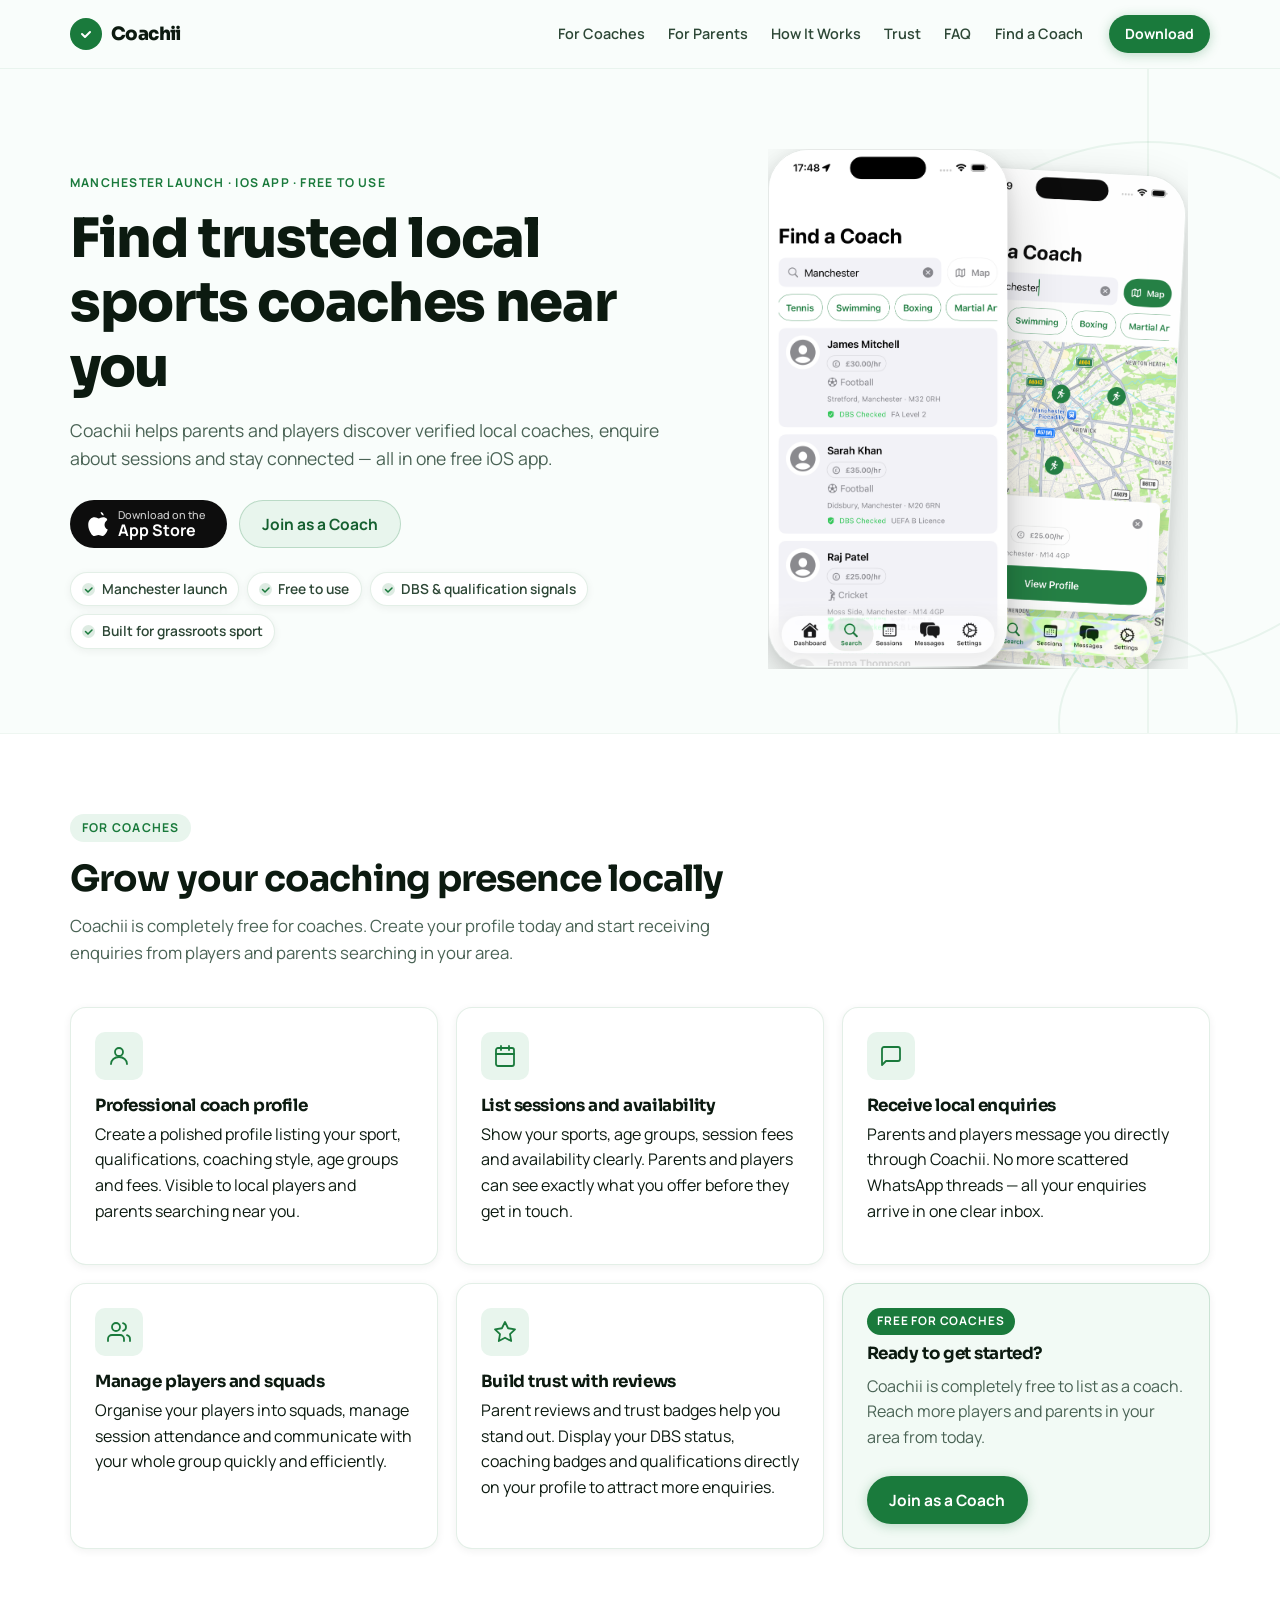
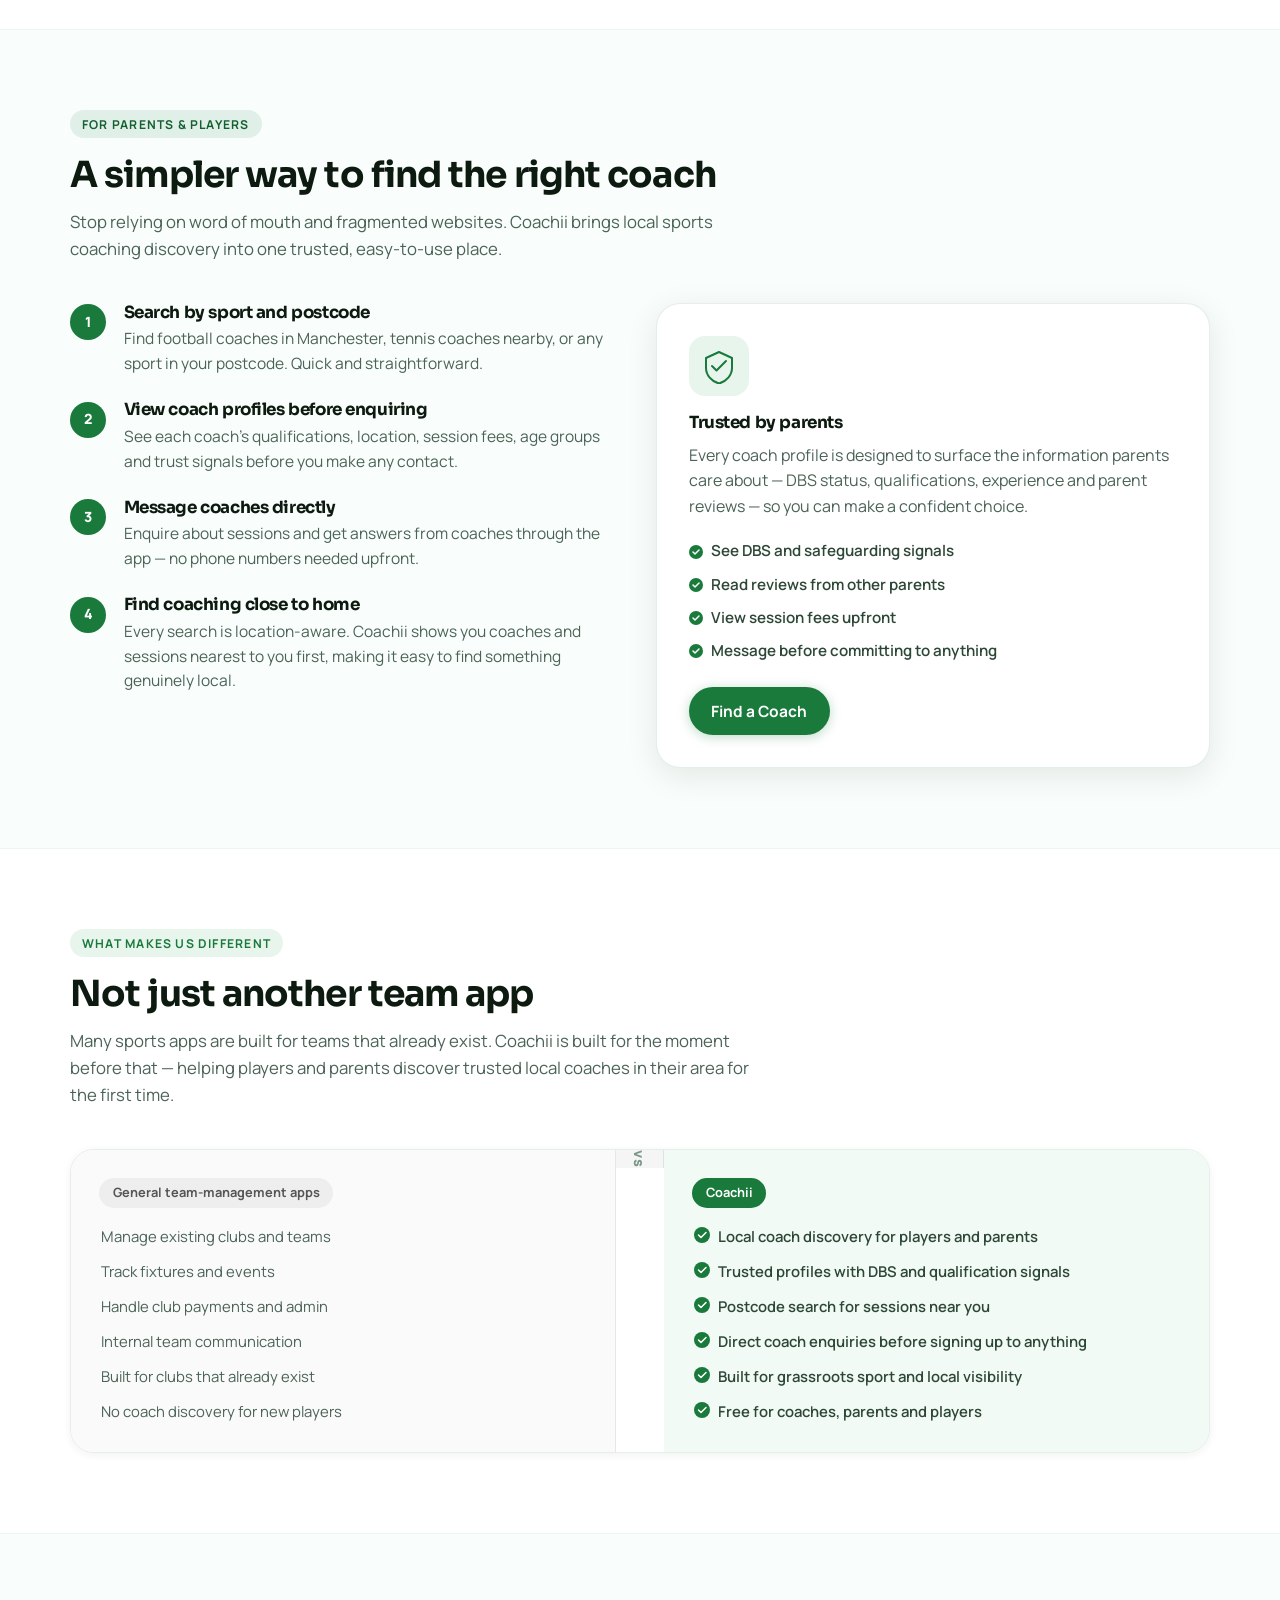
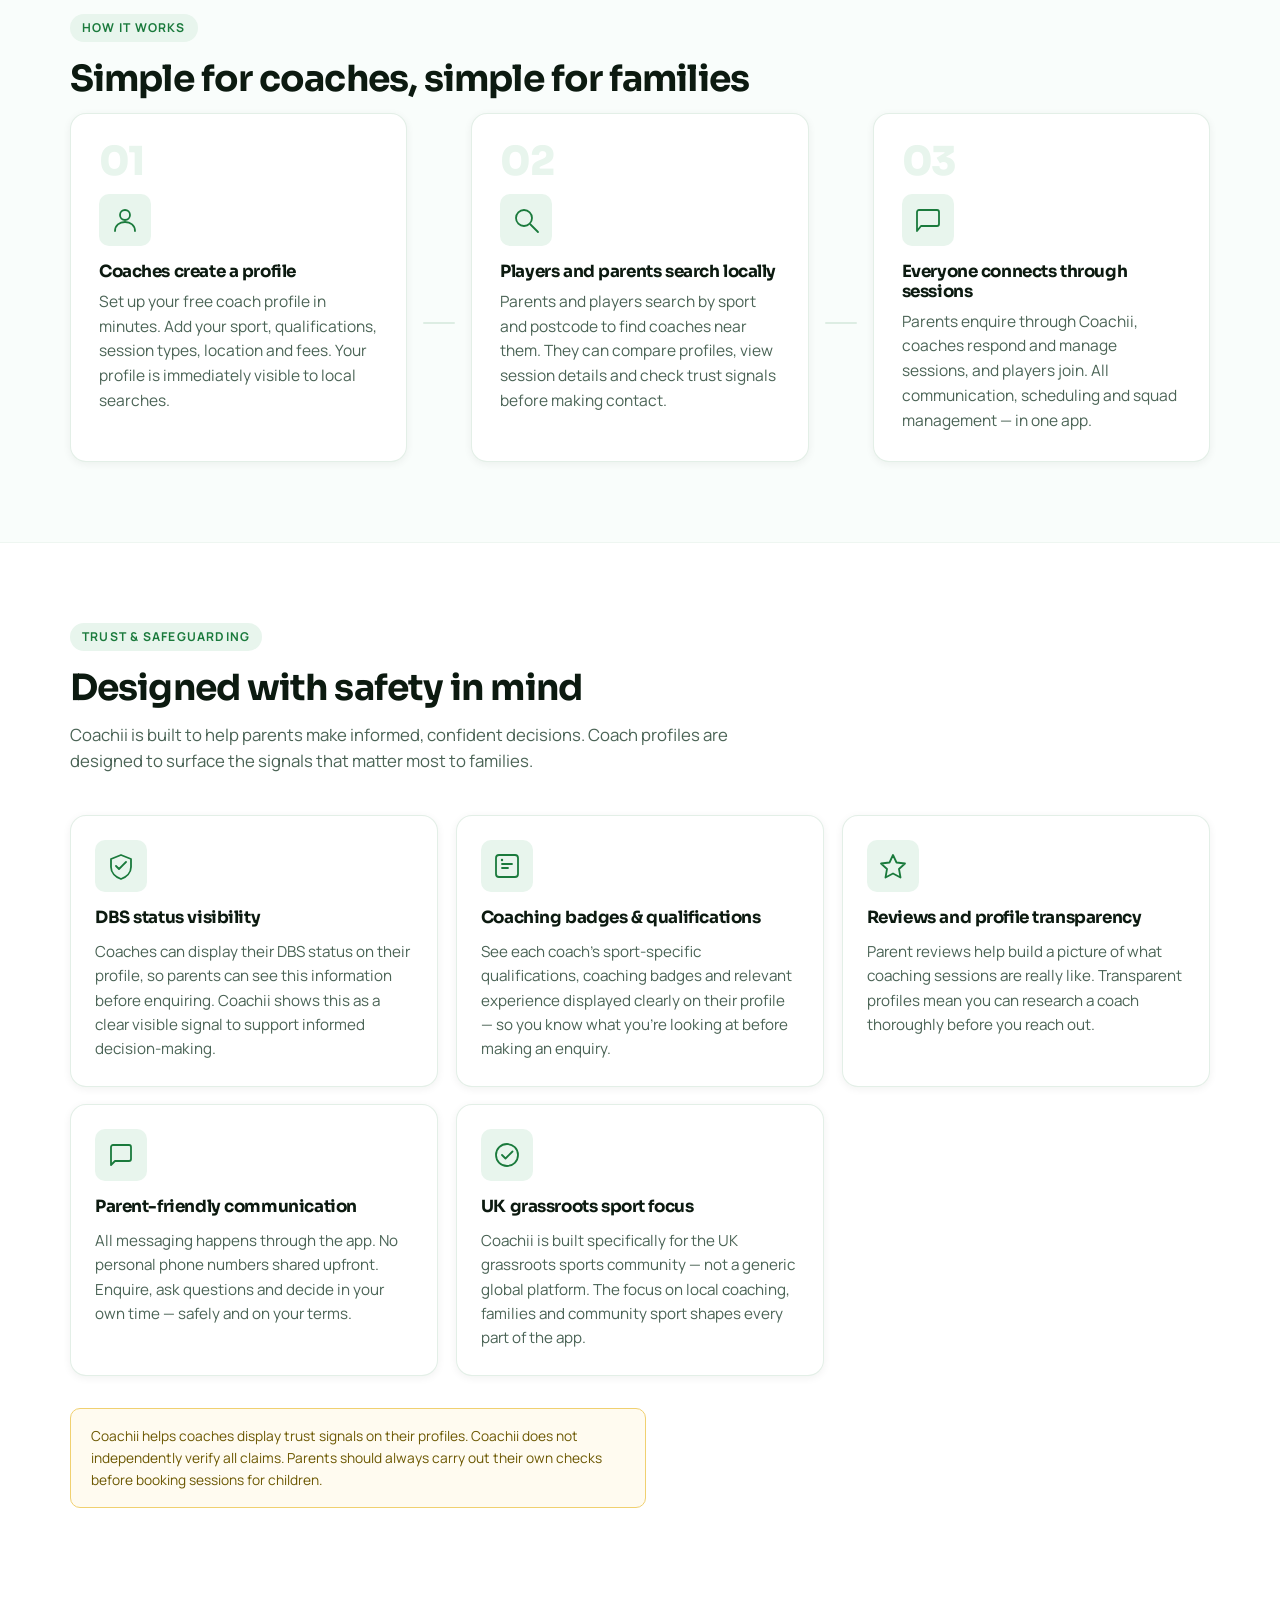
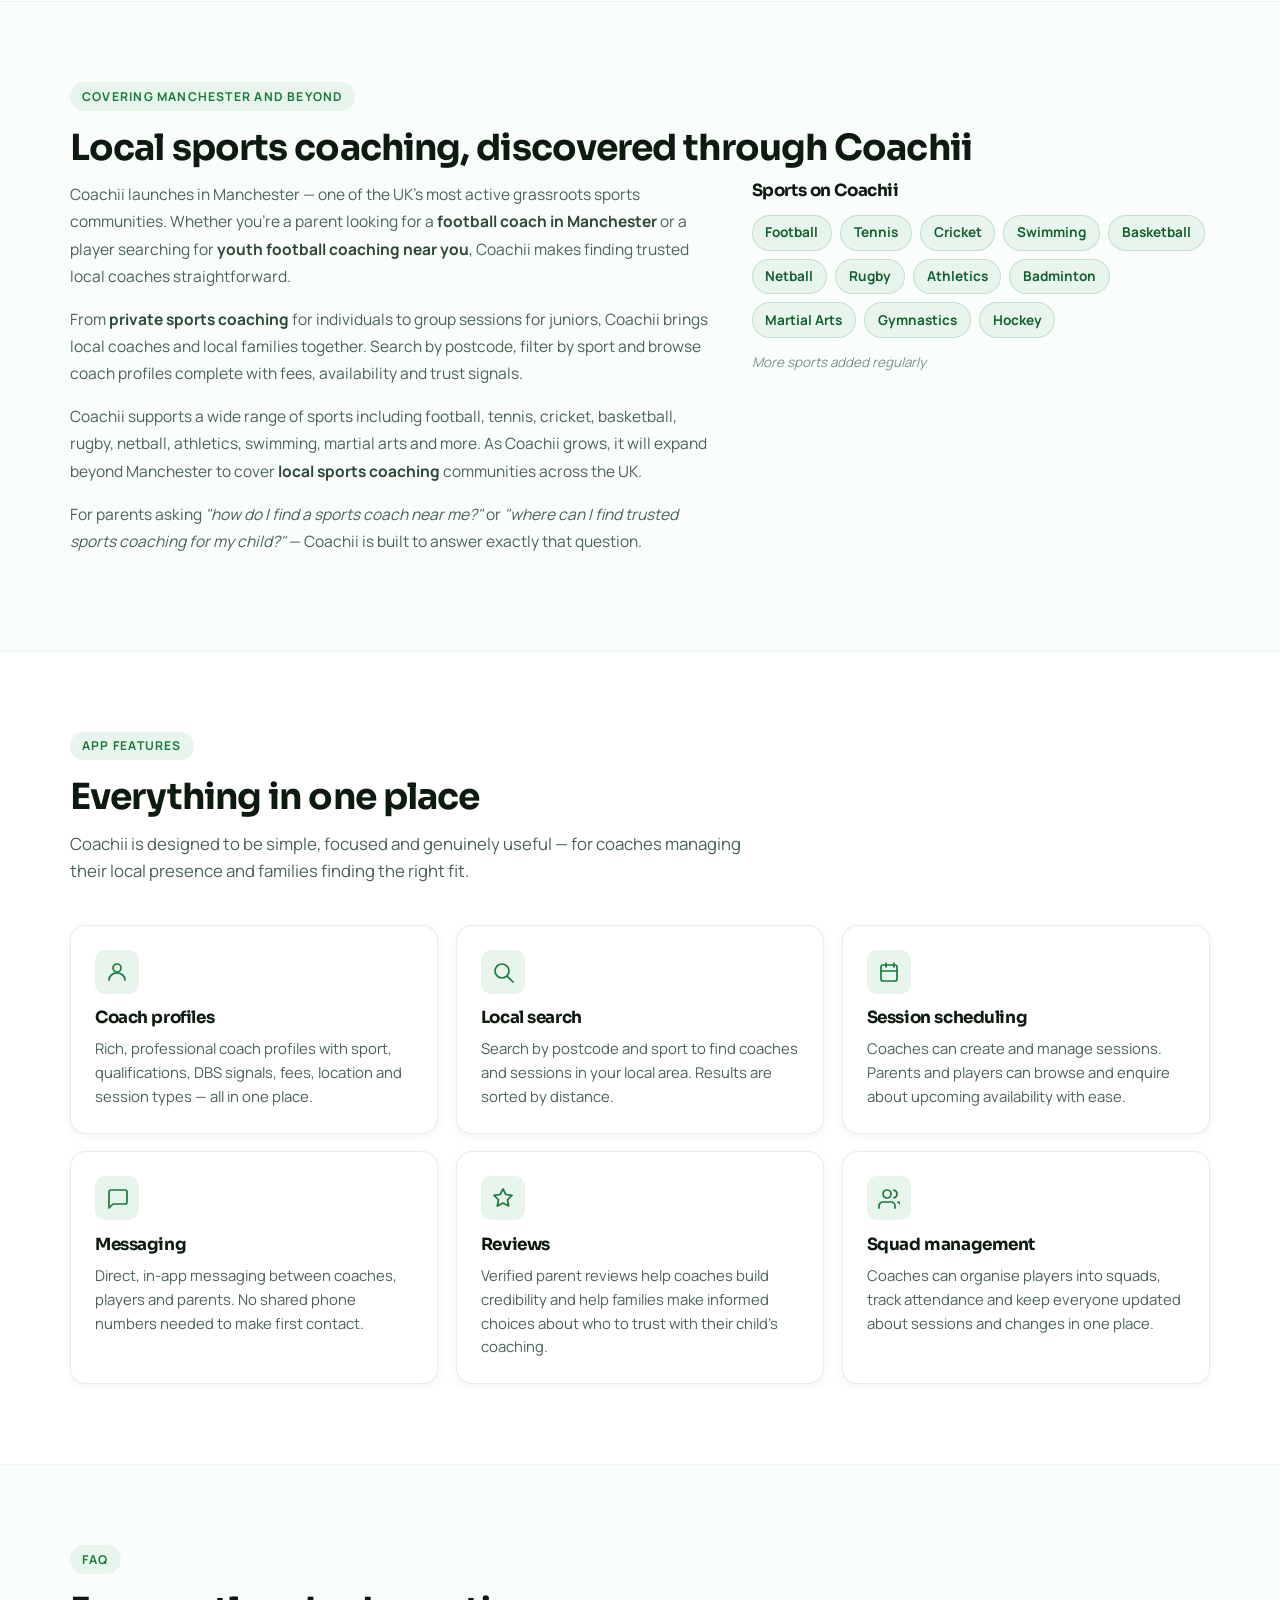
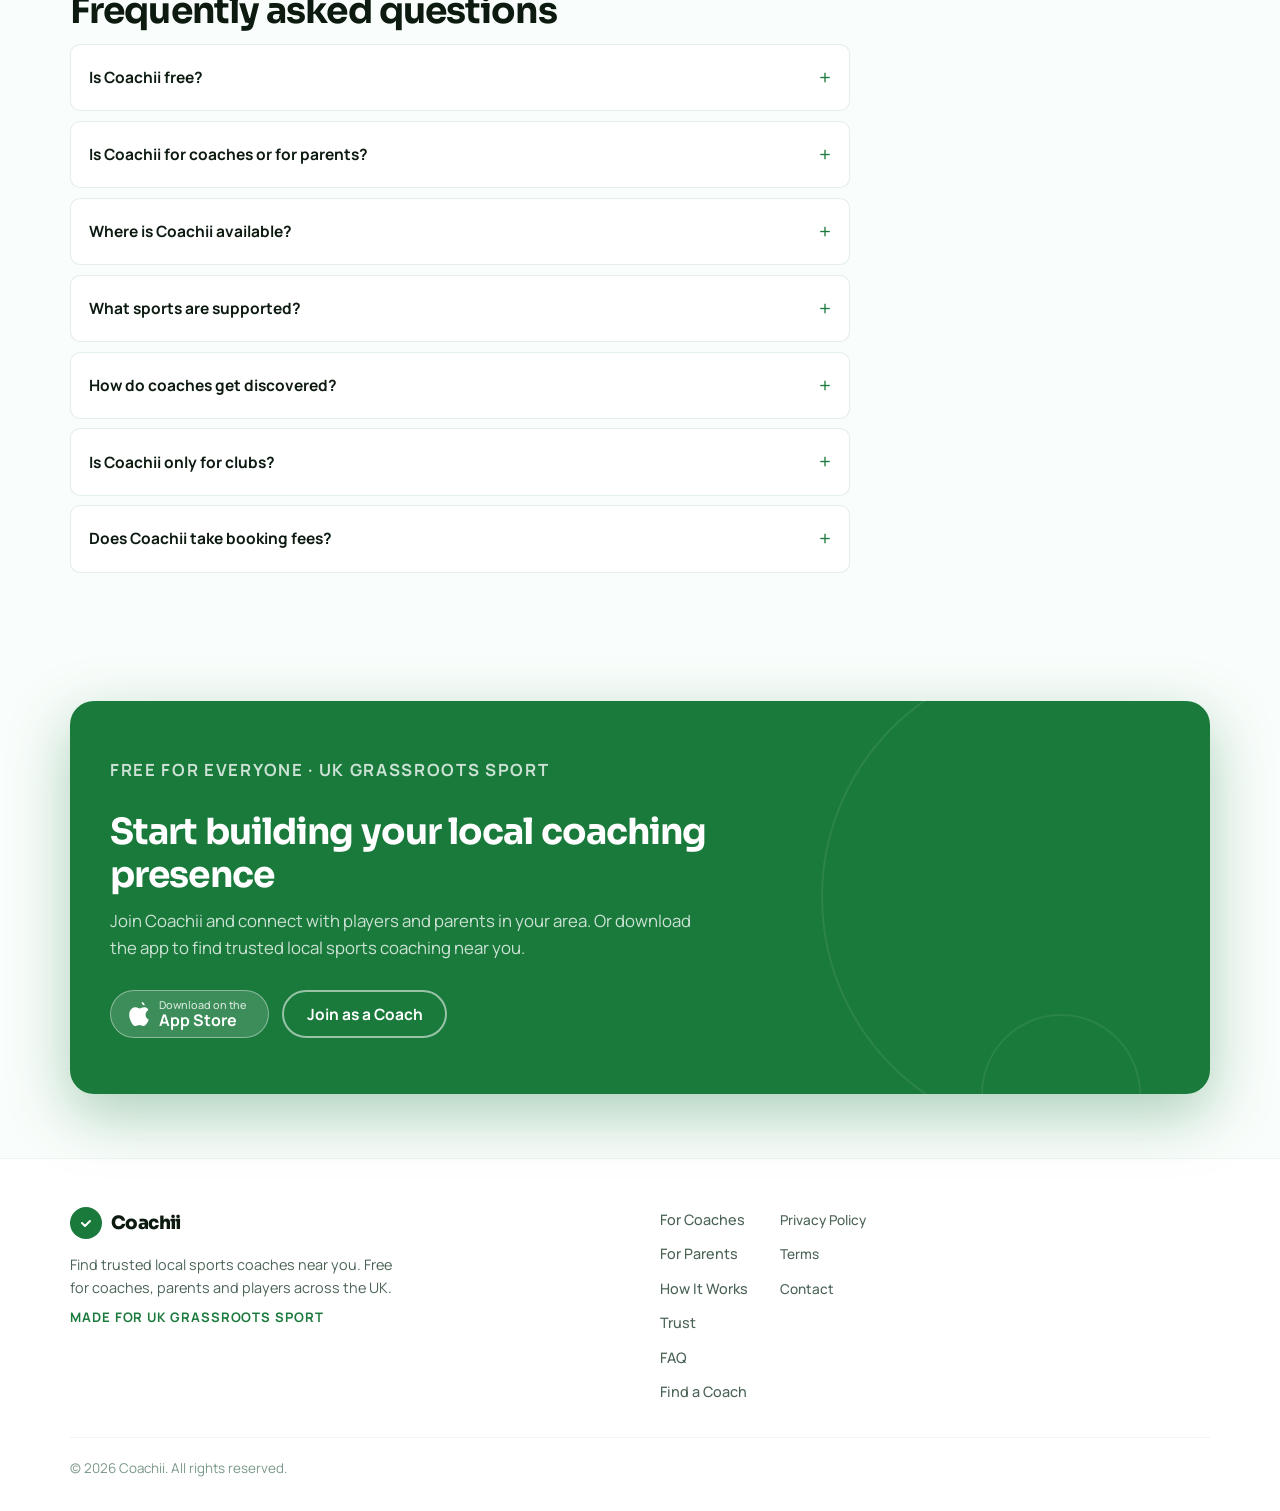
==== index.html @ 212c62c7 "added a simple find a coach screen to the portal" ====
<!doctype html>
<html lang="en-GB">
  <head>
    <meta charset="UTF-8" />
    <meta name="viewport" content="width=device-width, initial-scale=1" />

    <!-- SEO -->
    <title>Coachii | Find Trusted Local Sports Coaches Near You</title>
    <meta
      name="description"
      content="Coachii helps parents and players find trusted local sports coaches by sport and postcode. Coaches can create a free profile, manage sessions and grow their local presence."
    />
    <meta
      name="keywords"
      content="find a coach near me, local sports coach, football coach Manchester, sports coaching for children, trusted sports coaches, youth football coach, private sports coaching"
    />
    <meta name="robots" content="index, follow" />
    <meta name="theme-color" content="#1a7a3c" />

    <!-- Open Graph -->
    <meta property="og:title" content="Coachii | Find Trusted Local Sports Coaches Near You" />
    <meta
      property="og:description"
      content="Coachii helps parents and players find trusted local sports coaches by sport and postcode. Free for coaches, parents and players."
    />
    <meta property="og:type" content="website" />
    <meta property="og:url" content="https://coachii.app" />
    <meta property="og:locale" content="en_GB" />
    <meta property="og:site_name" content="Coachii" />

    <!-- Twitter -->
    <meta name="twitter:card" content="summary_large_image" />
    <meta name="twitter:title" content="Coachii | Find Trusted Local Sports Coaches Near You" />
    <meta
      name="twitter:description"
      content="Find trusted local sports coaches near you. Free iOS app for parents, players and coaches across the UK."
    />

    <!-- JSON-LD Structured Data -->
    <script type="application/ld+json">
      {
        "@context": "https://schema.org",
        "@type": "MobileApplication",
        "name": "Coachii",
        "description": "Coachii helps parents and players find trusted local sports coaches by sport and postcode. Coaches can create a free profile, manage sessions and grow their local presence.",
        "applicationCategory": "SportsApplication",
        "operatingSystem": "iOS",
        "offers": {
          "@type": "Offer",
          "price": "0",
          "priceCurrency": "GBP"
        },
        "featureList": [
          "Local coach discovery by postcode and sport",
          "Coach profiles with DBS and qualification signals",
          "Session scheduling and management",
          "Direct messaging between coaches and parents",
          "Reviews and trust signals",
          "Squad management"
        ],
        "availableOnDevice": "iPhone",
        "countriesSupported": "GB",
        "inLanguage": "en-GB"
      }
    </script>

    <!-- Fonts -->
    <link rel="preconnect" href="https://fonts.googleapis.com" />
    <link rel="preconnect" href="https://fonts.gstatic.com" crossorigin />
    <link
      href="https://fonts.googleapis.com/css2?family=Manrope:wght@400;500;600;700;800&family=Sora:wght@600;700;800&display=swap"
      rel="stylesheet"
    />
    <link rel="stylesheet" href="styles.css" />
  </head>
  <body>
    <a class="skip-link" href="#main-content">Skip to main content</a>

    <!-- ═══════════════════════════════════
         HEADER
    ════════════════════════════════════ -->
    <header class="site-header">
      <div class="container nav-wrap">
        <a class="brand" href="#" aria-label="Coachii home">
          <span class="brand-mark" aria-hidden="true">
            <svg width="14" height="14" viewBox="0 0 14 14" fill="none" aria-hidden="true">
              <path
                d="M3 7l3 3 5-5"
                stroke="white"
                stroke-width="2"
                stroke-linecap="round"
                stroke-linejoin="round"
              />
            </svg>
          </span>
          <span class="brand-text">Coachii</span>
        </a>

        <button
          class="nav-toggle"
          aria-label="Open navigation"
          aria-expanded="false"
          aria-controls="primary-nav"
        >
          <span></span><span></span><span></span>
        </button>

        <nav id="primary-nav" aria-label="Primary navigation">
          <ul class="nav-list">
            <li><a href="#coaches">For Coaches</a></li>
            <li><a href="#parents">For Parents</a></li>
            <li><a href="#how-it-works">How It Works</a></li>
            <li><a href="#trust">Trust</a></li>
            <li><a href="#faq">FAQ</a></li>
            <li><a href="/coaches.html">Find a Coach</a></li>
          </ul>
          <a href="#app-store" class="btn btn-primary btn-sm nav-cta" aria-label="Download Coachii on the App Store"
            >Download</a
          >
        </nav>
      </div>
    </header>

    <main id="main-content">
      <!-- ═══════════════════════════════════
           HERO
      ════════════════════════════════════ -->
      <section class="hero section" aria-labelledby="hero-heading">
        <div class="hero-pitch" aria-hidden="true">
          <div class="pitch-circle"></div>
          <div class="pitch-line-h"></div>
          <div class="pitch-arc"></div>
        </div>
        <div class="container hero-grid">
          <div class="hero-content">
            <p class="eyebrow">Manchester launch · iOS app · Free to use</p>
            <h1 id="hero-heading">Find trusted local sports coaches near you</h1>
            <p class="hero-subtitle">
              Coachii helps parents and players discover verified local coaches, enquire about sessions and stay
              connected — all in one free iOS app.
            </p>
            <div class="cta-row">
              <a
                id="cta-appstore-hero"
                class="btn btn-appstore"
                href="#app-store"
                aria-label="Download Coachii on the App Store"
              >
                <svg width="20" height="24" viewBox="0 0 814 1000" fill="currentColor" aria-hidden="true">
                  <path
                    d="M788.1 340.9c-5.8 4.5-108.2 62.2-108.2 190.5 0 148.4 130.3 200.9 134.2 202.2-.6 3.2-20.7 71.9-68.7 141.9-42.8 61.6-87.5 123.1-155.5 123.1s-85.5-39.5-164-39.5c-76 0-103.7 40.8-165.9 40.8s-105-37.5-155.5-127.4C46.7 790.7 0 663 0 541.8c0-207.8 134.4-318 266.5-318 69.4 0 126.9 45.7 170.1 45.7 41.3 0 106.1-48.3 183.1-48.3 66.3 0 126.9 27.7 166.1 68.4z"
                  />
                  <path
                    d="M520.3 0c27.7 0 59.7 18.4 84 43.1 21.2 21.8 36.8 54.1 36.8 86.3 0 4.5-.5 9.1-1.3 13.1-23.8-2.6-57.8-18.4-82.2-43.5-21-22.4-38.9-54.6-37.3-99z"
                  />
                </svg>
                <span>
                  <small>Download on the</small>
                  <strong>App Store</strong>
                </span>
              </a>
              <a id="cta-join-coach-hero" class="btn btn-secondary" href="#join">Join as a Coach</a>
            </div>
            <ul class="trust-chips" aria-label="Key product highlights">
              <li>
                <svg
                  width="13"
                  height="13"
                  viewBox="0 0 13 13"
                  fill="none"
                  aria-hidden="true"
                >
                  <circle cx="6.5" cy="6.5" r="6.5" fill="#1a7a3c" fill-opacity="0.15" />
                  <path
                    d="M3.5 6.5l2.5 2.5 4-4"
                    stroke="#1a7a3c"
                    stroke-width="1.5"
                    stroke-linecap="round"
                    stroke-linejoin="round"
                  />
                </svg>
                Manchester launch
              </li>
              <li>
                <svg width="13" height="13" viewBox="0 0 13 13" fill="none" aria-hidden="true">
                  <circle cx="6.5" cy="6.5" r="6.5" fill="#1a7a3c" fill-opacity="0.15" />
                  <path
                    d="M3.5 6.5l2.5 2.5 4-4"
                    stroke="#1a7a3c"
                    stroke-width="1.5"
                    stroke-linecap="round"
                    stroke-linejoin="round"
                  />
                </svg>
                Free to use
              </li>
              <li>
                <svg width="13" height="13" viewBox="0 0 13 13" fill="none" aria-hidden="true">
                  <circle cx="6.5" cy="6.5" r="6.5" fill="#1a7a3c" fill-opacity="0.15" />
                  <path
                    d="M3.5 6.5l2.5 2.5 4-4"
                    stroke="#1a7a3c"
                    stroke-width="1.5"
                    stroke-linecap="round"
                    stroke-linejoin="round"
                  />
                </svg>
                DBS &amp; qualification signals
              </li>
              <li>
                <svg width="13" height="13" viewBox="0 0 13 13" fill="none" aria-hidden="true">
                  <circle cx="6.5" cy="6.5" r="6.5" fill="#1a7a3c" fill-opacity="0.15" />
                  <path
                    d="M3.5 6.5l2.5 2.5 4-4"
                    stroke="#1a7a3c"
                    stroke-width="1.5"
                    stroke-linecap="round"
                    stroke-linejoin="round"
                  />
                </svg>
                Built for grassroots sport
              </li>
            </ul>
          </div>

          <div class="hero-visual" aria-hidden="true">
            <div class="screenshot-stack">
              <!-- Map view — behind -->
              <div class="screenshot-frame screenshot-frame-back">
                <img
                  src="images/app-search-map.png"
                  alt="Coachii map view showing Manchester coaches"
                  width="390"
                  height="844"
                  loading="eager"
                />
              </div>
              <!-- List view — front -->
              <div class="screenshot-frame screenshot-frame-front">
                <img
                  src="images/app-search-list.png"
                  alt="Coachii search results showing local coaches in Manchester"
                  width="390"
                  height="844"
                  loading="eager"
                />
              </div>
            </div>
          </div>
        </div>
      </section>

      <!-- ═══════════════════════════════════
           COACHES SECTION
      ════════════════════════════════════ -->
      <section id="coaches" class="section coaches-section" aria-labelledby="coaches-heading">
        <div class="container">
          <div class="section-eyebrow">For Coaches</div>
          <h2 id="coaches-heading">Grow your coaching presence locally</h2>
          <p class="section-intro">
            Coachii is completely free for coaches. Create your profile today and start receiving enquiries from
            players and parents searching in your area.
          </p>
          <div class="card-grid grid-3">
            <article class="card card-icon">
              <div class="card-icon-wrap" aria-hidden="true">
                <svg
                  width="24"
                  height="24"
                  viewBox="0 0 24 24"
                  fill="none"
                  stroke="#1a7a3c"
                  stroke-width="1.8"
                  stroke-linecap="round"
                  stroke-linejoin="round"
                >
                  <circle cx="12" cy="8" r="4" />
                  <path d="M4 20c0-4 3.58-7 8-7s8 3 8 7" />
                </svg>
              </div>
              <h3>Professional coach profile</h3>
              <p>
                Create a polished profile listing your sport, qualifications, coaching style, age groups and fees.
                Visible to local players and parents searching near you.
              </p>
            </article>
            <article class="card card-icon">
              <div class="card-icon-wrap" aria-hidden="true">
                <svg
                  width="24"
                  height="24"
                  viewBox="0 0 24 24"
                  fill="none"
                  stroke="#1a7a3c"
                  stroke-width="1.8"
                  stroke-linecap="round"
                  stroke-linejoin="round"
                >
                  <rect x="3" y="4" width="18" height="18" rx="2" ry="2" />
                  <line x1="16" y1="2" x2="16" y2="6" />
                  <line x1="8" y1="2" x2="8" y2="6" />
                  <line x1="3" y1="10" x2="21" y2="10" />
                </svg>
              </div>
              <h3>List sessions and availability</h3>
              <p>
                Show your sports, age groups, session fees and availability clearly. Parents and players can see
                exactly what you offer before they get in touch.
              </p>
            </article>
            <article class="card card-icon">
              <div class="card-icon-wrap" aria-hidden="true">
                <svg
                  width="24"
                  height="24"
                  viewBox="0 0 24 24"
                  fill="none"
                  stroke="#1a7a3c"
                  stroke-width="1.8"
                  stroke-linecap="round"
                  stroke-linejoin="round"
                >
                  <path d="M21 15a2 2 0 0 1-2 2H7l-4 4V5a2 2 0 0 1 2-2h14a2 2 0 0 1 2 2z" />
                </svg>
              </div>
              <h3>Receive local enquiries</h3>
              <p>
                Parents and players message you directly through Coachii. No more scattered WhatsApp threads — all
                your enquiries arrive in one clear inbox.
              </p>
            </article>
            <article class="card card-icon">
              <div class="card-icon-wrap" aria-hidden="true">
                <svg
                  width="24"
                  height="24"
                  viewBox="0 0 24 24"
                  fill="none"
                  stroke="#1a7a3c"
                  stroke-width="1.8"
                  stroke-linecap="round"
                  stroke-linejoin="round"
                >
                  <path d="M17 21v-2a4 4 0 0 0-4-4H5a4 4 0 0 0-4 4v2" />
                  <circle cx="9" cy="7" r="4" />
                  <path d="M23 21v-2a4 4 0 0 0-3-3.87" />
                  <path d="M16 3.13a4 4 0 0 1 0 7.75" />
                </svg>
              </div>
              <h3>Manage players and squads</h3>
              <p>
                Organise your players into squads, manage session attendance and communicate with your whole group
                quickly and efficiently.
              </p>
            </article>
            <article class="card card-icon">
              <div class="card-icon-wrap" aria-hidden="true">
                <svg
                  width="24"
                  height="24"
                  viewBox="0 0 24 24"
                  fill="none"
                  stroke="#1a7a3c"
                  stroke-width="1.8"
                  stroke-linecap="round"
                  stroke-linejoin="round"
                >
                  <polygon points="12 2 15.09 8.26 22 9.27 17 14.14 18.18 21.02 12 17.77 5.82 21.02 7 14.14 2 9.27 8.91 8.26 12 2" />
                </svg>
              </div>
              <h3>Build trust with reviews</h3>
              <p>
                Parent reviews and trust badges help you stand out. Display your DBS status, coaching badges and
                qualifications directly on your profile to attract more enquiries.
              </p>
            </article>
            <article class="card card-cta-card">
              <div class="free-badge">Free for coaches</div>
              <h3>Ready to get started?</h3>
              <p>
                Coachii is completely free to list as a coach. Reach more players and parents in your area from
                today.
              </p>
              <a id="cta-join-coaches" class="btn btn-primary" href="#join">Join as a Coach</a>
            </article>
          </div>
        </div>
      </section>

      <!-- ═══════════════════════════════════
           PARENTS / PLAYERS SECTION
      ════════════════════════════════════ -->
      <section id="parents" class="section parents-section" aria-labelledby="parents-heading">
        <div class="container">
          <div class="section-eyebrow section-eyebrow-alt">For Parents &amp; Players</div>
          <h2 id="parents-heading">A simpler way to find the right coach</h2>
          <p class="section-intro">
            Stop relying on word of mouth and fragmented websites. Coachii brings local sports coaching discovery
            into one trusted, easy-to-use place.
          </p>
          <div class="parents-grid">
            <div class="parents-steps">
              <div class="step">
                <div class="step-num" aria-hidden="true">1</div>
                <div class="step-body">
                  <h3>Search by sport and postcode</h3>
                  <p>
                    Find football coaches in Manchester, tennis coaches nearby, or any sport in your postcode. Quick
                    and straightforward.
                  </p>
                </div>
              </div>
              <div class="step">
                <div class="step-num" aria-hidden="true">2</div>
                <div class="step-body">
                  <h3>View coach profiles before enquiring</h3>
                  <p>
                    See each coach's qualifications, location, session fees, age groups and trust signals before you
                    make any contact.
                  </p>
                </div>
              </div>
              <div class="step">
                <div class="step-num" aria-hidden="true">3</div>
                <div class="step-body">
                  <h3>Message coaches directly</h3>
                  <p>
                    Enquire about sessions and get answers from coaches through the app — no phone numbers needed
                    upfront.
                  </p>
                </div>
              </div>
              <div class="step">
                <div class="step-num" aria-hidden="true">4</div>
                <div class="step-body">
                  <h3>Find coaching close to home</h3>
                  <p>
                    Every search is location-aware. Coachii shows you coaches and sessions nearest to you first,
                    making it easy to find something genuinely local.
                  </p>
                </div>
              </div>
            </div>
            <div class="parents-highlight">
              <div class="highlight-card">
                <div class="highlight-icon" aria-hidden="true">
                  <svg
                    width="36"
                    height="36"
                    viewBox="0 0 36 36"
                    fill="none"
                    stroke="#1a7a3c"
                    stroke-width="2"
                    stroke-linecap="round"
                    stroke-linejoin="round"
                  >
                    <path d="M18 4L5 10v10c0 7 5.5 13.5 13 15.5C25.5 33.5 31 27 31 20V10L18 4z" />
                    <path d="M11 18l4.5 4.5 9.5-9.5" />
                  </svg>
                </div>
                <h3>Trusted by parents</h3>
                <p>
                  Every coach profile is designed to surface the information parents care about — DBS status,
                  qualifications, experience and parent reviews — so you can make a confident choice.
                </p>
                <ul class="highlight-list">
                  <li>
                    <svg
                      width="14"
                      height="14"
                      viewBox="0 0 14 14"
                      fill="none"
                      aria-hidden="true"
                    >
                      <circle cx="7" cy="7" r="7" fill="#1a7a3c" />
                      <path
                        d="M4 7l2 2 4-4"
                        stroke="white"
                        stroke-width="1.5"
                        stroke-linecap="round"
                        stroke-linejoin="round"
                      />
                    </svg>
                    See DBS and safeguarding signals
                  </li>
                  <li>
                    <svg width="14" height="14" viewBox="0 0 14 14" fill="none" aria-hidden="true">
                      <circle cx="7" cy="7" r="7" fill="#1a7a3c" />
                      <path
                        d="M4 7l2 2 4-4"
                        stroke="white"
                        stroke-width="1.5"
                        stroke-linecap="round"
                        stroke-linejoin="round"
                      />
                    </svg>
                    Read reviews from other parents
                  </li>
                  <li>
                    <svg width="14" height="14" viewBox="0 0 14 14" fill="none" aria-hidden="true">
                      <circle cx="7" cy="7" r="7" fill="#1a7a3c" />
                      <path
                        d="M4 7l2 2 4-4"
                        stroke="white"
                        stroke-width="1.5"
                        stroke-linecap="round"
                        stroke-linejoin="round"
                      />
                    </svg>
                    View session fees upfront
                  </li>
                  <li>
                    <svg width="14" height="14" viewBox="0 0 14 14" fill="none" aria-hidden="true">
                      <circle cx="7" cy="7" r="7" fill="#1a7a3c" />
                      <path
                        d="M4 7l2 2 4-4"
                        stroke="white"
                        stroke-width="1.5"
                        stroke-linecap="round"
                        stroke-linejoin="round"
                      />
                    </svg>
                    Message before committing to anything
                  </li>
                </ul>
                <a id="cta-find-coach-parents" class="btn btn-primary" href="#find">Find a Coach</a>
              </div>
            </div>
          </div>
        </div>
      </section>

      <!-- ═══════════════════════════════════
           DIFFERENTIATION SECTION
      ════════════════════════════════════ -->
      <section class="section diff-section" aria-labelledby="diff-heading">
        <div class="container">
          <div class="section-eyebrow">What makes us different</div>
          <h2 id="diff-heading">Not just another team app</h2>
          <p class="section-intro">
            Many sports apps are built for teams that already exist. Coachii is built for the moment before that —
            helping players and parents discover trusted local coaches in their area for the first time.
          </p>
          <div class="diff-grid">
            <div class="diff-col diff-col-other">
              <div class="diff-col-header">
                <div class="diff-badge diff-badge-other">General team-management apps</div>
              </div>
              <ul class="diff-list">
                <li>Manage existing clubs and teams</li>
                <li>Track fixtures and events</li>
                <li>Handle club payments and admin</li>
                <li>Internal team communication</li>
                <li>Built for clubs that already exist</li>
                <li>No coach discovery for new players</li>
              </ul>
            </div>
            <div class="diff-vs" aria-hidden="true">vs</div>
            <div class="diff-col diff-col-coachii">
              <div class="diff-col-header">
                <div class="diff-badge diff-badge-coachii">Coachii</div>
              </div>
              <ul class="diff-list diff-list-active">
                <li>
                  <svg
                    width="16"
                    height="16"
                    viewBox="0 0 16 16"
                    fill="none"
                    aria-hidden="true"
                  >
                    <circle cx="8" cy="8" r="8" fill="#1a7a3c" />
                    <path
                      d="M4.5 8l2.5 2.5 5-5"
                      stroke="white"
                      stroke-width="1.5"
                      stroke-linecap="round"
                      stroke-linejoin="round"
                    />
                  </svg>
                  Local coach discovery for players and parents
                </li>
                <li>
                  <svg width="16" height="16" viewBox="0 0 16 16" fill="none" aria-hidden="true">
                    <circle cx="8" cy="8" r="8" fill="#1a7a3c" />
                    <path
                      d="M4.5 8l2.5 2.5 5-5"
                      stroke="white"
                      stroke-width="1.5"
                      stroke-linecap="round"
                      stroke-linejoin="round"
                    />
                  </svg>
                  Trusted profiles with DBS and qualification signals
                </li>
                <li>
                  <svg width="16" height="16" viewBox="0 0 16 16" fill="none" aria-hidden="true">
                    <circle cx="8" cy="8" r="8" fill="#1a7a3c" />
                    <path
                      d="M4.5 8l2.5 2.5 5-5"
                      stroke="white"
                      stroke-width="1.5"
                      stroke-linecap="round"
                      stroke-linejoin="round"
                    />
                  </svg>
                  Postcode search for sessions near you
                </li>
                <li>
                  <svg width="16" height="16" viewBox="0 0 16 16" fill="none" aria-hidden="true">
                    <circle cx="8" cy="8" r="8" fill="#1a7a3c" />
                    <path
                      d="M4.5 8l2.5 2.5 5-5"
                      stroke="white"
                      stroke-width="1.5"
                      stroke-linecap="round"
                      stroke-linejoin="round"
                    />
                  </svg>
                  Direct coach enquiries before signing up to anything
                </li>
                <li>
                  <svg width="16" height="16" viewBox="0 0 16 16" fill="none" aria-hidden="true">
                    <circle cx="8" cy="8" r="8" fill="#1a7a3c" />
                    <path
                      d="M4.5 8l2.5 2.5 5-5"
                      stroke="white"
                      stroke-width="1.5"
                      stroke-linecap="round"
                      stroke-linejoin="round"
                    />
                  </svg>
                  Built for grassroots sport and local visibility
                </li>
                <li>
                  <svg width="16" height="16" viewBox="0 0 16 16" fill="none" aria-hidden="true">
                    <circle cx="8" cy="8" r="8" fill="#1a7a3c" />
                    <path
                      d="M4.5 8l2.5 2.5 5-5"
                      stroke="white"
                      stroke-width="1.5"
                      stroke-linecap="round"
                      stroke-linejoin="round"
                    />
                  </svg>
                  Free for coaches, parents and players
                </li>
              </ul>
            </div>
          </div>
        </div>
      </section>

      <!-- ═══════════════════════════════════
           HOW IT WORKS
      ════════════════════════════════════ -->
      <section id="how-it-works" class="section hiw-section" aria-labelledby="hiw-heading">
        <div class="container">
          <div class="section-eyebrow">How it works</div>
          <h2 id="hiw-heading">Simple for coaches, simple for families</h2>
          <div class="hiw-steps">
            <div class="hiw-step">
              <div class="hiw-number" aria-hidden="true">01</div>
              <div class="hiw-icon" aria-hidden="true">
                <svg
                  width="30"
                  height="30"
                  viewBox="0 0 30 30"
                  fill="none"
                  stroke="#1a7a3c"
                  stroke-width="1.8"
                  stroke-linecap="round"
                  stroke-linejoin="round"
                >
                  <circle cx="15" cy="10" r="5" />
                  <path d="M5 26c0-5.5 4.5-9 10-9s10 3.5 10 9" />
                </svg>
              </div>
              <h3>Coaches create a profile</h3>
              <p>
                Set up your free coach profile in minutes. Add your sport, qualifications, session types, location
                and fees. Your profile is immediately visible to local searches.
              </p>
            </div>
            <div class="hiw-connector" aria-hidden="true"></div>
            <div class="hiw-step">
              <div class="hiw-number" aria-hidden="true">02</div>
              <div class="hiw-icon" aria-hidden="true">
                <svg
                  width="30"
                  height="30"
                  viewBox="0 0 30 30"
                  fill="none"
                  stroke="#1a7a3c"
                  stroke-width="1.8"
                  stroke-linecap="round"
                  stroke-linejoin="round"
                >
                  <circle cx="13" cy="13" r="8" />
                  <line x1="27" y1="27" x2="19.5" y2="19.5" />
                </svg>
              </div>
              <h3>Players and parents search locally</h3>
              <p>
                Parents and players search by sport and postcode to find coaches near them. They can compare
                profiles, view session details and check trust signals before making contact.
              </p>
            </div>
            <div class="hiw-connector" aria-hidden="true"></div>
            <div class="hiw-step">
              <div class="hiw-number" aria-hidden="true">03</div>
              <div class="hiw-icon" aria-hidden="true">
                <svg
                  width="30"
                  height="30"
                  viewBox="0 0 30 30"
                  fill="none"
                  stroke="#1a7a3c"
                  stroke-width="1.8"
                  stroke-linecap="round"
                  stroke-linejoin="round"
                >
                  <path d="M26 19a2 2 0 0 1-2 2H8L4 26V7a2 2 0 0 1 2-2h18a2 2 0 0 1 2 2z" />
                </svg>
              </div>
              <h3>Everyone connects through sessions</h3>
              <p>
                Parents enquire through Coachii, coaches respond and manage sessions, and players join. All
                communication, scheduling and squad management — in one app.
              </p>
            </div>
          </div>
        </div>
      </section>

      <!-- ═══════════════════════════════════
           TRUST & SAFEGUARDING
      ════════════════════════════════════ -->
      <section id="trust" class="section trust-section" aria-labelledby="trust-heading">
        <div class="container">
          <div class="section-eyebrow">Trust &amp; Safeguarding</div>
          <h2 id="trust-heading">Designed with safety in mind</h2>
          <p class="section-intro">
            Coachii is built to help parents make informed, confident decisions. Coach profiles are designed to
            surface the signals that matter most to families.
          </p>
          <div class="card-grid grid-2-3">
            <article class="card trust-card">
              <div class="trust-icon" aria-hidden="true">
                <svg
                  width="28"
                  height="28"
                  viewBox="0 0 28 28"
                  fill="none"
                  stroke="#1a7a3c"
                  stroke-width="1.8"
                  stroke-linecap="round"
                  stroke-linejoin="round"
                >
                  <path d="M14 3L4 7v8c0 5.5 4.5 10 10 12 5.5-2 10-6.5 10-12V7L14 3z" />
                  <path d="M9 14l3 3 7-7" />
                </svg>
              </div>
              <h3>DBS status visibility</h3>
              <p>
                Coaches can display their DBS status on their profile, so parents can see this information before
                enquiring. Coachii shows this as a clear visible signal to support informed decision-making.
              </p>
            </article>
            <article class="card trust-card">
              <div class="trust-icon" aria-hidden="true">
                <svg
                  width="28"
                  height="28"
                  viewBox="0 0 28 28"
                  fill="none"
                  stroke="#1a7a3c"
                  stroke-width="1.8"
                  stroke-linecap="round"
                  stroke-linejoin="round"
                >
                  <rect x="3" y="3" width="22" height="22" rx="3" />
                  <line x1="9" y1="12" x2="19" y2="12" />
                  <line x1="9" y1="16" x2="15" y2="16" />
                  <circle cx="9" cy="8" r="1.2" fill="#1a7a3c" stroke="none" />
                </svg>
              </div>
              <h3>Coaching badges &amp; qualifications</h3>
              <p>
                See each coach's sport-specific qualifications, coaching badges and relevant experience displayed
                clearly on their profile — so you know what you're looking at before making an enquiry.
              </p>
            </article>
            <article class="card trust-card">
              <div class="trust-icon" aria-hidden="true">
                <svg
                  width="28"
                  height="28"
                  viewBox="0 0 28 28"
                  fill="none"
                  stroke="#1a7a3c"
                  stroke-width="1.8"
                  stroke-linecap="round"
                  stroke-linejoin="round"
                >
                  <polygon points="14 3 17.5 10.5 26 11.5 20 17 21.5 25.5 14 21.5 6.5 25.5 8 17 2 11.5 10.5 10.5 14 3" />
                </svg>
              </div>
              <h3>Reviews and profile transparency</h3>
              <p>
                Parent reviews help build a picture of what coaching sessions are really like. Transparent profiles
                mean you can research a coach thoroughly before you reach out.
              </p>
            </article>
            <article class="card trust-card">
              <div class="trust-icon" aria-hidden="true">
                <svg
                  width="28"
                  height="28"
                  viewBox="0 0 28 28"
                  fill="none"
                  stroke="#1a7a3c"
                  stroke-width="1.8"
                  stroke-linecap="round"
                  stroke-linejoin="round"
                >
                  <path d="M24 18a2 2 0 0 1-2 2H8L4 24V6a2 2 0 0 1 2-2h16a2 2 0 0 1 2 2z" />
                </svg>
              </div>
              <h3>Parent-friendly communication</h3>
              <p>
                All messaging happens through the app. No personal phone numbers shared upfront. Enquire, ask
                questions and decide in your own time — safely and on your terms.
              </p>
            </article>
            <article class="card trust-card">
              <div class="trust-icon" aria-hidden="true">
                <svg
                  width="28"
                  height="28"
                  viewBox="0 0 28 28"
                  fill="none"
                  stroke="#1a7a3c"
                  stroke-width="1.8"
                  stroke-linecap="round"
                  stroke-linejoin="round"
                >
                  <circle cx="14" cy="14" r="11" />
                  <path d="M9 14l3.5 3.5 7-7" />
                </svg>
              </div>
              <h3>UK grassroots sport focus</h3>
              <p>
                Coachii is built specifically for the UK grassroots sports community — not a generic global
                platform. The focus on local coaching, families and community sport shapes every part of the app.
              </p>
            </article>
          </div>
          <p class="trust-note">
            Coachii helps coaches display trust signals on their profiles. Coachii does not independently verify
            all claims. Parents should always carry out their own checks before booking sessions for children.
          </p>
        </div>
      </section>

      <!-- ═══════════════════════════════════
           LOCAL SEO SECTION
      ════════════════════════════════════ -->
      <section class="section seo-section" aria-labelledby="seo-heading">
        <div class="container">
          <div class="section-eyebrow">Covering Manchester and beyond</div>
          <h2 id="seo-heading">Local sports coaching, discovered through Coachii</h2>
          <div class="seo-content">
            <div class="seo-text">
              <p>
                Coachii launches in Manchester — one of the UK's most active grassroots sports communities. Whether
                you're a parent looking for a <strong>football coach in Manchester</strong> or a player searching
                for <strong>youth football coaching near you</strong>, Coachii makes finding trusted local coaches
                straightforward.
              </p>
              <p>
                From <strong>private sports coaching</strong> for individuals to group sessions for juniors, Coachii
                brings local coaches and local families together. Search by postcode, filter by sport and browse
                coach profiles complete with fees, availability and trust signals.
              </p>
              <p>
                Coachii supports a wide range of sports including football, tennis, cricket, basketball, rugby,
                netball, athletics, swimming, martial arts and more. As Coachii grows, it will expand beyond
                Manchester to cover <strong>local sports coaching</strong> communities across the UK.
              </p>
              <p>
                For parents asking <em>"how do I find a sports coach near me?"</em> or
                <em>"where can I find trusted sports coaching for my child?"</em> — Coachii is built to answer
                exactly that question.
              </p>
            </div>
            <div class="sports-tags-wrap">
              <h3>Sports on Coachii</h3>
              <ul class="tag-list" aria-label="Sports supported on Coachii">
                <li>Football</li>
                <li>Tennis</li>
                <li>Cricket</li>
                <li>Swimming</li>
                <li>Basketball</li>
                <li>Netball</li>
                <li>Rugby</li>
                <li>Athletics</li>
                <li>Badminton</li>
                <li>Martial Arts</li>
                <li>Gymnastics</li>
                <li>Hockey</li>
              </ul>
              <p class="tag-note">More sports added regularly</p>
            </div>
          </div>
        </div>
      </section>

      <!-- ═══════════════════════════════════
           APP FEATURES
      ════════════════════════════════════ -->
      <section id="features" class="section features-section" aria-labelledby="features-heading">
        <div class="container">
          <div class="section-eyebrow">App features</div>
          <h2 id="features-heading">Everything in one place</h2>
          <p class="section-intro">
            Coachii is designed to be simple, focused and genuinely useful — for coaches managing their local
            presence and families finding the right fit.
          </p>
          <div class="card-grid grid-3">
            <article class="card feature-card">
              <div class="feature-icon" aria-hidden="true">
                <svg
                  width="22"
                  height="22"
                  viewBox="0 0 22 22"
                  fill="none"
                  stroke="#1a7a3c"
                  stroke-width="1.7"
                  stroke-linecap="round"
                  stroke-linejoin="round"
                >
                  <circle cx="11" cy="7" r="4" />
                  <path d="M3 19c0-4 3.6-7 8-7s8 3 8 7" />
                </svg>
              </div>
              <h3>Coach profiles</h3>
              <p>
                Rich, professional coach profiles with sport, qualifications, DBS signals, fees, location and
                session types — all in one place.
              </p>
            </article>
            <article class="card feature-card">
              <div class="feature-icon" aria-hidden="true">
                <svg
                  width="22"
                  height="22"
                  viewBox="0 0 22 22"
                  fill="none"
                  stroke="#1a7a3c"
                  stroke-width="1.7"
                  stroke-linecap="round"
                  stroke-linejoin="round"
                >
                  <circle cx="10" cy="10" r="7" />
                  <line x1="21" y1="21" x2="15.65" y2="15.65" />
                </svg>
              </div>
              <h3>Local search</h3>
              <p>
                Search by postcode and sport to find coaches and sessions in your local area. Results are sorted by
                distance.
              </p>
            </article>
            <article class="card feature-card">
              <div class="feature-icon" aria-hidden="true">
                <svg
                  width="22"
                  height="22"
                  viewBox="0 0 22 22"
                  fill="none"
                  stroke="#1a7a3c"
                  stroke-width="1.7"
                  stroke-linecap="round"
                  stroke-linejoin="round"
                >
                  <rect x="3" y="4" width="16" height="16" rx="2" />
                  <line x1="16" y1="2" x2="16" y2="6" />
                  <line x1="8" y1="2" x2="8" y2="6" />
                  <line x1="3" y1="10" x2="19" y2="10" />
                </svg>
              </div>
              <h3>Session scheduling</h3>
              <p>
                Coaches can create and manage sessions. Parents and players can browse and enquire about upcoming
                availability with ease.
              </p>
            </article>
            <article class="card feature-card">
              <div class="feature-icon" aria-hidden="true">
                <svg
                  width="22"
                  height="22"
                  viewBox="0 0 22 22"
                  fill="none"
                  stroke="#1a7a3c"
                  stroke-width="1.7"
                  stroke-linecap="round"
                  stroke-linejoin="round"
                >
                  <path d="M21 15a2 2 0 0 1-2 2H7l-4 4V5a2 2 0 0 1 2-2h14a2 2 0 0 1 2 2z" />
                </svg>
              </div>
              <h3>Messaging</h3>
              <p>
                Direct, in-app messaging between coaches, players and parents. No shared phone numbers needed to
                make first contact.
              </p>
            </article>
            <article class="card feature-card">
              <div class="feature-icon" aria-hidden="true">
                <svg
                  width="22"
                  height="22"
                  viewBox="0 0 22 22"
                  fill="none"
                  stroke="#1a7a3c"
                  stroke-width="1.7"
                  stroke-linecap="round"
                  stroke-linejoin="round"
                >
                  <polygon points="11 2 13.85 7.5 20 8.35 15.5 12.75 16.7 19 11 16 5.3 19 6.5 12.75 2 8.35 8.15 7.5 11 2" />
                </svg>
              </div>
              <h3>Reviews</h3>
              <p>
                Verified parent reviews help coaches build credibility and help families make informed choices about
                who to trust with their child's coaching.
              </p>
            </article>
            <article class="card feature-card">
              <div class="feature-icon" aria-hidden="true">
                <svg
                  width="22"
                  height="22"
                  viewBox="0 0 22 22"
                  fill="none"
                  stroke="#1a7a3c"
                  stroke-width="1.7"
                  stroke-linecap="round"
                  stroke-linejoin="round"
                >
                  <path d="M17 21v-2a4 4 0 0 0-4-4H5a4 4 0 0 0-4 4v2" />
                  <circle cx="9" cy="7" r="4" />
                  <path d="M23 21v-2a4 4 0 0 0-3-3.87" />
                  <path d="M16 3.13a4 4 0 0 1 0 7.75" />
                </svg>
              </div>
              <h3>Squad management</h3>
              <p>
                Coaches can organise players into squads, track attendance and keep everyone updated about sessions
                and changes in one place.
              </p>
            </article>
          </div>
        </div>
      </section>

      <!-- ═══════════════════════════════════
           FAQ
      ════════════════════════════════════ -->
      <section id="faq" class="section faq-section" aria-labelledby="faq-heading">
        <div class="container">
          <div class="section-eyebrow">FAQ</div>
          <h2 id="faq-heading">Frequently asked questions</h2>
          <div class="faq-list">
            <details>
              <summary>Is Coachii free?</summary>
              <p>
                Yes. Coachii is completely free for coaches, players and parents. There are no subscription fees,
                listing fees or booking commissions. Coaches can create a full profile and receive enquiries at no
                cost.
              </p>
            </details>
            <details>
              <summary>Is Coachii for coaches or for parents?</summary>
              <p>
                Both. Coachii is designed to connect local coaches with local players and parents. Coaches use it to
                build their profile and manage enquiries. Parents and players use it to discover trusted coaches
                nearby and get in touch directly.
              </p>
            </details>
            <details>
              <summary>Where is Coachii available?</summary>
              <p>
                Coachii is launching in Manchester first, with plans to expand across the UK. If you're a coach or
                parent in Manchester, now is a great time to get set up ahead of the wider rollout.
              </p>
            </details>
            <details>
              <summary>What sports are supported?</summary>
              <p>
                Coachii supports a wide range of sports including football, tennis, cricket, swimming, basketball,
                netball, rugby, athletics, badminton, martial arts, gymnastics, hockey and more. New sports are
                added regularly based on demand.
              </p>
            </details>
            <details>
              <summary>How do coaches get discovered?</summary>
              <p>
                Coaches who create a profile on Coachii appear in local search results when parents and players
                search by sport and postcode. The more complete your profile, the more likely you are to appear in
                relevant local searches.
              </p>
            </details>
            <details>
              <summary>Is Coachii only for clubs?</summary>
              <p>
                No. Coachii is for individual coaches as well as coaches working within clubs. Whether you offer
                private coaching, group sessions or a mix of both, Coachii works for you.
              </p>
            </details>
            <details>
              <summary>Does Coachii take booking fees?</summary>
              <p>
                No. Coachii does not take any booking or transaction fees. When a parent or player enquires through
                Coachii and books a session, 100% of the session fee goes to the coach. Coachii is a discovery and
                communication platform, not a booking agency.
              </p>
            </details>
          </div>
        </div>
      </section>

      <!-- ═══════════════════════════════════
           FINAL CTA
      ════════════════════════════════════ -->
      <section class="section final-cta-section" aria-labelledby="final-cta-heading">
        <div class="container">
          <div class="final-cta-card">
            <div class="final-deco" aria-hidden="true">
              <div class="final-deco-circle"></div>
              <div class="final-deco-arc"></div>
            </div>
            <div class="final-cta-content">
              <p class="eyebrow eyebrow-light">Free for everyone · UK grassroots sport</p>
              <h2 id="final-cta-heading">Start building your local coaching presence</h2>
              <p>
                Join Coachii and connect with players and parents in your area. Or download the app to find trusted
                local sports coaching near you.
              </p>
              <div class="cta-row final-cta-row">
                <a
                  id="cta-appstore-final"
                  class="btn btn-appstore btn-appstore-light"
                  href="#app-store"
                  aria-label="Download Coachii on the App Store"
                >
                  <svg
                    width="20"
                    height="24"
                    viewBox="0 0 814 1000"
                    fill="currentColor"
                    aria-hidden="true"
                  >
                    <path
                      d="M788.1 340.9c-5.8 4.5-108.2 62.2-108.2 190.5 0 148.4 130.3 200.9 134.2 202.2-.6 3.2-20.7 71.9-68.7 141.9-42.8 61.6-87.5 123.1-155.5 123.1s-85.5-39.5-164-39.5c-76 0-103.7 40.8-165.9 40.8s-105-37.5-155.5-127.4C46.7 790.7 0 663 0 541.8c0-207.8 134.4-318 266.5-318 69.4 0 126.9 45.7 170.1 45.7 41.3 0 106.1-48.3 183.1-48.3 66.3 0 126.9 27.7 166.1 68.4z"
                    />
                    <path
                      d="M520.3 0c27.7 0 59.7 18.4 84 43.1 21.2 21.8 36.8 54.1 36.8 86.3 0 4.5-.5 9.1-1.3 13.1-23.8-2.6-57.8-18.4-82.2-43.5-21-22.4-38.9-54.6-37.3-99z"
                    />
                  </svg>
                  <span>
                    <small>Download on the</small>
                    <strong>App Store</strong>
                  </span>
                </a>
                <a id="cta-join-final" class="btn btn-outline-white" href="#join">Join as a Coach</a>
              </div>
            </div>
          </div>
        </div>
      </section>
    </main>

    <!-- ═══════════════════════════════════
         FOOTER
    ════════════════════════════════════ -->
    <footer class="site-footer">
      <div class="container footer-inner">
        <div class="footer-brand">
          <a class="brand" href="#" aria-label="Coachii home">
            <span class="brand-mark" aria-hidden="true">
              <svg width="14" height="14" viewBox="0 0 14 14" fill="none" aria-hidden="true">
                <path
                  d="M3 7l3 3 5-5"
                  stroke="white"
                  stroke-width="2"
                  stroke-linecap="round"
                  stroke-linejoin="round"
                />
              </svg>
            </span>
            <span class="brand-text">Coachii</span>
          </a>
          <p class="footer-desc">
            Find trusted local sports coaches near you. Free for coaches, parents and players across the UK.
          </p>
          <p class="footer-made">Made for UK grassroots sport</p>
        </div>
        <div class="footer-links">
          <nav aria-label="Site navigation">
            <ul class="footer-nav">
              <li><a href="#coaches">For Coaches</a></li>
              <li><a href="#parents">For Parents</a></li>
              <li><a href="#how-it-works">How It Works</a></li>
              <li><a href="#trust">Trust</a></li>
              <li><a href="#faq">FAQ</a></li>
              <li><a href="/coaches.html">Find a Coach</a></li>
            </ul>
          </nav>
          <nav aria-label="Legal">
            <ul class="footer-nav footer-legal">
              <li><a href="#privacy">Privacy Policy</a></li>
              <li><a href="#terms">Terms</a></li>
              <li><a href="#contact">Contact</a></li>
            </ul>
          </nav>
        </div>
      </div>
      <div class="container footer-bottom">
        <p>© <span id="year"></span> Coachii. All rights reserved.</p>
      </div>
    </footer>

    <script>
      document.getElementById('year').textContent = new Date().getFullYear();

      const toggle = document.querySelector('.nav-toggle');
      const nav = document.getElementById('primary-nav');
      if (toggle && nav) {
        toggle.addEventListener('click', () => {
          const open = toggle.getAttribute('aria-expanded') === 'true';
          toggle.setAttribute('aria-expanded', String(!open));
          nav.classList.toggle('nav-open', !open);
        });
        document.querySelectorAll('#primary-nav a').forEach((link) => {
          link.addEventListener('click', () => {
            nav.classList.remove('nav-open');
            toggle.setAttribute('aria-expanded', 'false');
          });
        });
      }
    </script>
  </body>
</html>
---- styles.css ----
/* ═══════════════════════════════════════
   TOKENS
════════════════════════════════════════ */
:root {
  --green:        #1a7a3c;
  --green-dark:   #156030;
  --green-mid:    #239b50;
  --green-light:  #e8f5ed;
  --green-xlight: #f2faf5;
  --text:         #0c1a10;
  --text-mid:     #2d4736;
  --muted:        #4a6355;
  --muted-light:  #7a9888;
  --bg:           #f9fdfb;
  --surface:      #ffffff;
  --border:       rgba(26, 122, 60, 0.12);
  --border-soft:  rgba(26, 122, 60, 0.07);
  --shadow-sm:    0 2px 8px rgba(12, 26, 16, 0.06);
  --shadow:       0 8px 32px rgba(12, 26, 16, 0.09);
  --shadow-lg:    0 20px 60px rgba(12, 26, 16, 0.13);
  --radius-sm:    10px;
  --radius:       16px;
  --radius-lg:    24px;
}

/* ═══════════════════════════════════════
   RESET & BASE
════════════════════════════════════════ */
*, *::before, *::after { box-sizing: border-box; }

html, body { margin: 0; padding: 0; }

body {
  font-family: "Manrope", "Segoe UI", system-ui, sans-serif;
  font-size: 1rem;
  line-height: 1.6;
  color: var(--text);
  background-color: var(--bg);
  -webkit-font-smoothing: antialiased;
}

h1, h2, h3, h4 {
  font-family: "Sora", "Segoe UI", system-ui, sans-serif;
  line-height: 1.18;
  letter-spacing: -0.025em;
  margin-top: 0;
  color: var(--text);
}

h1 { font-size: clamp(2rem, 4.5vw, 3.4rem); margin-bottom: 1rem; font-weight: 800; }
h2 { font-size: clamp(1.5rem, 3vw, 2.25rem); margin-bottom: 0.75rem; font-weight: 700; }
h3 { font-size: 1.05rem; margin-bottom: 0.4rem; font-weight: 700; }

p { margin-top: 0; }
a { color: inherit; }
ul, ol { margin: 0; }

img, svg { display: block; }

/* ═══════════════════════════════════════
   ACCESSIBILITY
════════════════════════════════════════ */
.skip-link {
  position: absolute;
  left: -9999px;
  z-index: 200;
}
.skip-link:focus {
  left: 1rem;
  top: 1rem;
  background: var(--surface);
  padding: 0.6rem 1rem;
  border-radius: var(--radius-sm);
  box-shadow: var(--shadow);
  font-weight: 600;
}

:focus-visible {
  outline: 3px solid var(--green);
  outline-offset: 2px;
  border-radius: 4px;
}

/* ═══════════════════════════════════════
   LAYOUT
════════════════════════════════════════ */
.container {
  width: min(1140px, 92vw);
  margin-inline: auto;
}

.section {
  padding-block: 5rem;
}

/* ═══════════════════════════════════════
   HEADER
════════════════════════════════════════ */
.site-header {
  position: sticky;
  top: 0;
  z-index: 100;
  background: rgba(249, 253, 251, 0.88);
  backdrop-filter: blur(14px);
  -webkit-backdrop-filter: blur(14px);
  border-bottom: 1px solid var(--border-soft);
}

.nav-wrap {
  display: flex;
  align-items: center;
  justify-content: space-between;
  min-height: 68px;
  gap: 1rem;
}

/* Brand */
.brand {
  display: flex;
  align-items: center;
  gap: 0.55rem;
  text-decoration: none;
  flex-shrink: 0;
}

.brand-mark {
  width: 2rem;
  height: 2rem;
  border-radius: 999px;
  background: var(--green);
  display: grid;
  place-items: center;
  flex-shrink: 0;
}

.brand-text {
  font-family: "Sora", sans-serif;
  font-weight: 800;
  font-size: 1.15rem;
  color: var(--text);
  letter-spacing: -0.03em;
}

/* Nav */
#primary-nav {
  display: flex;
  align-items: center;
  gap: 0.5rem;
}

.nav-list {
  display: flex;
  list-style: none;
  padding: 0;
  margin: 0;
  gap: 0.15rem;
}

.nav-list a {
  text-decoration: none;
  font-weight: 600;
  font-size: 0.9rem;
  color: var(--text-mid);
  padding: 0.4rem 0.65rem;
  border-radius: 8px;
  transition: background 0.15s, color 0.15s;
}

.nav-list a:hover {
  background: var(--green-light);
  color: var(--green-dark);
}

.nav-cta { margin-left: 0.5rem; }

/* Mobile toggle */
.nav-toggle {
  display: none;
  flex-direction: column;
  justify-content: center;
  gap: 5px;
  width: 40px;
  height: 40px;
  background: none;
  border: none;
  cursor: pointer;
  padding: 8px;
  border-radius: 8px;
}
.nav-toggle span {
  display: block;
  height: 2px;
  width: 100%;
  background: var(--text);
  border-radius: 2px;
  transition: transform 0.2s, opacity 0.2s;
}
.nav-toggle[aria-expanded="true"] span:nth-child(1) { transform: translateY(7px) rotate(45deg); }
.nav-toggle[aria-expanded="true"] span:nth-child(2) { opacity: 0; }
.nav-toggle[aria-expanded="true"] span:nth-child(3) { transform: translateY(-7px) rotate(-45deg); }

/* ═══════════════════════════════════════
   BUTTONS
════════════════════════════════════════ */
.btn {
  display: inline-flex;
  align-items: center;
  justify-content: center;
  gap: 0.5rem;
  border: none;
  border-radius: 999px;
  font-family: inherit;
  font-weight: 700;
  font-size: 0.97rem;
  text-decoration: none;
  cursor: pointer;
  min-height: 48px;
  padding: 0.3rem 1.4rem;
  transition: background 0.15s, transform 0.1s, box-shadow 0.15s;
  white-space: nowrap;
}

.btn:active { transform: scale(0.97); }

.btn-sm {
  min-height: 38px;
  font-size: 0.88rem;
  padding: 0.2rem 1rem;
}

.btn-primary {
  background: var(--green);
  color: #fff;
  box-shadow: 0 2px 12px rgba(26, 122, 60, 0.28);
}
.btn-primary:hover, .btn-primary:focus-visible {
  background: var(--green-dark);
  box-shadow: 0 4px 18px rgba(26, 122, 60, 0.35);
}

.btn-secondary {
  background: var(--green-light);
  color: var(--green-dark);
  border: 1.5px solid rgba(26, 122, 60, 0.22);
}
.btn-secondary:hover, .btn-secondary:focus-visible {
  background: #d4eedd;
  border-color: var(--green);
}

.btn-appstore {
  background: #0d0d0d;
  color: #fff;
  padding-left: 1.1rem;
  padding-right: 1.35rem;
  gap: 0.65rem;
}
.btn-appstore:hover, .btn-appstore:focus-visible {
  background: #222;
}
.btn-appstore svg {
  flex-shrink: 0;
}
.btn-appstore span {
  display: flex;
  flex-direction: column;
  text-align: left;
  line-height: 1.2;
}
.btn-appstore small {
  font-size: 0.68rem;
  font-weight: 500;
  opacity: 0.8;
}
.btn-appstore strong {
  font-size: 1rem;
  font-weight: 700;
}

.btn-appstore-light {
  background: rgba(255, 255, 255, 0.15);
  border: 1.5px solid rgba(255, 255, 255, 0.4);
  backdrop-filter: blur(6px);
}
.btn-appstore-light:hover, .btn-appstore-light:focus-visible {
  background: rgba(255, 255, 255, 0.25);
}

.btn-outline-white {
  background: transparent;
  color: #fff;
  border: 2px solid rgba(255, 255, 255, 0.55);
  min-height: 48px;
  padding: 0.3rem 1.4rem;
}
.btn-outline-white:hover, .btn-outline-white:focus-visible {
  background: rgba(255, 255, 255, 0.12);
  border-color: rgba(255, 255, 255, 0.8);
}

.cta-row {
  display: flex;
  flex-wrap: wrap;
  gap: 0.75rem;
  align-items: center;
}

/* ═══════════════════════════════════════
   EYEBROW / SECTION LABELS
════════════════════════════════════════ */
.eyebrow {
  display: inline-block;
  font-weight: 700;
  font-size: 0.76rem;
  text-transform: uppercase;
  letter-spacing: 0.1em;
  color: var(--green);
  margin-bottom: 0.9rem;
}
.eyebrow-light { color: rgba(255, 255, 255, 0.75); }

.section-eyebrow {
  display: inline-block;
  font-weight: 700;
  font-size: 0.76rem;
  text-transform: uppercase;
  letter-spacing: 0.1em;
  color: var(--green);
  background: var(--green-light);
  padding: 0.28rem 0.75rem;
  border-radius: 999px;
  margin-bottom: 1rem;
}
.section-eyebrow-alt {
  background: #e0f0e8;
  color: var(--green-dark);
}

.section-intro {
  color: var(--muted);
  max-width: 68ch;
  font-size: 1.05rem;
  margin-bottom: 2.5rem;
}

/* ═══════════════════════════════════════
   CARDS
════════════════════════════════════════ */
.card {
  background: var(--surface);
  border-radius: var(--radius);
  border: 1px solid var(--border);
  padding: 1.5rem;
  box-shadow: var(--shadow-sm);
}

.card-grid {
  display: grid;
  gap: 1.1rem;
}

.grid-3 { grid-template-columns: 1fr; }
.grid-2-3 { grid-template-columns: 1fr; }

.card-icon { position: relative; }

.card-icon-wrap {
  width: 48px;
  height: 48px;
  background: var(--green-light);
  border-radius: var(--radius-sm);
  display: grid;
  place-items: center;
  margin-bottom: 1rem;
}

.card-cta-card {
  background: var(--green-xlight);
  border-color: rgba(26, 122, 60, 0.18);
  display: flex;
  flex-direction: column;
  gap: 0.6rem;
}
.card-cta-card h3 { margin-bottom: 0; }
.card-cta-card p { color: var(--muted); flex: 1; }
.card-cta-card .btn { align-self: flex-start; margin-top: auto; }

.free-badge {
  display: inline-block;
  background: var(--green);
  color: #fff;
  font-size: 0.74rem;
  font-weight: 700;
  text-transform: uppercase;
  letter-spacing: 0.07em;
  padding: 0.25rem 0.65rem;
  border-radius: 999px;
  align-self: flex-start;
}

/* ═══════════════════════════════════════
   HERO
════════════════════════════════════════ */
.hero {
  position: relative;
  overflow: hidden;
  padding-block: 5rem 4rem;
}

/* Pitch line decoration */
.hero-pitch {
  position: absolute;
  inset: 0;
  pointer-events: none;
  overflow: hidden;
}

.pitch-circle {
  position: absolute;
  right: -10%;
  top: 50%;
  transform: translateY(-50%);
  width: 520px;
  height: 520px;
  border: 2px solid rgba(26, 122, 60, 0.07);
  border-radius: 999px;
}

.pitch-line-h {
  position: absolute;
  right: calc(-10% + 260px - 1px);
  top: 0;
  bottom: 0;
  width: 2px;
  background: rgba(26, 122, 60, 0.06);
}

.pitch-arc {
  position: absolute;
  right: calc(-10% + 170px);
  bottom: -80px;
  width: 180px;
  height: 180px;
  border: 2px solid rgba(26, 122, 60, 0.07);
  border-radius: 999px;
}

.hero-grid {
  display: grid;
  gap: 2.5rem;
  align-items: center;
  position: relative;
}

.hero-content { max-width: 600px; }

.hero-subtitle {
  font-size: 1.1rem;
  color: var(--muted);
  max-width: 54ch;
  margin-bottom: 1.75rem;
}

.trust-chips {
  list-style: none;
  padding: 0;
  display: flex;
  flex-wrap: wrap;
  gap: 0.5rem;
  margin-top: 1.5rem;
}

.trust-chips li {
  display: inline-flex;
  align-items: center;
  gap: 0.4rem;
  font-size: 0.86rem;
  font-weight: 600;
  color: var(--text-mid);
  background: var(--surface);
  border: 1px solid var(--border);
  padding: 0.32rem 0.7rem;
  border-radius: 999px;
  box-shadow: var(--shadow-sm);
}

/* ── Real app screenshot stack ──────────────────── */
.hero-visual {
  display: flex;
  justify-content: center;
  align-items: center;
}

.screenshot-stack {
  position: relative;
  width: 420px;
  height: 520px;
  flex-shrink: 0;
  overflow: hidden; /* clip anything that bleeds out of the stack */
}

.screenshot-frame {
  position: absolute;
  border-radius: 40px;
  overflow: hidden;
  box-shadow: 0 24px 64px rgba(0,0,0,0.2), 0 4px 16px rgba(0,0,0,0.1);
  border: 1px solid rgba(0,0,0,0.08);
}

.screenshot-frame img {
  display: block;
  width: 100%;
  height: auto;
}

/* Map view: right-anchored, offset down, slight tilt */
.screenshot-frame-back {
  width: 230px;
  height: 498px; /* 230/390 * 844 — keeps the aspect ratio */
  top: 28px;
  right: 0;
  z-index: 1;
  transform: rotate(3deg);
  transform-origin: top right;
  opacity: 0.95;
}

/* List view: left-anchored, sits in front */
.screenshot-frame-front {
  width: 240px;
  height: 519px; /* 240/390 * 844 */
  top: 0;
  left: 0;
  z-index: 2;
}

/* Legacy CSS mockup — kept for reference but no longer used in HTML */
.app-mockup {
  background: #f2f2f7;
  border-radius: 42px;
  box-shadow: 0 24px 64px rgba(0,0,0,0.2), 0 4px 16px rgba(0,0,0,0.1), inset 0 0 0 1.5px rgba(0,0,0,0.1);
  width: 100%;
  max-width: 290px;
  overflow: hidden;
  font-family: -apple-system, "Manrope", sans-serif;
}

/* Status bar */
.mockup-statusbar {
  background: #fff;
  display: flex;
  align-items: center;
  justify-content: space-between;
  padding: 14px 22px 2px;
}
.sb-time {
  font-size: 0.8rem;
  font-weight: 700;
  color: #000;
  letter-spacing: -0.02em;
}
.sb-island {
  width: 26px;
  height: 8px;
  background: #000;
  border-radius: 999px;
}
.sb-icons {
  display: flex;
  align-items: center;
  gap: 5px;
  color: #000;
}
.sb-battery {
  width: 22px;
  height: 11px;
  border: 1.5px solid rgba(0,0,0,0.35);
  border-radius: 2.5px;
  padding: 1.5px;
  display: flex;
  align-items: center;
  position: relative;
}
.sb-battery::after {
  content: '';
  position: absolute;
  right: -4px;
  top: 50%;
  transform: translateY(-50%);
  width: 2.5px;
  height: 5px;
  background: rgba(0,0,0,0.35);
  border-radius: 0 1px 1px 0;
}
.sb-battery-fill {
  background: #000;
  width: 72%;
  height: 100%;
  border-radius: 1px;
}

/* Nav title */
.mockup-nav-title {
  background: #fff;
  padding: 6px 16px 10px;
  font-size: 1.35rem;
  font-weight: 800;
  color: #000;
  line-height: 1.1;
  letter-spacing: -0.03em;
}

/* Search bar + map toggle */
.mockup-search-header {
  background: #fff;
  display: flex;
  align-items: center;
  gap: 8px;
  padding: 0 12px 10px;
}
.mockup-searchbar {
  flex: 1;
  display: flex;
  align-items: center;
  gap: 6px;
  background: #e5e5ea;
  border-radius: 10px;
  padding: 7px 10px;
  color: #8e8e93;
  font-size: 0.76rem;
}
.mockup-map-btn {
  display: flex;
  align-items: center;
  gap: 4px;
  font-size: 0.72rem;
  font-weight: 600;
  color: #8e8e93;
  border: 1.5px solid #c7c7cc;
  border-radius: 999px;
  padding: 5px 10px;
  white-space: nowrap;
  flex-shrink: 0;
}

/* Sport filter chips */
.mockup-sport-row {
  background: #fff;
  display: flex;
  gap: 6px;
  padding: 0 12px 12px;
  overflow: hidden;
}
.ios-sport-chip {
  font-size: 0.7rem;
  font-weight: 600;
  color: #3c3c43;
  background: #e5e5ea;
  border-radius: 999px;
  padding: 4px 10px;
  white-space: nowrap;
  flex-shrink: 0;
}
.ios-sport-chip-active {
  background: var(--green);
  color: #fff;
}

/* Cards list */
.mockup-cards-list {
  padding: 10px 10px 12px;
  display: flex;
  flex-direction: column;
  gap: 8px;
  background: #f2f2f7;
  overflow: hidden;
}

/* iOS Coach Card */
.ios-coach-card {
  display: flex;
  align-items: flex-start;
  gap: 10px;
  padding: 10px 10px 10px 10px;
  background: #fff;
  border-radius: 12px;
}
.ios-coach-card-peek {
  opacity: 0.55;
}
.ios-avatar-svg {
  flex-shrink: 0;
}
.ios-card-body {
  flex: 1;
  min-width: 0;
  display: flex;
  flex-direction: column;
  gap: 2px;
}
.ios-card-name {
  font-size: 0.82rem;
  font-weight: 700;
  color: #000;
  line-height: 1.2;
}
.ios-fee-chip {
  display: inline-flex;
  align-items: center;
  gap: 3px;
  font-size: 0.66rem;
  font-weight: 600;
  color: #3c3c43;
  border: 1.5px solid #c7c7cc;
  border-radius: 999px;
  padding: 2px 8px;
  margin: 1px 0;
  align-self: flex-start;
}
.ios-card-sport {
  font-size: 0.72rem;
  color: #3c3c43;
  margin-top: 1px;
}
.ios-card-location {
  font-size: 0.67rem;
  color: #8e8e93;
}
.ios-card-trust {
  display: flex;
  align-items: center;
  gap: 6px;
  margin-top: 3px;
  flex-wrap: wrap;
}
.ios-dbs {
  display: inline-flex;
  align-items: center;
  gap: 3px;
  font-size: 0.63rem;
  font-weight: 600;
  color: #1c9e43;
}
.ios-fa-badge {
  font-size: 0.63rem;
  color: #8e8e93;
}

.mockup-home-indicator {
  background: #f2f2f7;
  display: flex;
  justify-content: center;
  align-items: center;
  padding: 10px 0 16px;
}
.mockup-home-indicator::after {
  content: '';
  width: 36px;
  height: 5px;
  background: #c7c7cc;
  border-radius: 999px;
}

/* ═══════════════════════════════════════
   COACHES SECTION
════════════════════════════════════════ */
.coaches-section {
  background: var(--surface);
  border-top: 1px solid var(--border-soft);
  border-bottom: 1px solid var(--border-soft);
}

/* ═══════════════════════════════════════
   PARENTS SECTION
════════════════════════════════════════ */
.parents-section { background: var(--bg); }

.parents-grid {
  display: grid;
  gap: 2rem;
}

.parents-steps {
  display: flex;
  flex-direction: column;
  gap: 1.5rem;
}

.step {
  display: flex;
  gap: 1.1rem;
  align-items: flex-start;
}

.step-num {
  width: 36px;
  height: 36px;
  border-radius: 999px;
  background: var(--green);
  color: #fff;
  font-weight: 800;
  font-size: 0.88rem;
  display: grid;
  place-items: center;
  flex-shrink: 0;
  margin-top: 0.1rem;
}

.step-body h3 { margin-bottom: 0.25rem; }
.step-body p  { color: var(--muted); margin: 0; font-size: 0.97rem; }

.highlight-card {
  background: var(--surface);
  border: 1px solid var(--border);
  border-radius: var(--radius-lg);
  padding: 2rem;
  box-shadow: var(--shadow);
  height: 100%;
}

.highlight-icon {
  width: 60px;
  height: 60px;
  background: var(--green-light);
  border-radius: var(--radius);
  display: grid;
  place-items: center;
  margin-bottom: 1.1rem;
}

.highlight-card h3 { margin-bottom: 0.6rem; }
.highlight-card p  { color: var(--muted); margin-bottom: 1.25rem; }

.highlight-list {
  list-style: none;
  padding: 0;
  display: flex;
  flex-direction: column;
  gap: 0.55rem;
  margin-bottom: 1.5rem;
}

.highlight-list li {
  display: flex;
  align-items: center;
  gap: 0.5rem;
  font-weight: 600;
  font-size: 0.95rem;
  color: var(--text-mid);
}

/* ═══════════════════════════════════════
   DIFFERENTIATION SECTION
════════════════════════════════════════ */
.diff-section {
  background: var(--surface);
  border-top: 1px solid var(--border-soft);
  border-bottom: 1px solid var(--border-soft);
}

.diff-grid {
  display: grid;
  gap: 0;
  grid-template-columns: 1fr auto 1fr;
  align-items: start;
  border: 1px solid var(--border);
  border-radius: var(--radius-lg);
  overflow: hidden;
  box-shadow: var(--shadow-sm);
}

.diff-col { padding: 1.75rem; }

.diff-col-other { background: #fafafa; border-right: 1px solid var(--border); }
.diff-col-coachii { background: var(--green-xlight); }

.diff-col-header { margin-bottom: 1.1rem; }

.diff-badge {
  display: inline-block;
  font-size: 0.8rem;
  font-weight: 700;
  padding: 0.3rem 0.85rem;
  border-radius: 999px;
}

.diff-badge-other   { background: #eee; color: #555; }
.diff-badge-coachii { background: var(--green); color: #fff; }

.diff-list {
  list-style: none;
  padding: 0;
  display: flex;
  flex-direction: column;
  gap: 0.7rem;
}

.diff-list li {
  font-size: 0.93rem;
  color: var(--muted);
  padding-left: 0.1rem;
}

.diff-list-active li {
  display: flex;
  align-items: flex-start;
  gap: 0.55rem;
  color: var(--text-mid);
  font-weight: 600;
}
.diff-list-active svg { flex-shrink: 0; margin-top: 2px; }

.diff-vs {
  display: flex;
  align-items: center;
  justify-content: center;
  width: 48px;
  font-weight: 800;
  font-size: 0.9rem;
  color: var(--muted-light);
  background: #f5f5f5;
  border-right: 1px solid var(--border);
  writing-mode: vertical-lr;
  letter-spacing: 0.1em;
}

/* ═══════════════════════════════════════
   HOW IT WORKS
════════════════════════════════════════ */
.hiw-section { background: var(--bg); }

.hiw-steps {
  display: grid;
  gap: 1rem;
  align-items: start;
}

.hiw-step {
  background: var(--surface);
  border: 1px solid var(--border);
  border-radius: var(--radius);
  padding: 1.75rem;
  box-shadow: var(--shadow-sm);
  position: relative;
}

.hiw-number {
  font-family: "Sora", sans-serif;
  font-size: 2.5rem;
  font-weight: 800;
  color: var(--green-light);
  line-height: 1;
  margin-bottom: 0.75rem;
  letter-spacing: -0.04em;
}

.hiw-icon {
  width: 52px;
  height: 52px;
  background: var(--green-light);
  border-radius: var(--radius-sm);
  display: grid;
  place-items: center;
  margin-bottom: 1rem;
}

.hiw-step h3 { margin-bottom: 0.45rem; }
.hiw-step p  { color: var(--muted); margin: 0; font-size: 0.97rem; }

.hiw-connector { display: none; }

/* ═══════════════════════════════════════
   TRUST SECTION
════════════════════════════════════════ */
.trust-section {
  background: var(--surface);
  border-top: 1px solid var(--border-soft);
  border-bottom: 1px solid var(--border-soft);
}

.trust-card {
  display: flex;
  flex-direction: column;
  gap: 0.5rem;
}

.trust-icon {
  width: 52px;
  height: 52px;
  background: var(--green-light);
  border-radius: var(--radius-sm);
  display: grid;
  place-items: center;
  margin-bottom: 0.5rem;
}

.trust-card h3 { margin-bottom: 0.25rem; }
.trust-card p  { color: var(--muted); font-size: 0.95rem; margin: 0; }

.trust-note {
  margin-top: 2rem;
  padding: 1rem 1.25rem;
  background: #fffbf0;
  border: 1px solid #f0d070;
  border-radius: var(--radius-sm);
  font-size: 0.86rem;
  color: #6b5700;
  max-width: 72ch;
}

/* ═══════════════════════════════════════
   SEO SECTION
════════════════════════════════════════ */
.seo-section { background: var(--bg); }

.seo-content {
  display: grid;
  gap: 2.5rem;
}

.seo-text p {
  color: var(--muted);
  font-size: 0.97rem;
  line-height: 1.75;
  margin-bottom: 1rem;
}
.seo-text strong { color: var(--text-mid); }
.seo-text em     { font-style: italic; }

.sports-tags-wrap h3 { margin-bottom: 0.85rem; }

.tag-list {
  list-style: none;
  padding: 0;
  display: flex;
  flex-wrap: wrap;
  gap: 0.5rem;
}

.tag-list li {
  background: var(--green-light);
  color: var(--green-dark);
  font-weight: 700;
  font-size: 0.85rem;
  padding: 0.38rem 0.8rem;
  border-radius: 999px;
  border: 1px solid rgba(26, 122, 60, 0.18);
}

.tag-note {
  margin-top: 0.85rem;
  font-size: 0.84rem;
  color: var(--muted-light);
  font-style: italic;
}

/* ═══════════════════════════════════════
   FEATURES SECTION
════════════════════════════════════════ */
.features-section {
  background: var(--surface);
  border-top: 1px solid var(--border-soft);
  border-bottom: 1px solid var(--border-soft);
}

.feature-card {
  display: flex;
  flex-direction: column;
  gap: 0.4rem;
}

.feature-icon {
  width: 44px;
  height: 44px;
  background: var(--green-light);
  border-radius: var(--radius-sm);
  display: grid;
  place-items: center;
  margin-bottom: 0.5rem;
}

.feature-card h3 { margin-bottom: 0.2rem; }
.feature-card p  { color: var(--muted); font-size: 0.93rem; margin: 0; }

/* ═══════════════════════════════════════
   FAQ
════════════════════════════════════════ */
.faq-section { background: var(--bg); }

.faq-list {
  display: flex;
  flex-direction: column;
  gap: 0.6rem;
  max-width: 780px;
}

details {
  background: var(--surface);
  border: 1px solid var(--border);
  border-radius: var(--radius-sm);
  padding: 1rem 1.1rem;
  transition: box-shadow 0.15s;
}

details[open] { box-shadow: var(--shadow-sm); }

summary {
  font-family: "Manrope", sans-serif;
  font-weight: 700;
  font-size: 0.97rem;
  cursor: pointer;
  list-style: none;
  display: flex;
  align-items: center;
  justify-content: space-between;
  gap: 0.75rem;
  color: var(--text);
}

summary::-webkit-details-marker { display: none; }

summary::after {
  content: "+";
  font-size: 1.3rem;
  font-weight: 400;
  color: var(--green);
  flex-shrink: 0;
  transition: transform 0.2s;
}

details[open] summary::after {
  transform: rotate(45deg);
}

summary + p {
  margin-top: 0.65rem;
  color: var(--muted);
  font-size: 0.95rem;
  line-height: 1.65;
  margin-bottom: 0;
}

/* ═══════════════════════════════════════
   FINAL CTA
════════════════════════════════════════ */
.final-cta-section { padding-block: 3rem 4rem; }

.final-cta-card {
  background: var(--green);
  border-radius: var(--radius-lg);
  padding: 3.5rem 2.5rem;
  position: relative;
  overflow: hidden;
  box-shadow: 0 20px 60px rgba(26, 122, 60, 0.35);
}

.final-deco {
  position: absolute;
  inset: 0;
  pointer-events: none;
  overflow: hidden;
}

.final-deco-circle {
  position: absolute;
  right: -8%;
  top: 50%;
  transform: translateY(-50%);
  width: 480px;
  height: 480px;
  border: 2px solid rgba(255,255,255,0.08);
  border-radius: 999px;
}

.final-deco-arc {
  position: absolute;
  right: calc(-8% + 240px - 80px);
  bottom: -80px;
  width: 160px;
  height: 160px;
  border: 2px solid rgba(255,255,255,0.07);
  border-radius: 999px;
}

.final-cta-content {
  position: relative;
  max-width: 600px;
}

.final-cta-content h2 {
  color: #fff;
  font-size: clamp(1.5rem, 3vw, 2.25rem);
  margin-bottom: 0.75rem;
}

.final-cta-content p {
  color: rgba(255,255,255,0.78);
  font-size: 1.05rem;
  margin-bottom: 1.75rem;
}

.final-cta-row { gap: 0.85rem; }

/* ═══════════════════════════════════════
   FOOTER
════════════════════════════════════════ */
.site-footer {
  background: var(--surface);
  border-top: 1px solid var(--border-soft);
  padding-top: 3rem;
  padding-bottom: 2rem;
}

.footer-inner {
  display: grid;
  gap: 2.5rem;
  margin-bottom: 2rem;
}

.footer-brand { max-width: 340px; }

.footer-brand .brand { margin-bottom: 0.85rem; }

.footer-desc {
  font-size: 0.9rem;
  color: var(--muted);
  line-height: 1.6;
  margin-bottom: 0.5rem;
}

.footer-made {
  font-size: 0.82rem;
  font-weight: 700;
  color: var(--green);
  text-transform: uppercase;
  letter-spacing: 0.07em;
  margin: 0;
}

.footer-links {
  display: flex;
  flex-wrap: wrap;
  gap: 2rem;
}

.footer-nav {
  list-style: none;
  padding: 0;
  display: flex;
  flex-direction: column;
  gap: 0.55rem;
}

.footer-nav a {
  text-decoration: none;
  font-size: 0.9rem;
  color: var(--muted);
  font-weight: 500;
  transition: color 0.15s;
}
.footer-nav a:hover { color: var(--green); }

.footer-legal a { font-size: 0.85rem; }

.footer-bottom {
  border-top: 1px solid var(--border-soft);
  padding-top: 1.25rem;
}

.footer-bottom p {
  font-size: 0.84rem;
  color: var(--muted-light);
  margin: 0;
}

/* ═══════════════════════════════════════
   TABLET: 680px+
════════════════════════════════════════ */
@media (min-width: 680px) {
  .grid-3     { grid-template-columns: repeat(2, 1fr); }
  .grid-2-3   { grid-template-columns: repeat(2, 1fr); }
  .seo-content { grid-template-columns: 1.4fr 1fr; }
  .parents-grid { grid-template-columns: 1fr 1fr; }
  .footer-inner { grid-template-columns: 1fr 1fr; }

  .hiw-steps {
    grid-template-columns: 1fr auto 1fr auto 1fr;
    align-items: stretch;
  }
  .hiw-connector {
    display: flex;
    align-items: center;
    justify-content: center;
    padding-top: 4.5rem;
    color: var(--border);
  }
  .hiw-connector::after {
    content: "";
    display: block;
    width: 32px;
    height: 2px;
    background: var(--border);
    border-radius: 2px;
  }
}

/* ═══════════════════════════════════════
   DESKTOP: 960px+
════════════════════════════════════════ */
@media (min-width: 960px) {
  .hero-grid {
    grid-template-columns: 1.15fr 0.85fr;
    gap: 3rem;
  }

  .grid-3   { grid-template-columns: repeat(3, 1fr); }
  .grid-2-3 { grid-template-columns: repeat(3, 1fr); }

  .hiw-steps {
    grid-template-columns: 1fr auto 1fr auto 1fr;
  }

  .nav-toggle { display: none; }
}

/* ═══════════════════════════════════════
   MOBILE NAV
════════════════════════════════════════ */
@media (max-width: 959px) {
  .nav-toggle { display: flex; }

  #primary-nav {
    display: none;
    position: absolute;
    top: 68px;
    left: 0;
    right: 0;
    background: var(--surface);
    border-bottom: 1px solid var(--border-soft);
    box-shadow: var(--shadow);
    flex-direction: column;
    align-items: stretch;
    padding: 1rem;
    gap: 0.3rem;
    z-index: 99;
  }

  #primary-nav.nav-open { display: flex; }

  .nav-list {
    flex-direction: column;
    gap: 0.15rem;
  }

  .nav-list a {
    display: block;
    padding: 0.6rem 0.75rem;
    font-size: 0.95rem;
  }

  .nav-cta {
    margin: 0.4rem 0 0;
    text-align: center;
    border-radius: var(--radius-sm);
  }
}

/* ═══════════════════════════════════════
   DIFF GRID MOBILE
════════════════════════════════════════ */
@media (max-width: 679px) {
  .diff-grid {
    grid-template-columns: 1fr;
  }
  .diff-col-other {
    border-right: none;
    border-bottom: 1px solid var(--border);
  }
  .diff-vs {
    writing-mode: horizontal-tb;
    height: 40px;
    width: 100%;
    border-right: none;
    border-bottom: 1px solid var(--border);
  }
}

/* ═══════════════════════════════════════
   FINAL CTA RESPONSIVE
════════════════════════════════════════ */
@media (max-width: 560px) {
  .final-cta-card { padding: 2.25rem 1.5rem; }
  .final-cta-row  { flex-direction: column; }
  .final-cta-row .btn { width: 100%; justify-content: center; }
}

/* ═══════════════════════════════════════
   HERO VISUAL RESPONSIVE
════════════════════════════════════════ */
@media (max-width: 959px) {
  .hero {
    overflow: visible;
    padding-block: 2.5rem 2rem;
  }

  .hero-grid { gap: 1.5rem; }

  .hero-subtitle {
    font-size: 1rem;
    margin-bottom: 1.25rem;
  }

  .trust-chips { margin-top: 1rem; }

  .hero-visual {
    display: flex;
    justify-content: center;
  }

  .screenshot-stack {
    width: 280px;
    height: 390px;
  }

  .screenshot-frame-front {
    width: 180px;
    height: 390px;
    left: 0;
    top: 0;
  }

  .screenshot-frame-back {
    display: block;
    width: 170px;
    height: 368px;
    top: 24px;
    right: 0;
  }

  .pitch-circle,
  .pitch-line-h,
  .pitch-arc   { opacity: 0; }
}

@media (min-width: 960px) {
  .hero-visual { display: flex; }
}

/* ═══════════════════════════════════════
   PRINT
════════════════════════════════════════ */
@media print {
  .site-header,
  .nav-toggle,
  .hero-visual,
  .hero-pitch,
  .final-deco { display: none; }
}
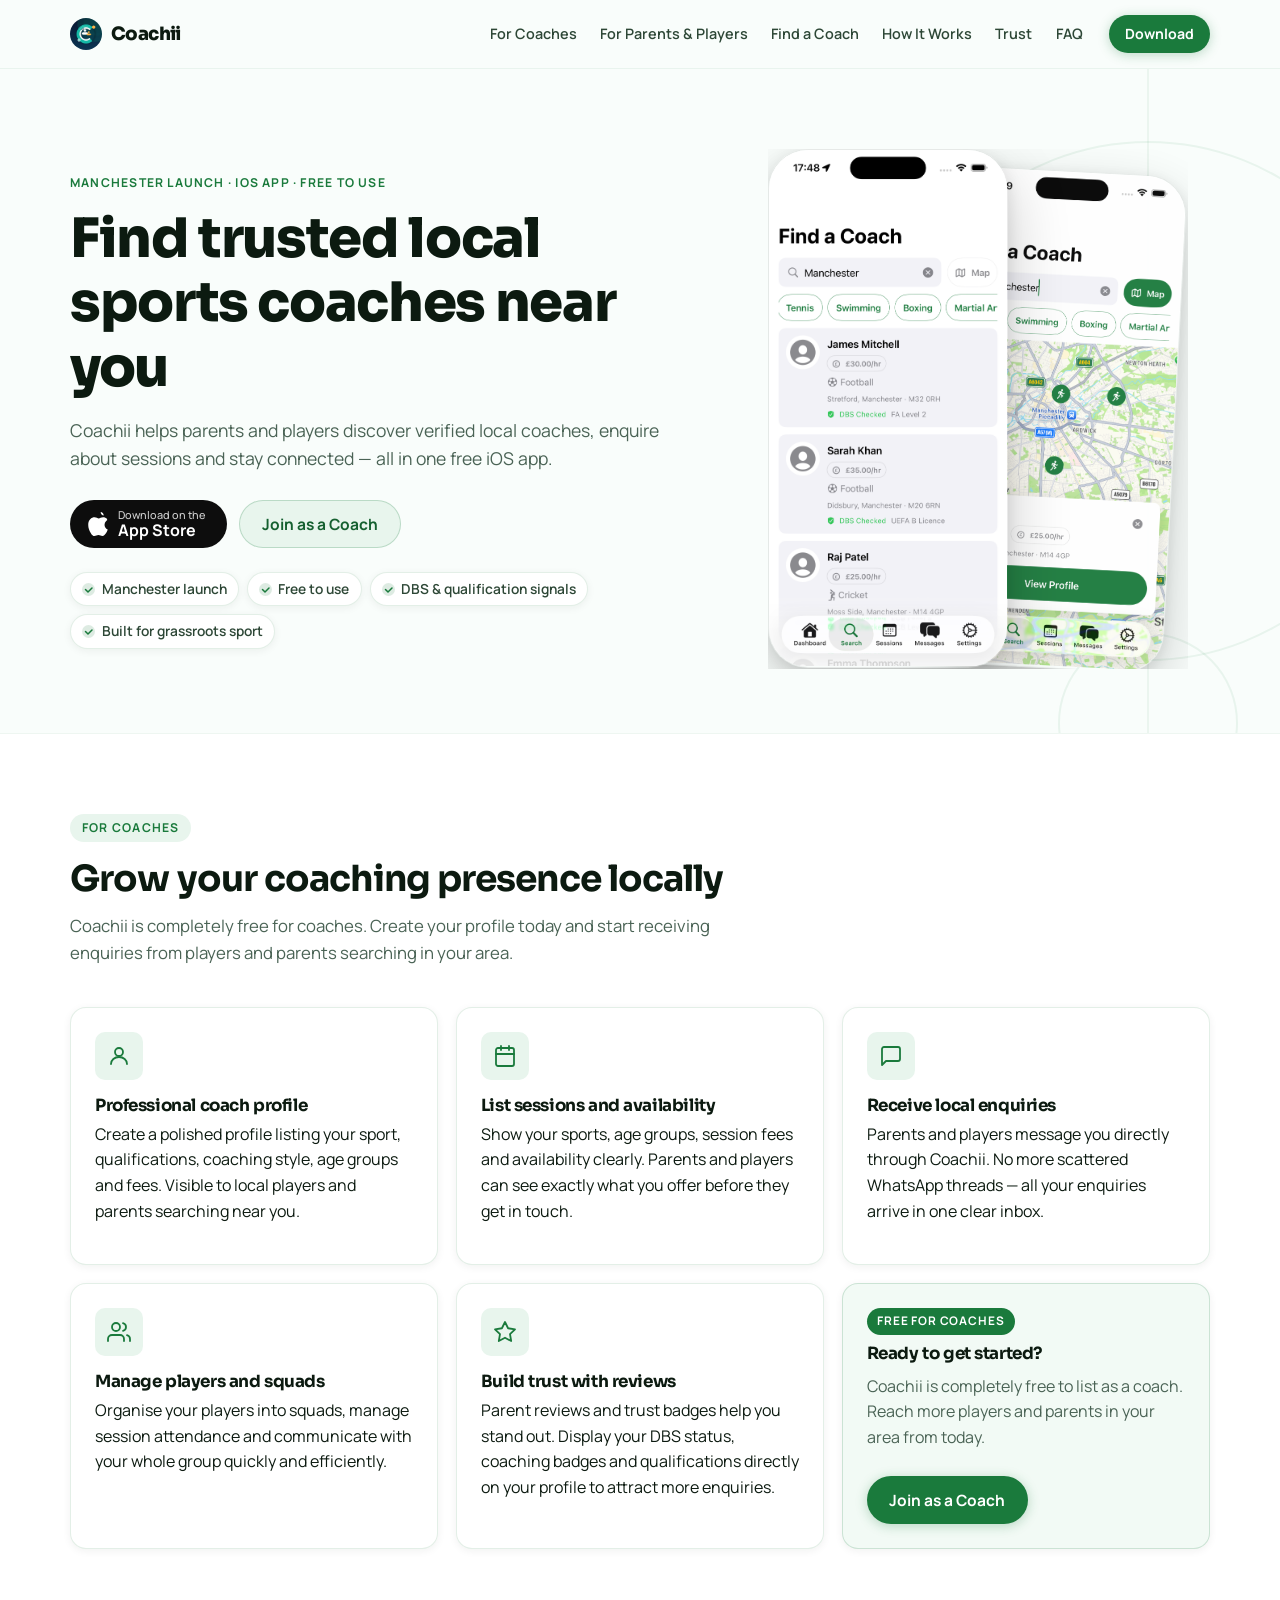
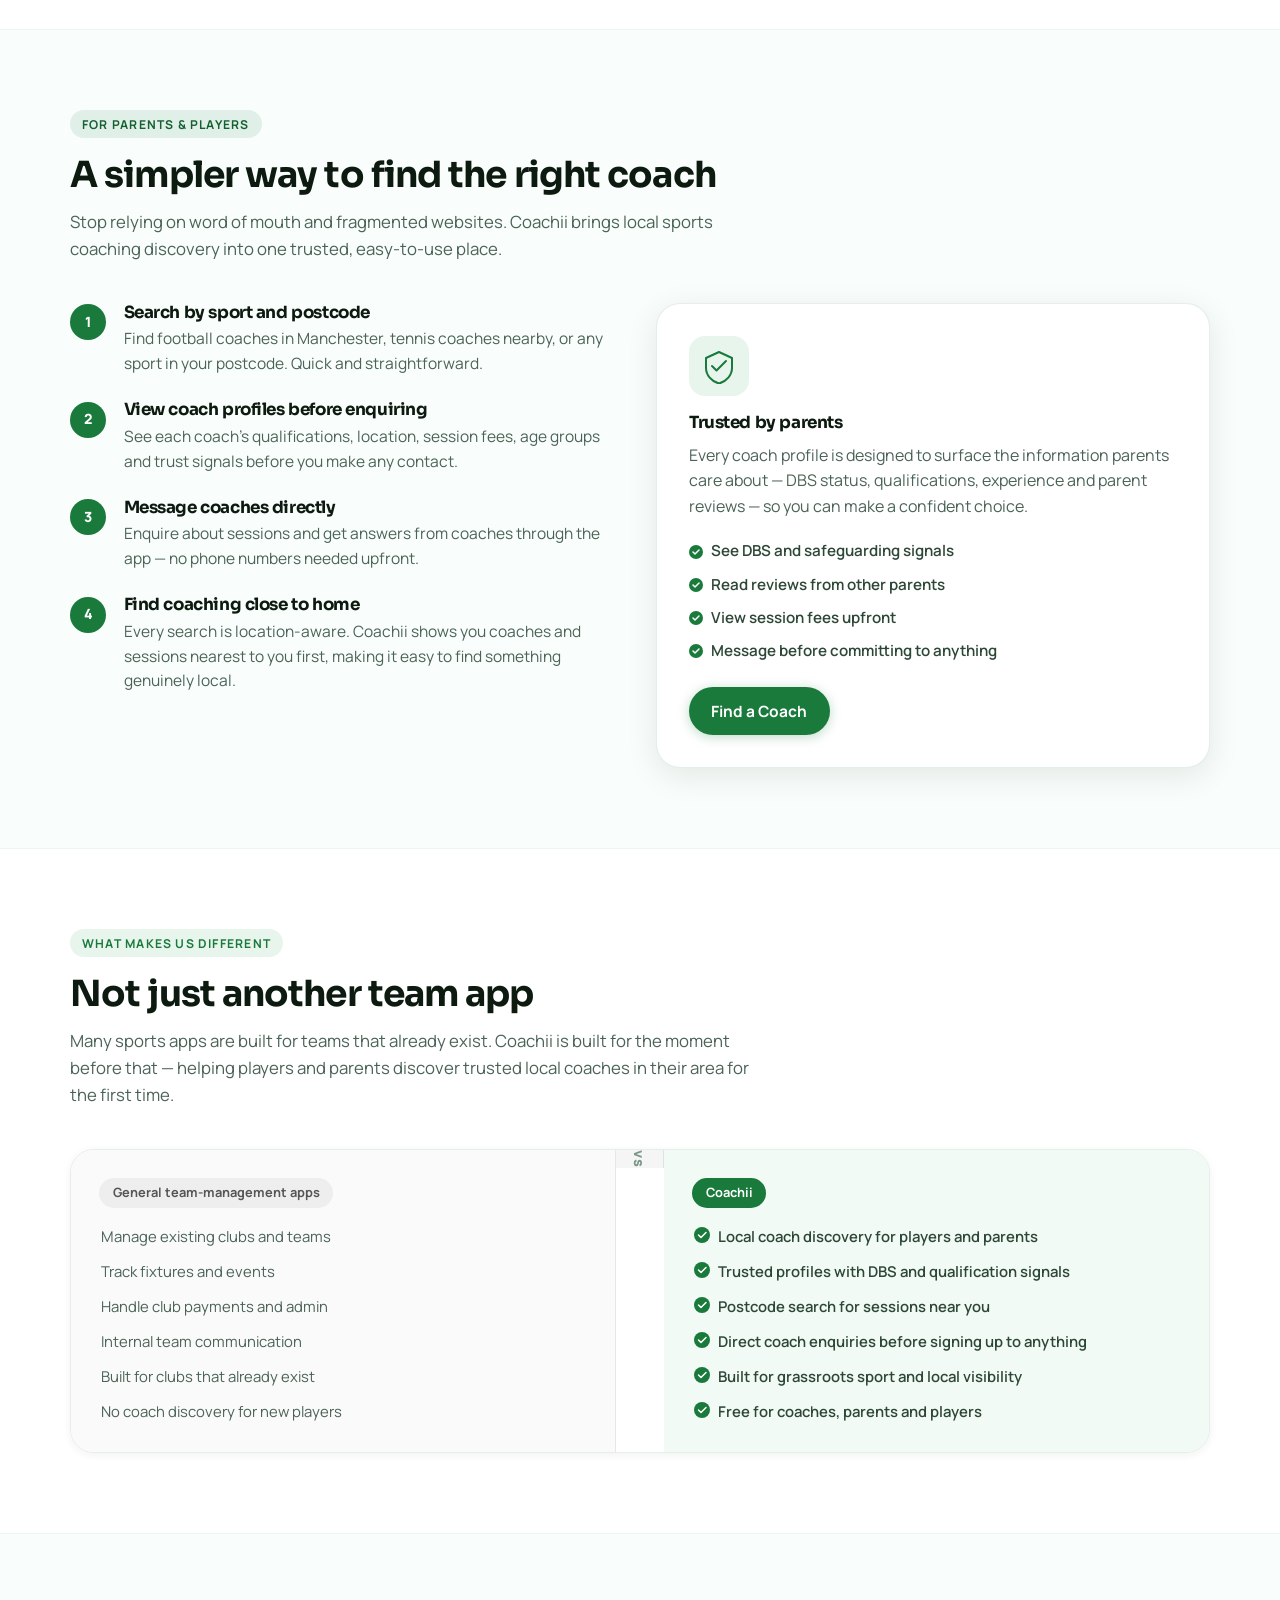
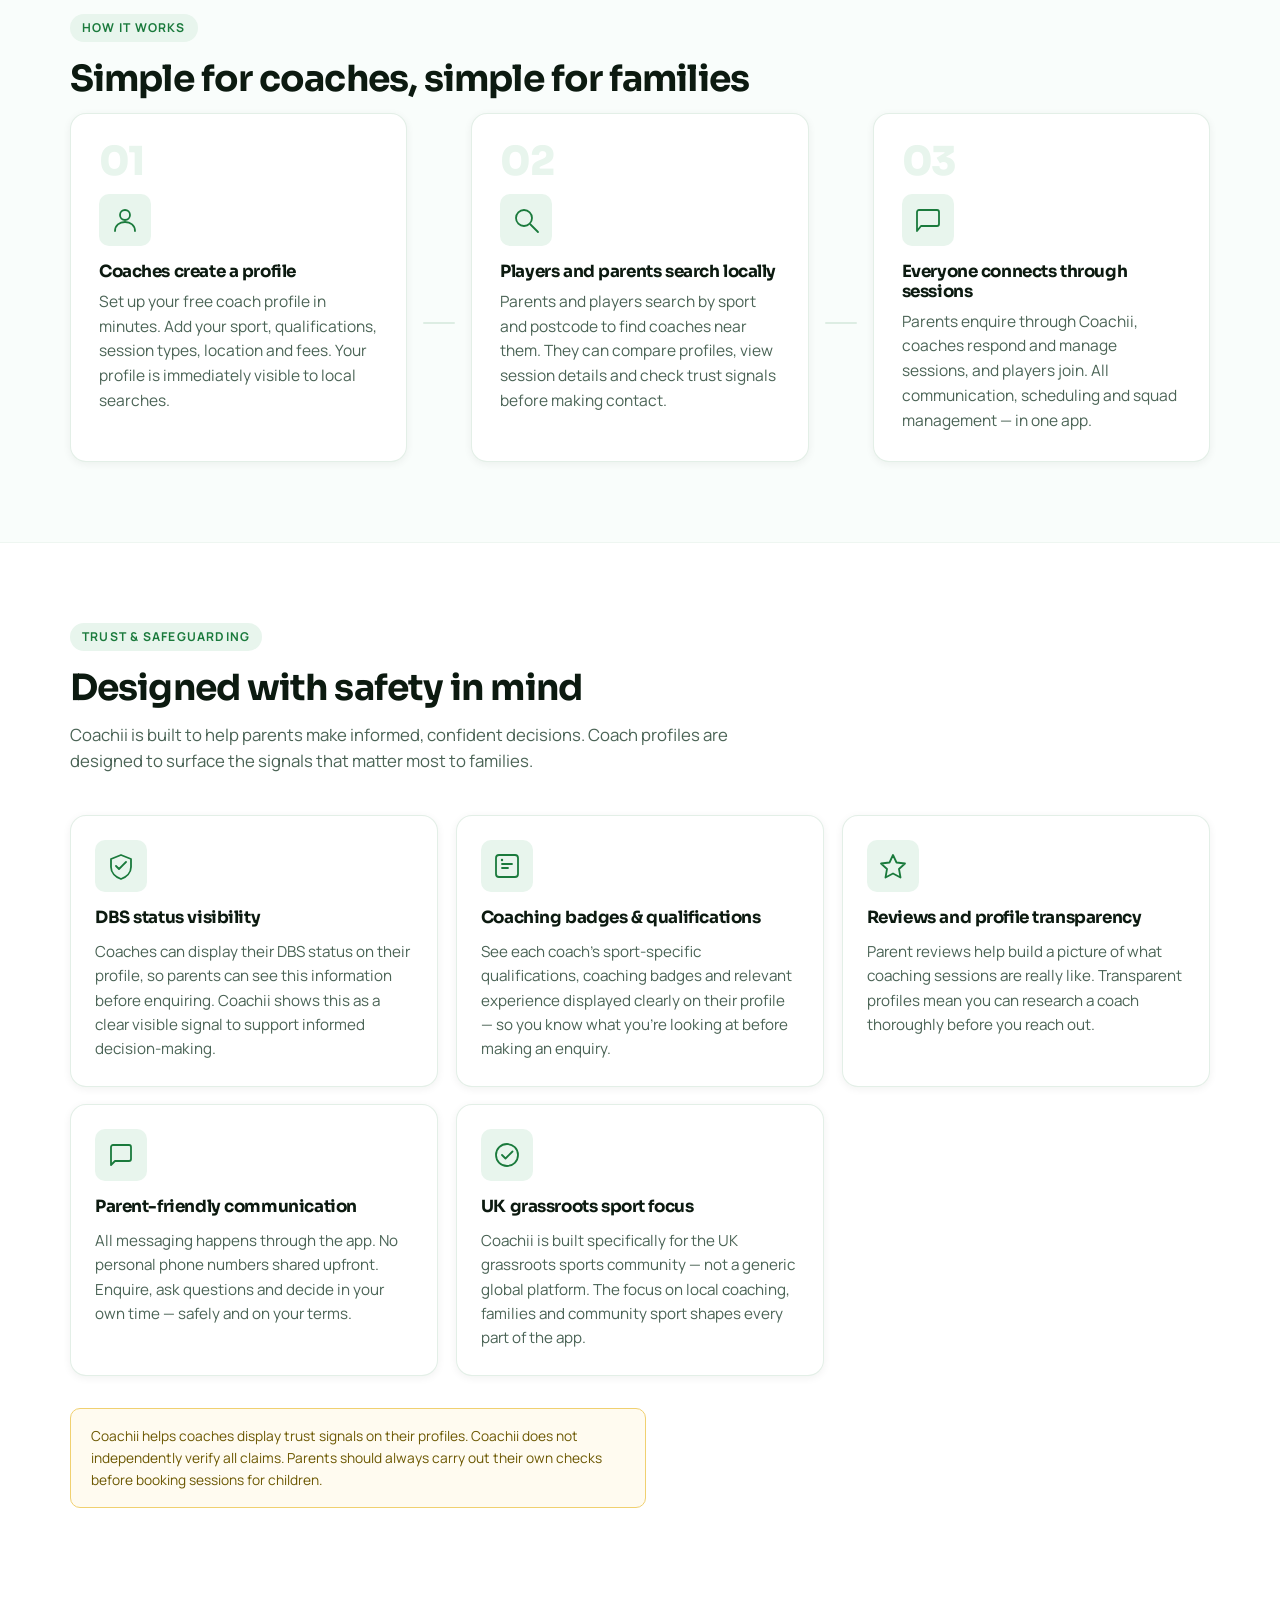
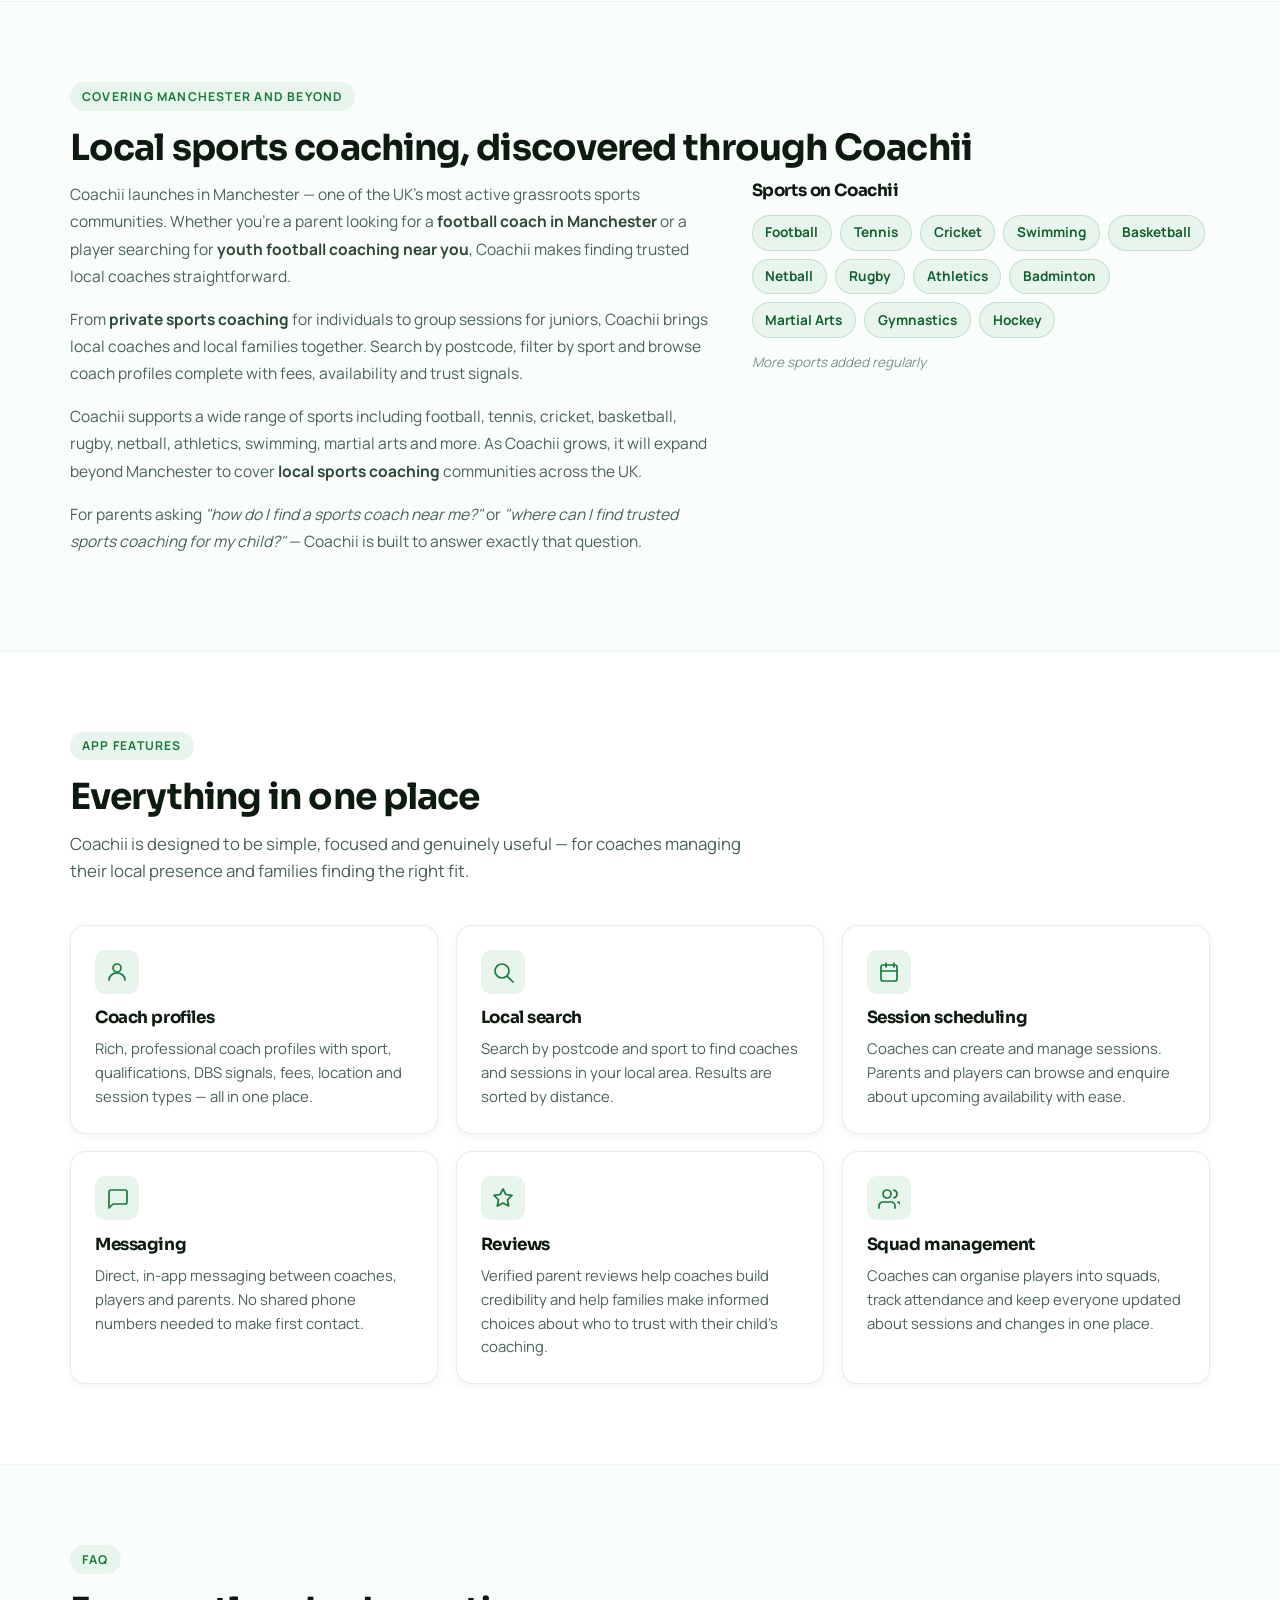
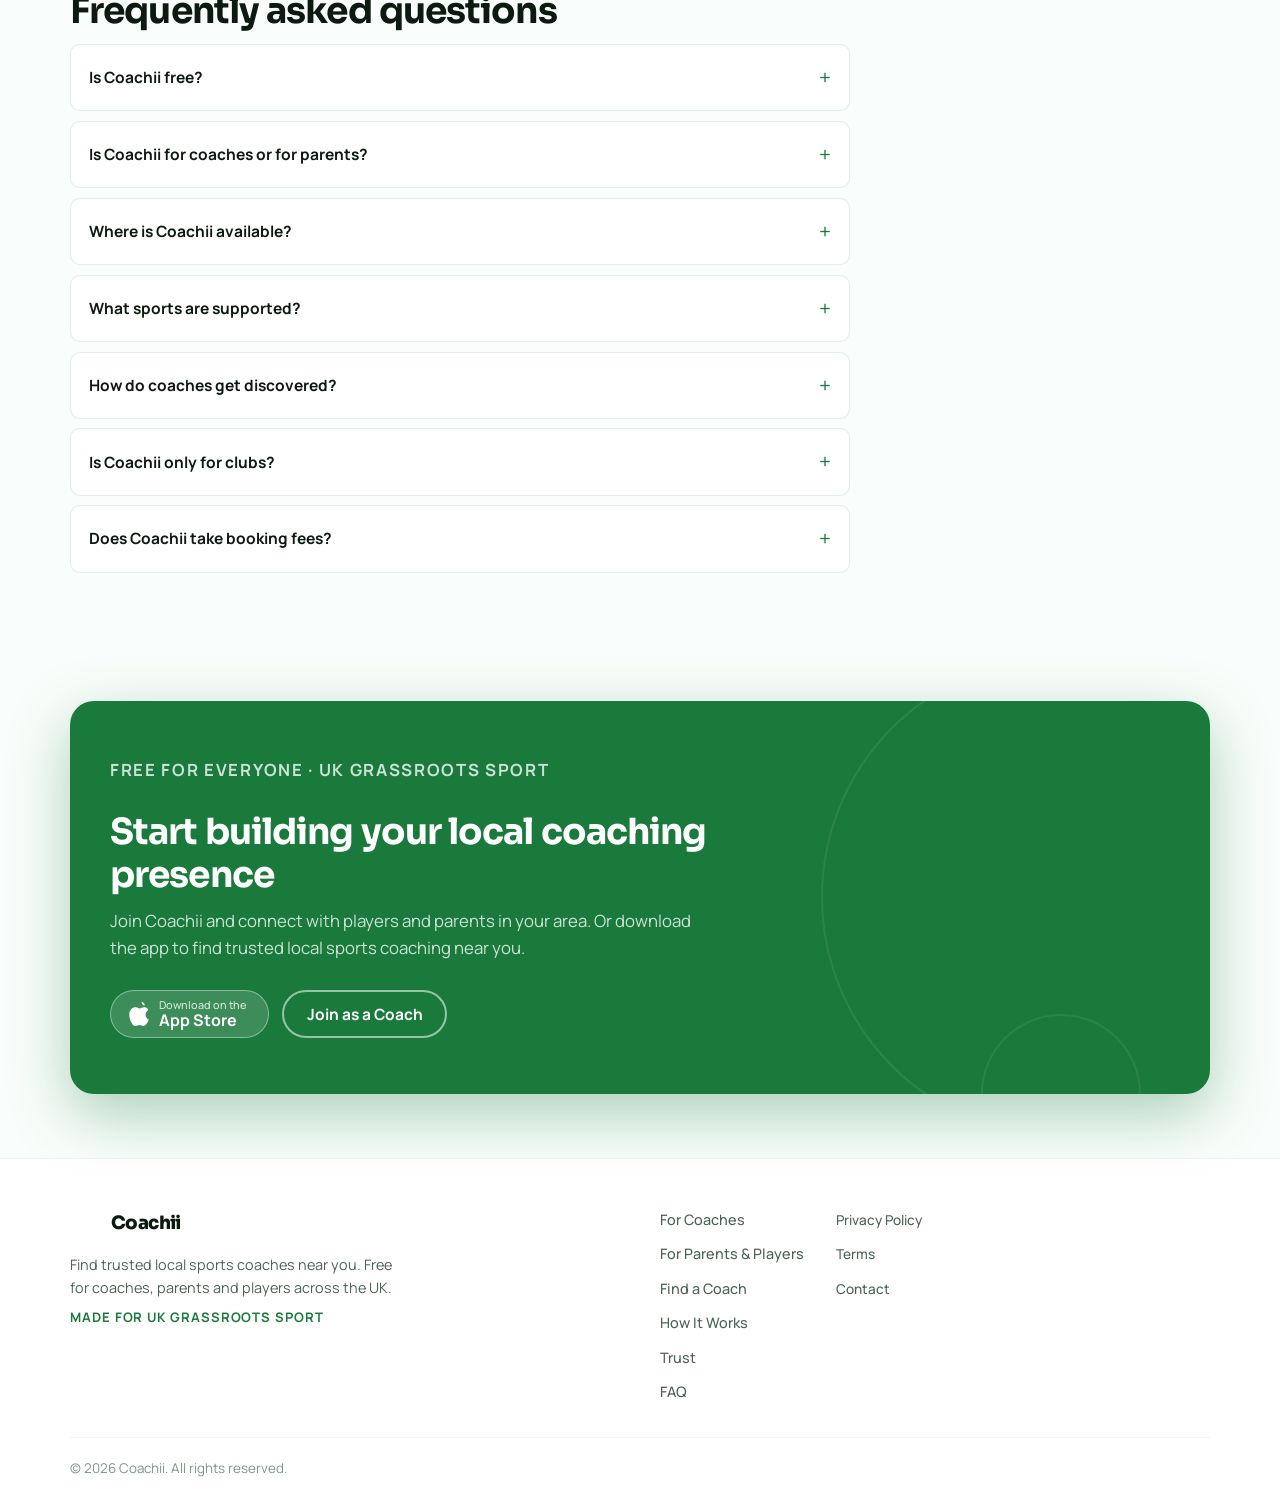
==== commit 28362937: "minor fixes" ====
--- a/index.html
+++ b/index.html
@@ -16,6 +16,11 @@
     />
     <meta name="robots" content="index, follow" />
     <meta name="theme-color" content="#1a7a3c" />
+
+    <!-- Icons -->
+    <link rel="icon" type="image/png" sizes="32x32" href="/icons/favicon-32.png" />
+    <link rel="icon" type="image/png" sizes="16x16" href="/icons/favicon-16.png" />
+    <link rel="apple-touch-icon" sizes="180x180" href="/icons/apple-touch-icon.png" />
 
     <!-- Open Graph -->
     <meta property="og:title" content="Coachii | Find Trusted Local Sports Coaches Near You" />
@@ -82,17 +87,7 @@
     <header class="site-header">
       <div class="container nav-wrap">
         <a class="brand" href="#" aria-label="Coachii home">
-          <span class="brand-mark" aria-hidden="true">
-            <svg width="14" height="14" viewBox="0 0 14 14" fill="none" aria-hidden="true">
-              <path
-                d="M3 7l3 3 5-5"
-                stroke="white"
-                stroke-width="2"
-                stroke-linecap="round"
-                stroke-linejoin="round"
-              />
-            </svg>
-          </span>
+          <img class="brand-mark" src="/icons/apple-touch-icon.png" alt="" aria-hidden="true" width="32" height="32" />
           <span class="brand-text">Coachii</span>
         </a>
 
@@ -108,11 +103,11 @@
         <nav id="primary-nav" aria-label="Primary navigation">
           <ul class="nav-list">
             <li><a href="#coaches">For Coaches</a></li>
-            <li><a href="#parents">For Parents</a></li>
+            <li><a href="#parents">For Parents &amp; Players</a></li>
+            <li><a href="/coaches.html">Find a Coach</a></li>
             <li><a href="#how-it-works">How It Works</a></li>
             <li><a href="#trust">Trust</a></li>
             <li><a href="#faq">FAQ</a></li>
-            <li><a href="/coaches.html">Find a Coach</a></li>
           </ul>
           <a href="#app-store" class="btn btn-primary btn-sm nav-cta" aria-label="Download Coachii on the App Store"
             >Download</a
@@ -523,7 +518,7 @@
                     Message before committing to anything
                   </li>
                 </ul>
-                <a id="cta-find-coach-parents" class="btn btn-primary" href="#find">Find a Coach</a>
+                <a id="cta-find-coach-parents" class="btn btn-primary" href="/coaches.html">Find a Coach</a>
               </div>
             </div>
           </div>
@@ -1212,11 +1207,11 @@
           <nav aria-label="Site navigation">
             <ul class="footer-nav">
               <li><a href="#coaches">For Coaches</a></li>
-              <li><a href="#parents">For Parents</a></li>
+              <li><a href="#parents">For Parents &amp; Players</a></li>
+              <li><a href="/coaches.html">Find a Coach</a></li>
               <li><a href="#how-it-works">How It Works</a></li>
               <li><a href="#trust">Trust</a></li>
               <li><a href="#faq">FAQ</a></li>
-              <li><a href="/coaches.html">Find a Coach</a></li>
             </ul>
           </nav>
           <nav aria-label="Legal">
--- a/styles.css
+++ b/styles.css
@@ -127,10 +127,9 @@
   width: 2rem;
   height: 2rem;
   border-radius: 999px;
-  background: var(--green);
-  display: grid;
-  place-items: center;
+  display: block;
   flex-shrink: 0;
+  object-fit: cover;
 }
 
 .brand-text {
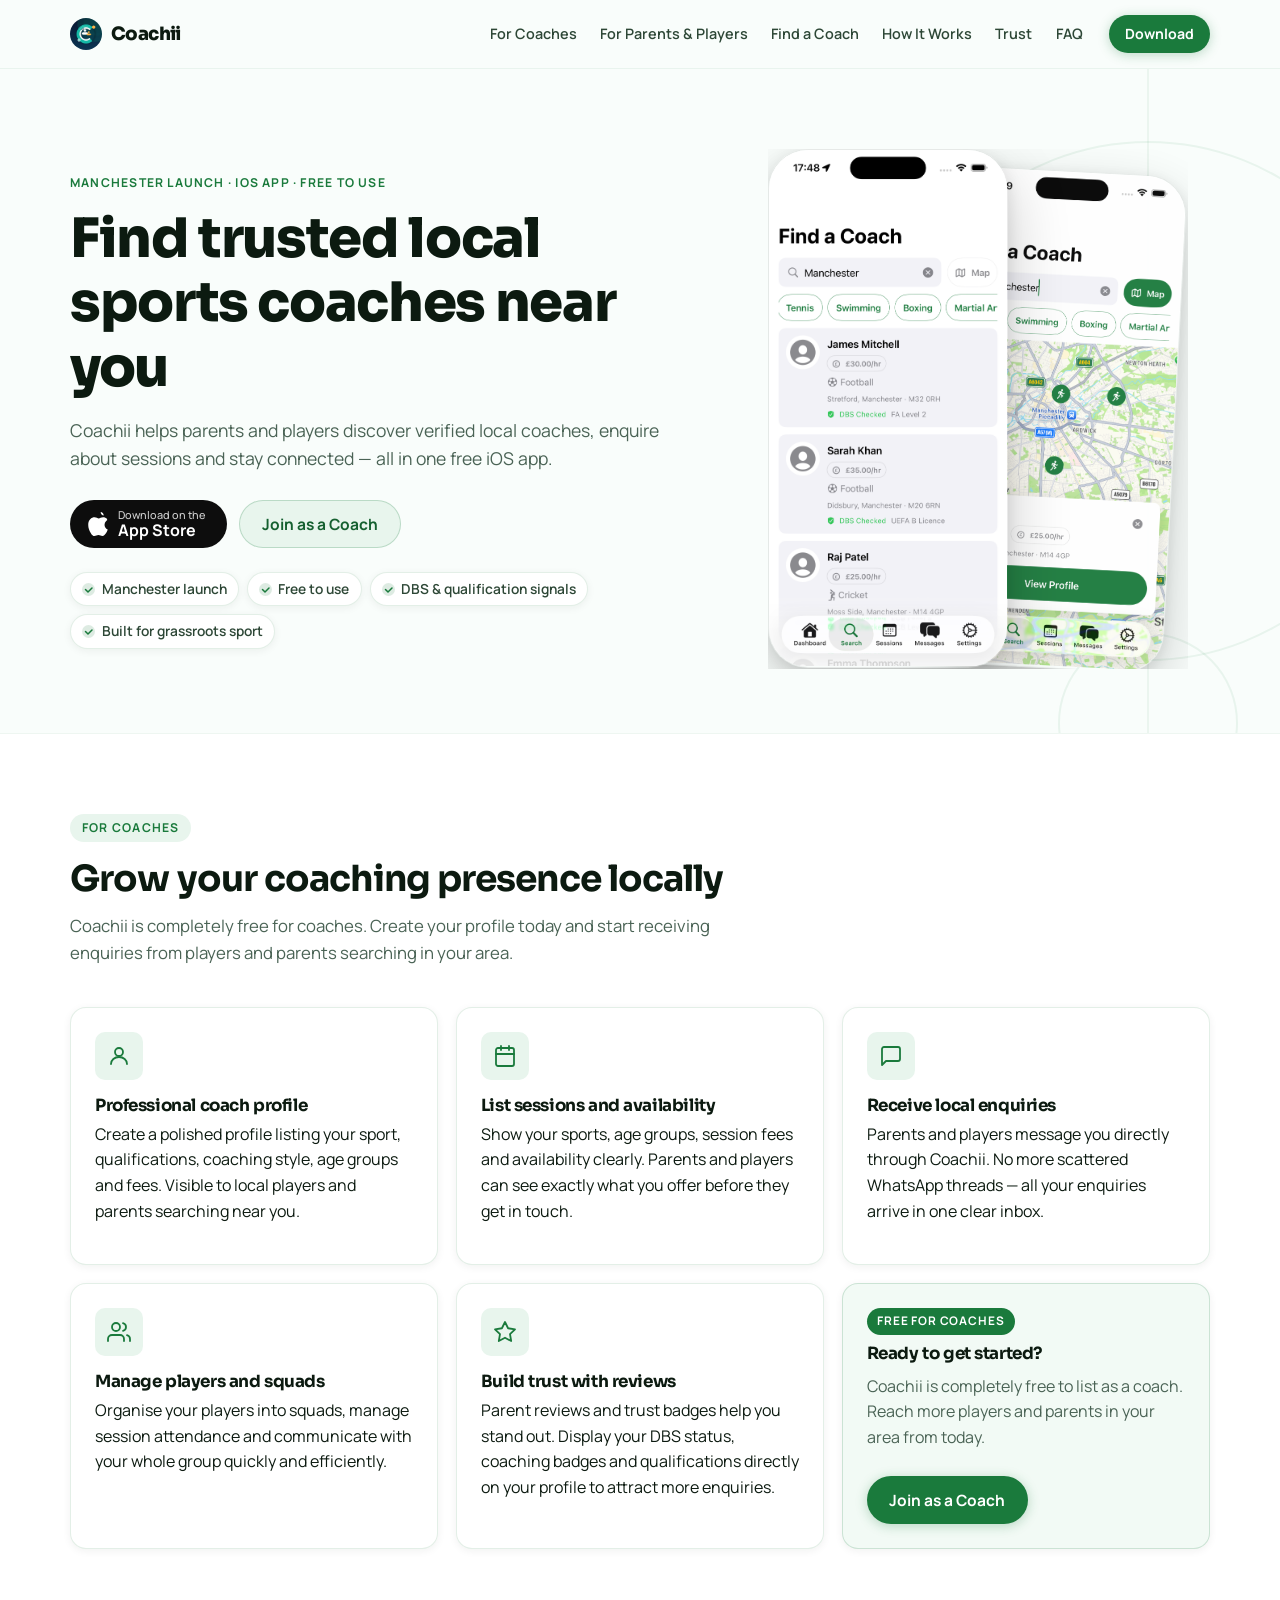
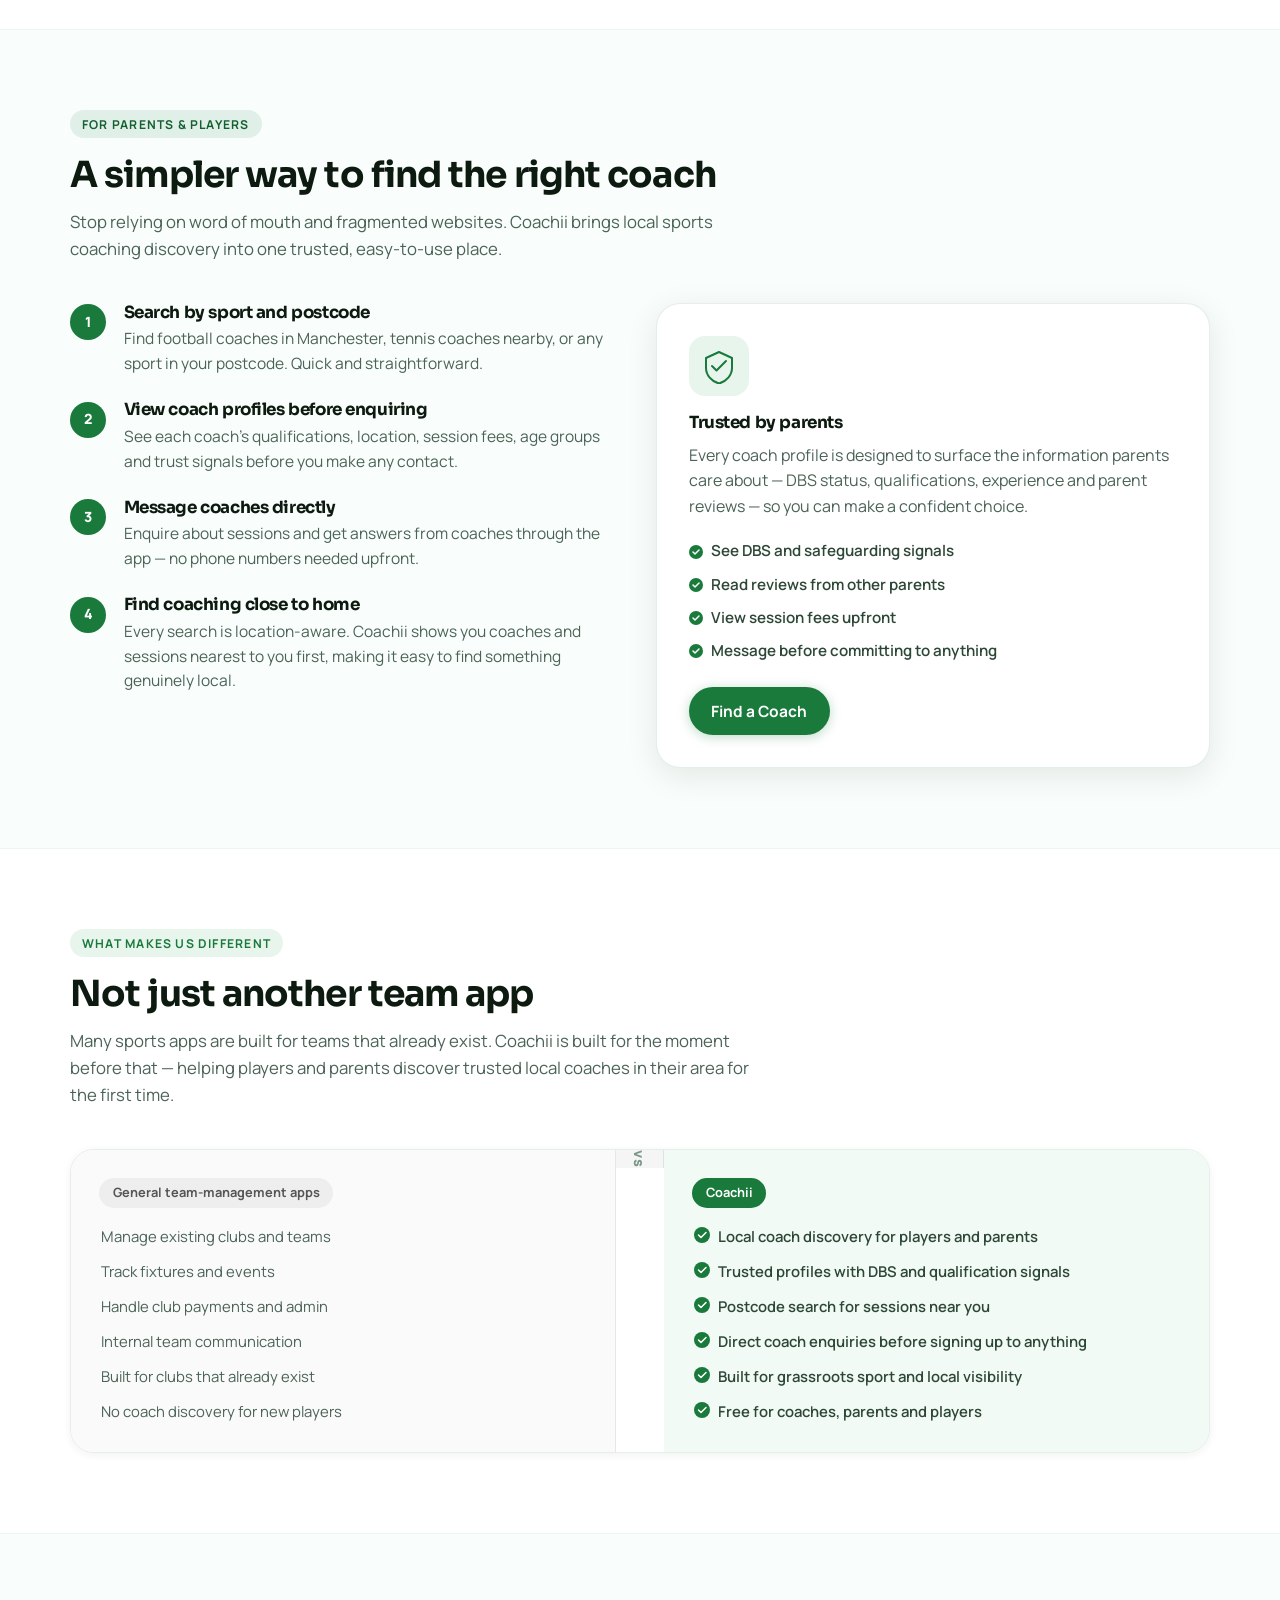
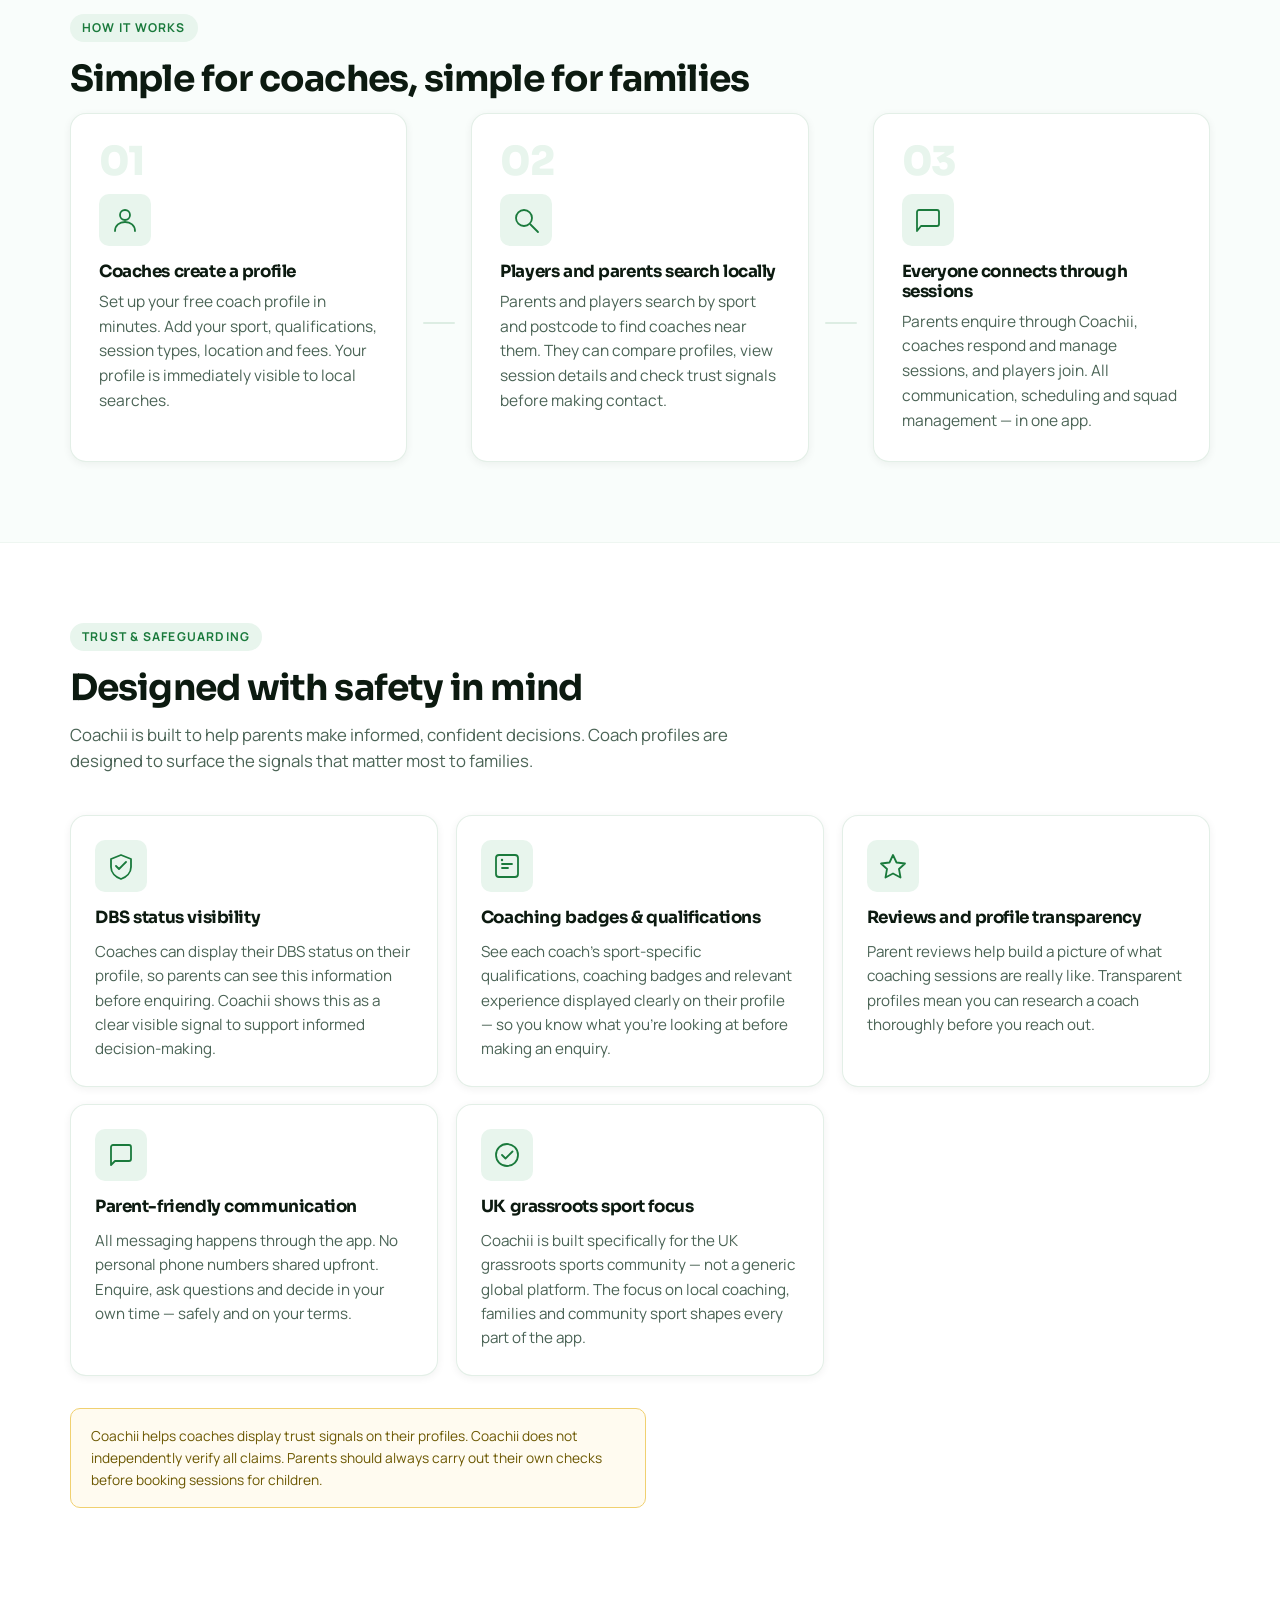
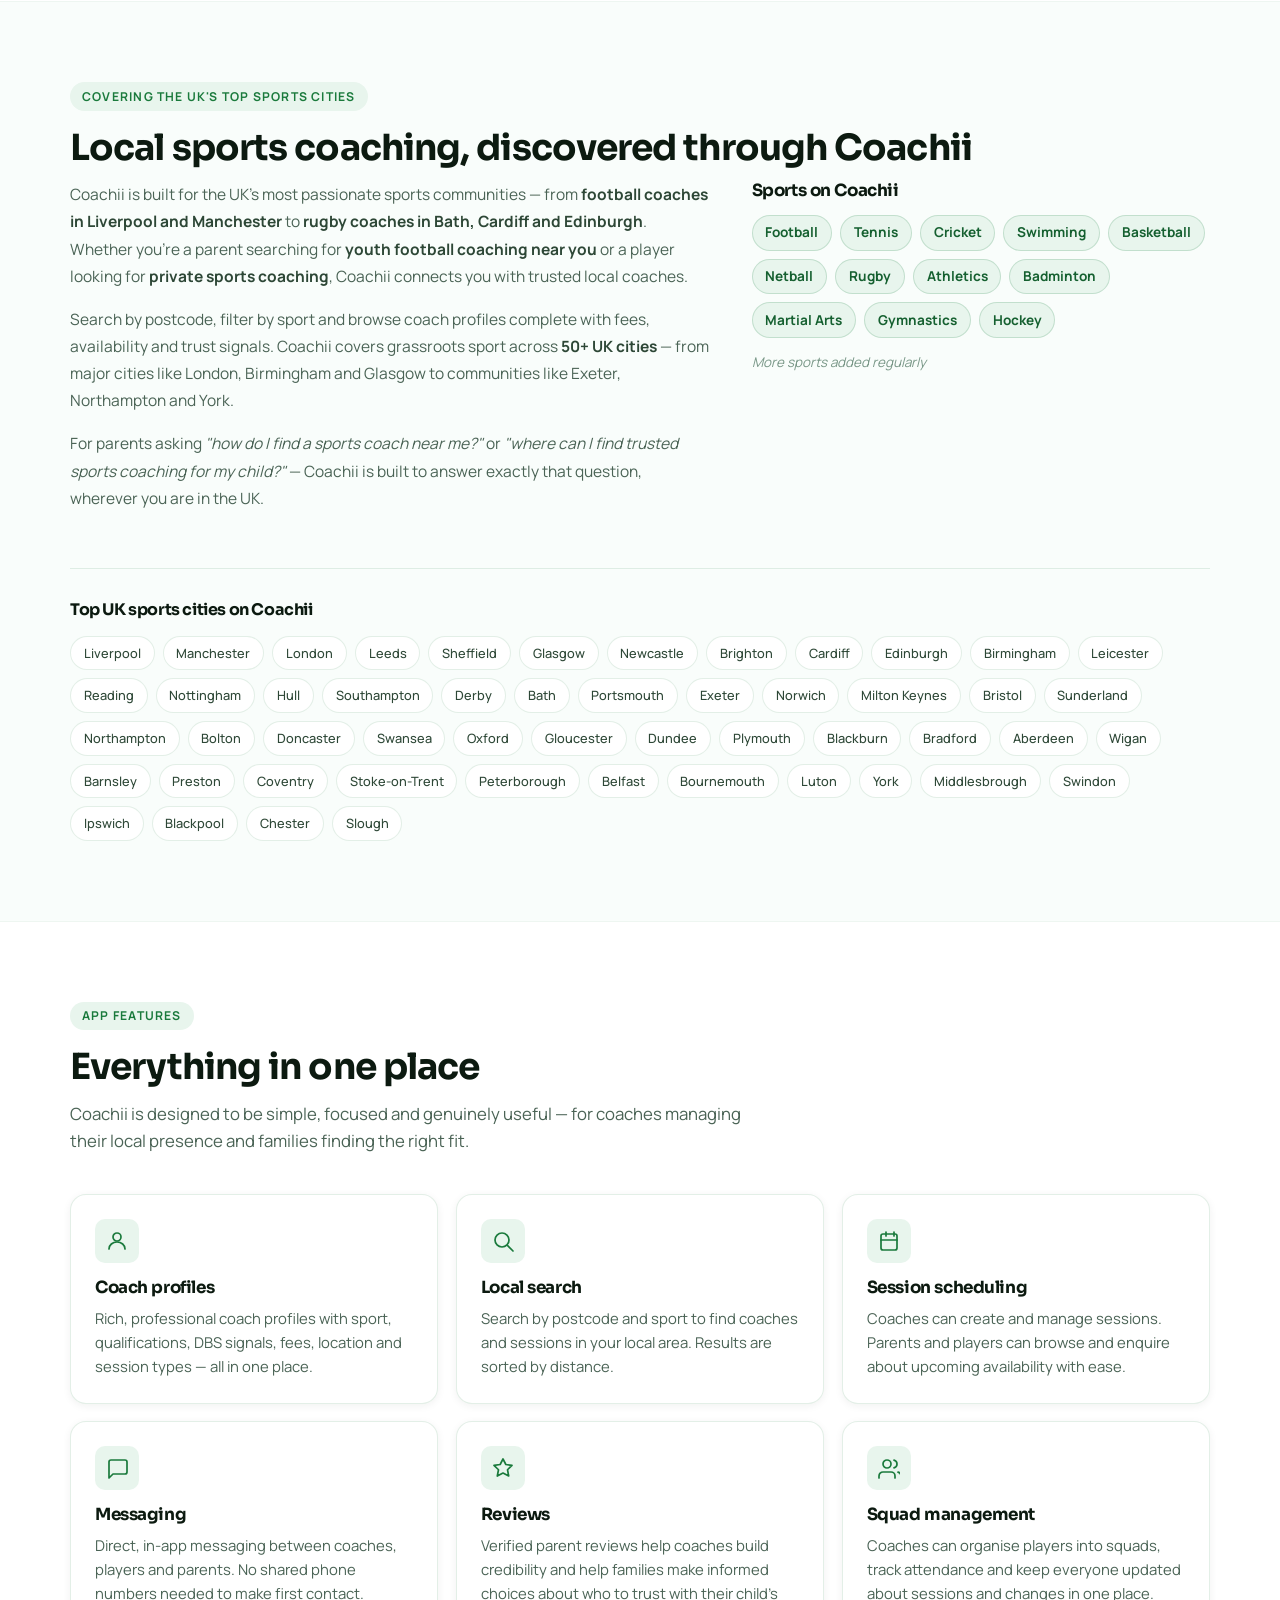
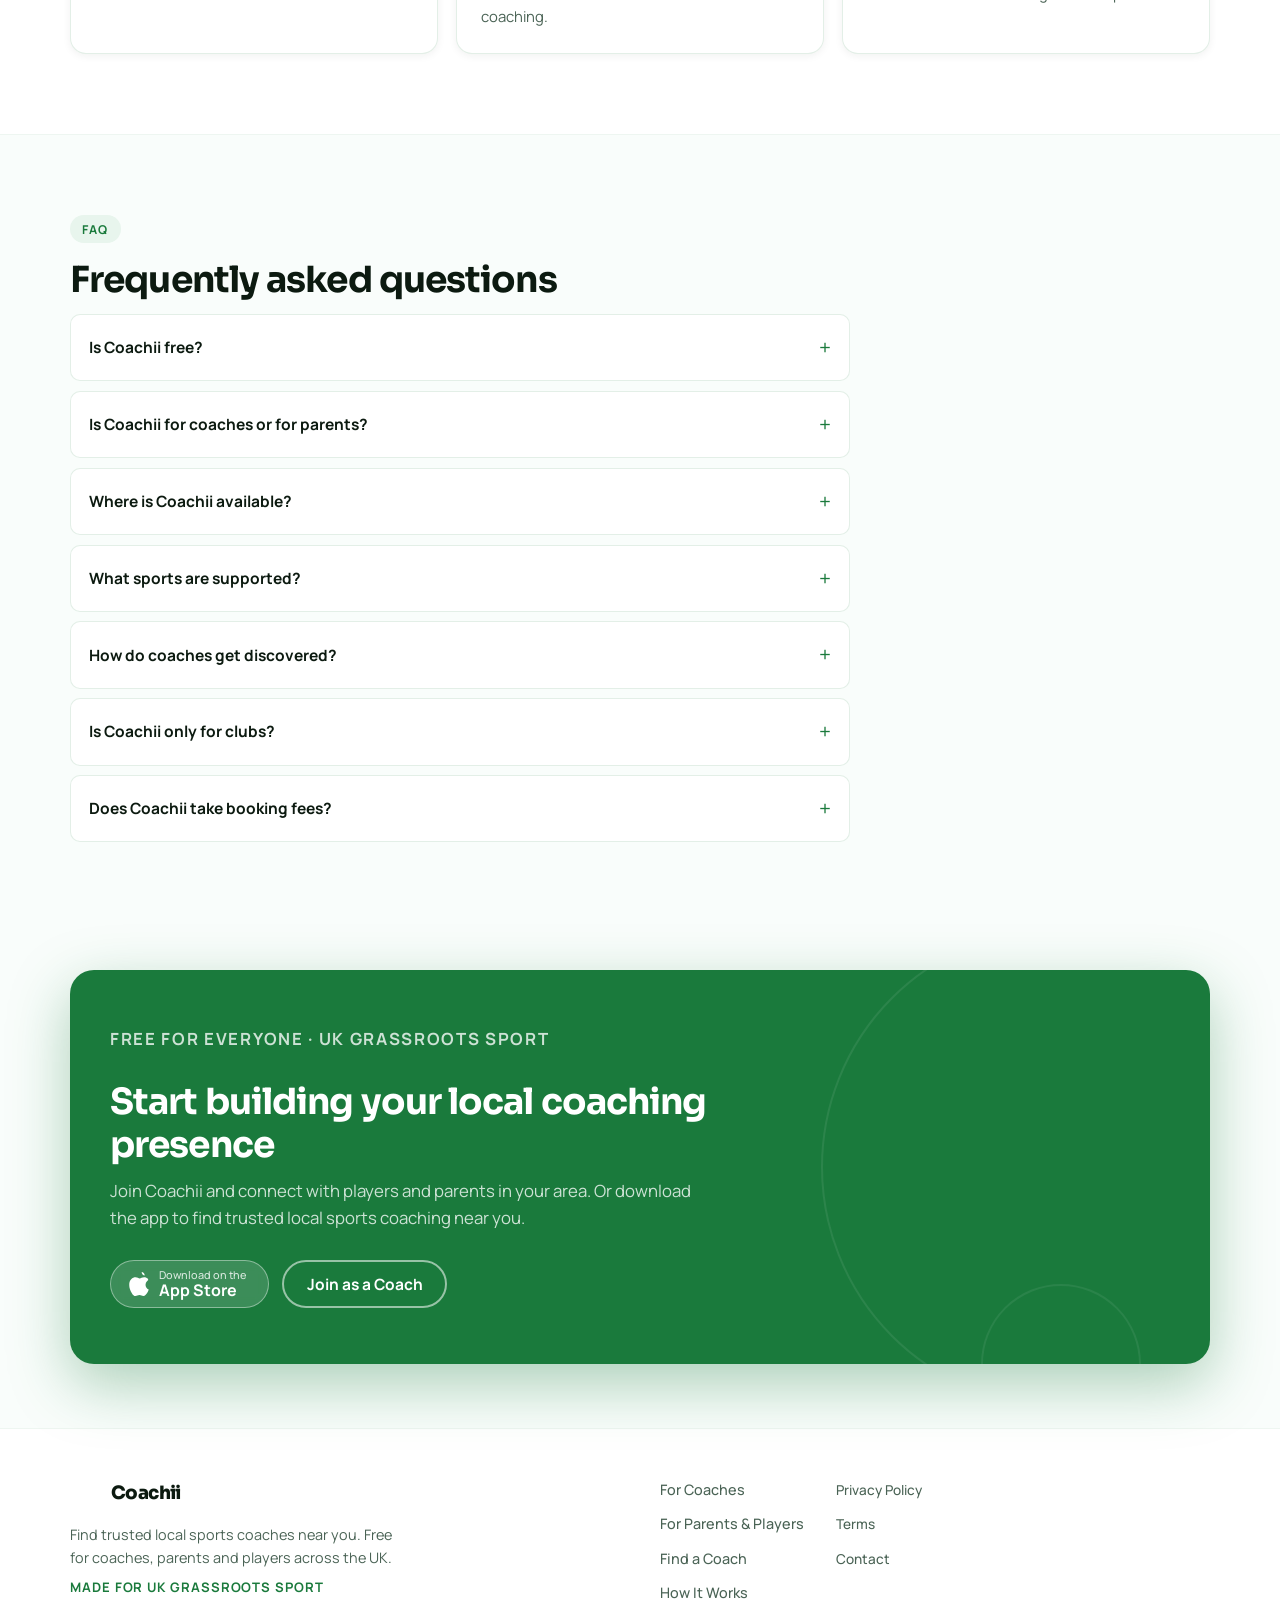
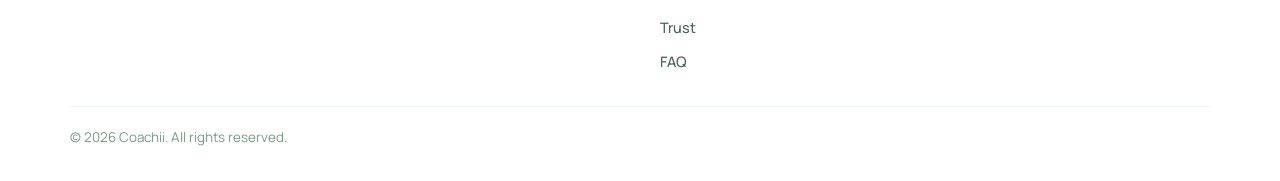
==== commit 4e91fb8d: "more cities added" ====
--- a/index.html
+++ b/index.html
@@ -12,7 +12,7 @@
     />
     <meta
       name="keywords"
-      content="find a coach near me, local sports coach, football coach Manchester, sports coaching for children, trusted sports coaches, youth football coach, private sports coaching"
+      content="find a coach near me, local sports coach, sports coaching for children, trusted sports coaches, youth football coach, private sports coaching, football coach Manchester, football coach London, football coach Liverpool, football coach Leeds, football coach Birmingham, football coach Sheffield, football coach Glasgow, football coach Newcastle, football coach Brighton, football coach Cardiff, football coach Edinburgh, sports coach Bristol, sports coach Leicester, sports coach Nottingham, sports coach Southampton, sports coach Bath, sports coach Exeter, sports coach Northampton, sports coach Coventry, sports coach Bournemouth, sports coach Middlesbrough, sports coaching UK"
     />
     <meta name="robots" content="index, follow" />
     <meta name="theme-color" content="#1a7a3c" />
@@ -61,7 +61,8 @@
           "Session scheduling and management",
           "Direct messaging between coaches and parents",
           "Reviews and trust signals",
-          "Squad management"
+          "Squad management",
+          "Coverage across 50+ UK sports cities including Liverpool, Manchester, London, Leeds, Birmingham, Sheffield, Glasgow, Cardiff and more"
         ],
         "availableOnDevice": "iPhone",
         "countriesSupported": "GB",
@@ -863,30 +864,18 @@
       ════════════════════════════════════ -->
       <section class="section seo-section" aria-labelledby="seo-heading">
         <div class="container">
-          <div class="section-eyebrow">Covering Manchester and beyond</div>
+          <div class="section-eyebrow">Covering the UK's top sports cities</div>
           <h2 id="seo-heading">Local sports coaching, discovered through Coachii</h2>
           <div class="seo-content">
             <div class="seo-text">
               <p>
-                Coachii launches in Manchester — one of the UK's most active grassroots sports communities. Whether
-                you're a parent looking for a <strong>football coach in Manchester</strong> or a player searching
-                for <strong>youth football coaching near you</strong>, Coachii makes finding trusted local coaches
-                straightforward.
-              </p>
-              <p>
-                From <strong>private sports coaching</strong> for individuals to group sessions for juniors, Coachii
-                brings local coaches and local families together. Search by postcode, filter by sport and browse
-                coach profiles complete with fees, availability and trust signals.
-              </p>
-              <p>
-                Coachii supports a wide range of sports including football, tennis, cricket, basketball, rugby,
-                netball, athletics, swimming, martial arts and more. As Coachii grows, it will expand beyond
-                Manchester to cover <strong>local sports coaching</strong> communities across the UK.
-              </p>
-              <p>
-                For parents asking <em>"how do I find a sports coach near me?"</em> or
-                <em>"where can I find trusted sports coaching for my child?"</em> — Coachii is built to answer
-                exactly that question.
+                Coachii is built for the UK's most passionate sports communities — from <strong>football coaches in Liverpool and Manchester</strong> to <strong>rugby coaches in Bath, Cardiff and Edinburgh</strong>. Whether you're a parent searching for <strong>youth football coaching near you</strong> or a player looking for <strong>private sports coaching</strong>, Coachii connects you with trusted local coaches.
+              </p>
+              <p>
+                Search by postcode, filter by sport and browse coach profiles complete with fees, availability and trust signals. Coachii covers grassroots sport across <strong>50+ UK cities</strong> — from major cities like London, Birmingham and Glasgow to communities like Exeter, Northampton and York.
+              </p>
+              <p>
+                For parents asking <em>"how do I find a sports coach near me?"</em> or <em>"where can I find trusted sports coaching for my child?"</em> — Coachii is built to answer exactly that question, wherever you are in the UK.
               </p>
             </div>
             <div class="sports-tags-wrap">
@@ -907,6 +896,63 @@
               </ul>
               <p class="tag-note">More sports added regularly</p>
             </div>
+          </div>
+
+          <div class="cities-wrap">
+            <h3>Top UK sports cities on Coachii</h3>
+            <ul class="tag-list cities-list" aria-label="UK sports cities covered by Coachii">
+              <li>Liverpool</li>
+              <li>Manchester</li>
+              <li>London</li>
+              <li>Leeds</li>
+              <li>Sheffield</li>
+              <li>Glasgow</li>
+              <li>Newcastle</li>
+              <li>Brighton</li>
+              <li>Cardiff</li>
+              <li>Edinburgh</li>
+              <li>Birmingham</li>
+              <li>Leicester</li>
+              <li>Reading</li>
+              <li>Nottingham</li>
+              <li>Hull</li>
+              <li>Southampton</li>
+              <li>Derby</li>
+              <li>Bath</li>
+              <li>Portsmouth</li>
+              <li>Exeter</li>
+              <li>Norwich</li>
+              <li>Milton Keynes</li>
+              <li>Bristol</li>
+              <li>Sunderland</li>
+              <li>Northampton</li>
+              <li>Bolton</li>
+              <li>Doncaster</li>
+              <li>Swansea</li>
+              <li>Oxford</li>
+              <li>Gloucester</li>
+              <li>Dundee</li>
+              <li>Plymouth</li>
+              <li>Blackburn</li>
+              <li>Bradford</li>
+              <li>Aberdeen</li>
+              <li>Wigan</li>
+              <li>Barnsley</li>
+              <li>Preston</li>
+              <li>Coventry</li>
+              <li>Stoke-on-Trent</li>
+              <li>Peterborough</li>
+              <li>Belfast</li>
+              <li>Bournemouth</li>
+              <li>Luton</li>
+              <li>York</li>
+              <li>Middlesbrough</li>
+              <li>Swindon</li>
+              <li>Ipswich</li>
+              <li>Blackpool</li>
+              <li>Chester</li>
+              <li>Slough</li>
+            </ul>
           </div>
         </div>
       </section>
@@ -1216,9 +1262,9 @@
           </nav>
           <nav aria-label="Legal">
             <ul class="footer-nav footer-legal">
-              <li><a href="#privacy">Privacy Policy</a></li>
-              <li><a href="#terms">Terms</a></li>
-              <li><a href="#contact">Contact</a></li>
+              <li><a href="/privacy.html">Privacy Policy</a></li>
+              <li><a href="/terms.html">Terms</a></li>
+              <li><a href="mailto:support@coachii.app">Contact</a></li>
             </ul>
           </nav>
         </div>
--- a/styles.css
+++ b/styles.css
@@ -1053,6 +1053,25 @@
   font-style: italic;
 }
 
+.cities-wrap {
+  margin-top: 2.5rem;
+  padding-top: 2rem;
+  border-top: 1px solid var(--border);
+}
+
+.cities-wrap h3 {
+  margin-bottom: 1rem;
+  font-size: 1rem;
+}
+
+.cities-list li {
+  font-weight: 500;
+  font-size: 0.8rem;
+  background: var(--surface);
+  color: var(--text-mid);
+  border: 1px solid var(--border);
+}
+
 /* ═══════════════════════════════════════
    FEATURES SECTION
 ════════════════════════════════════════ */
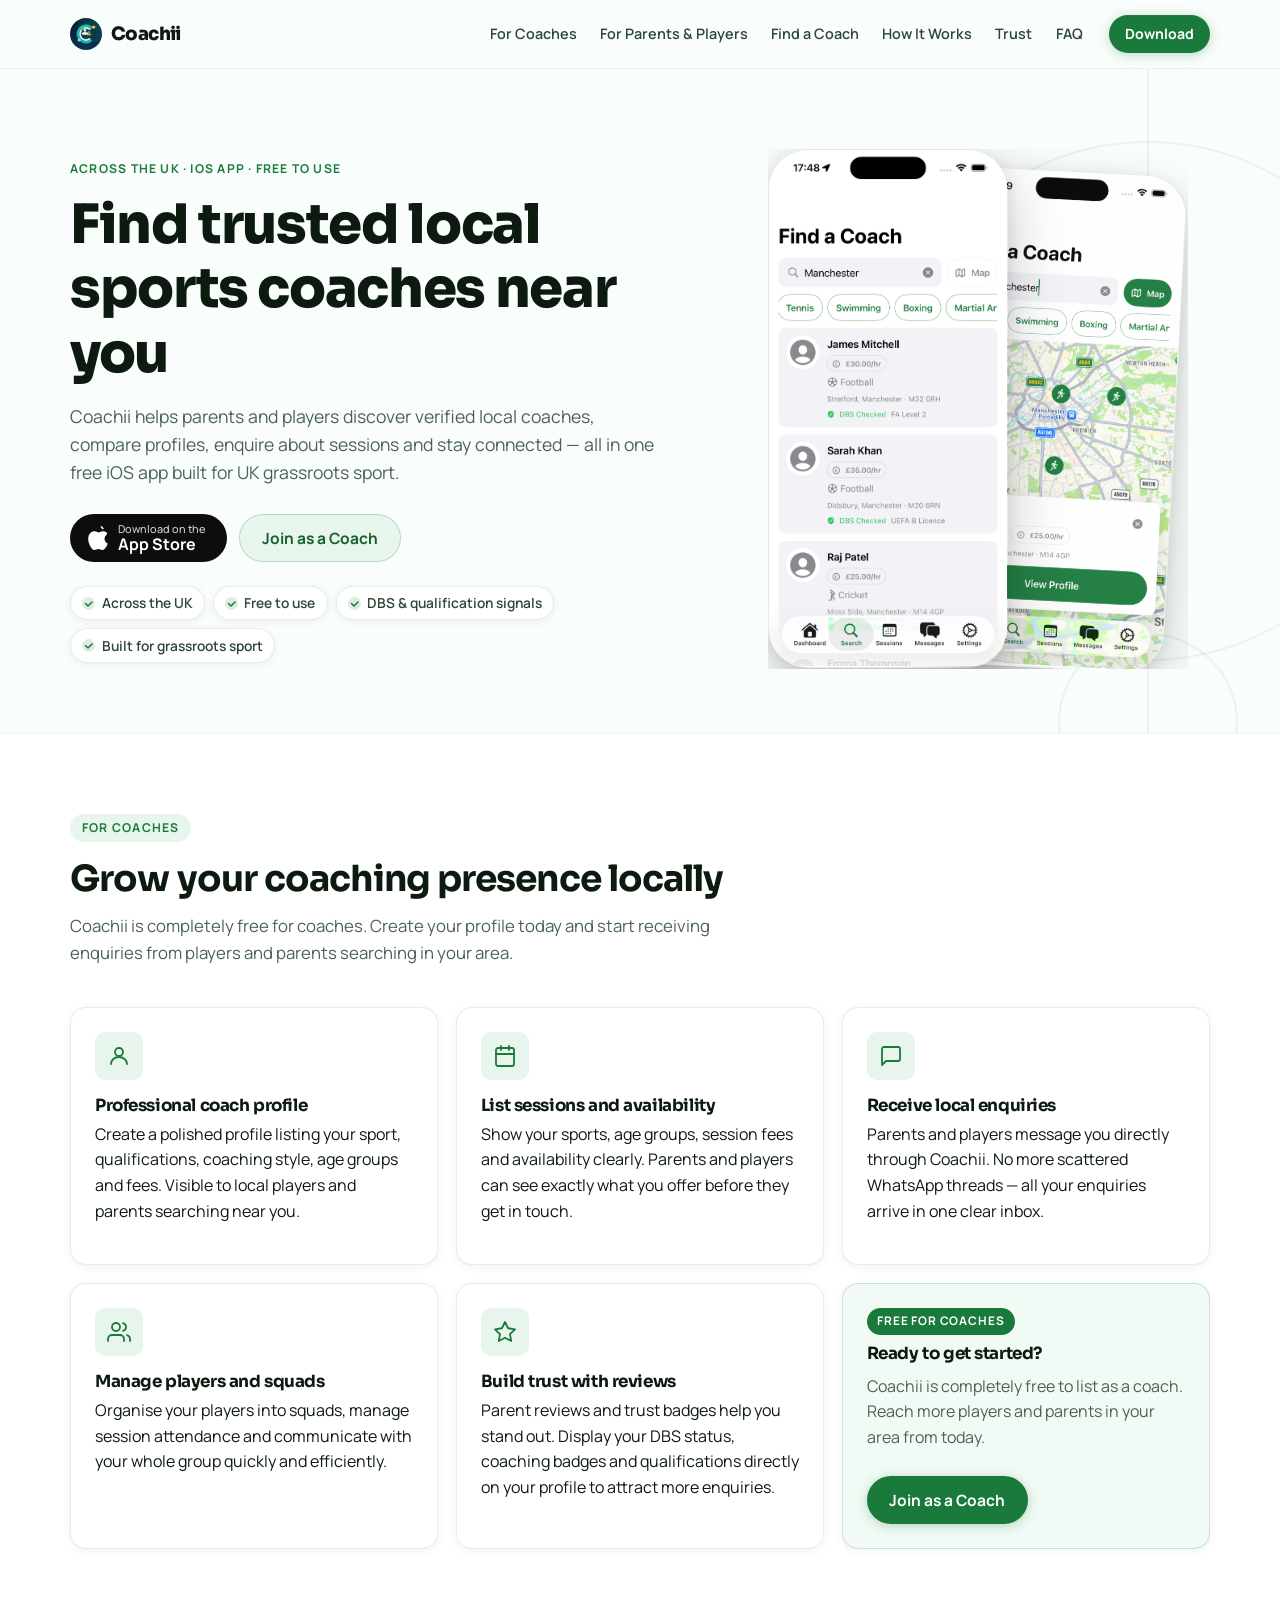
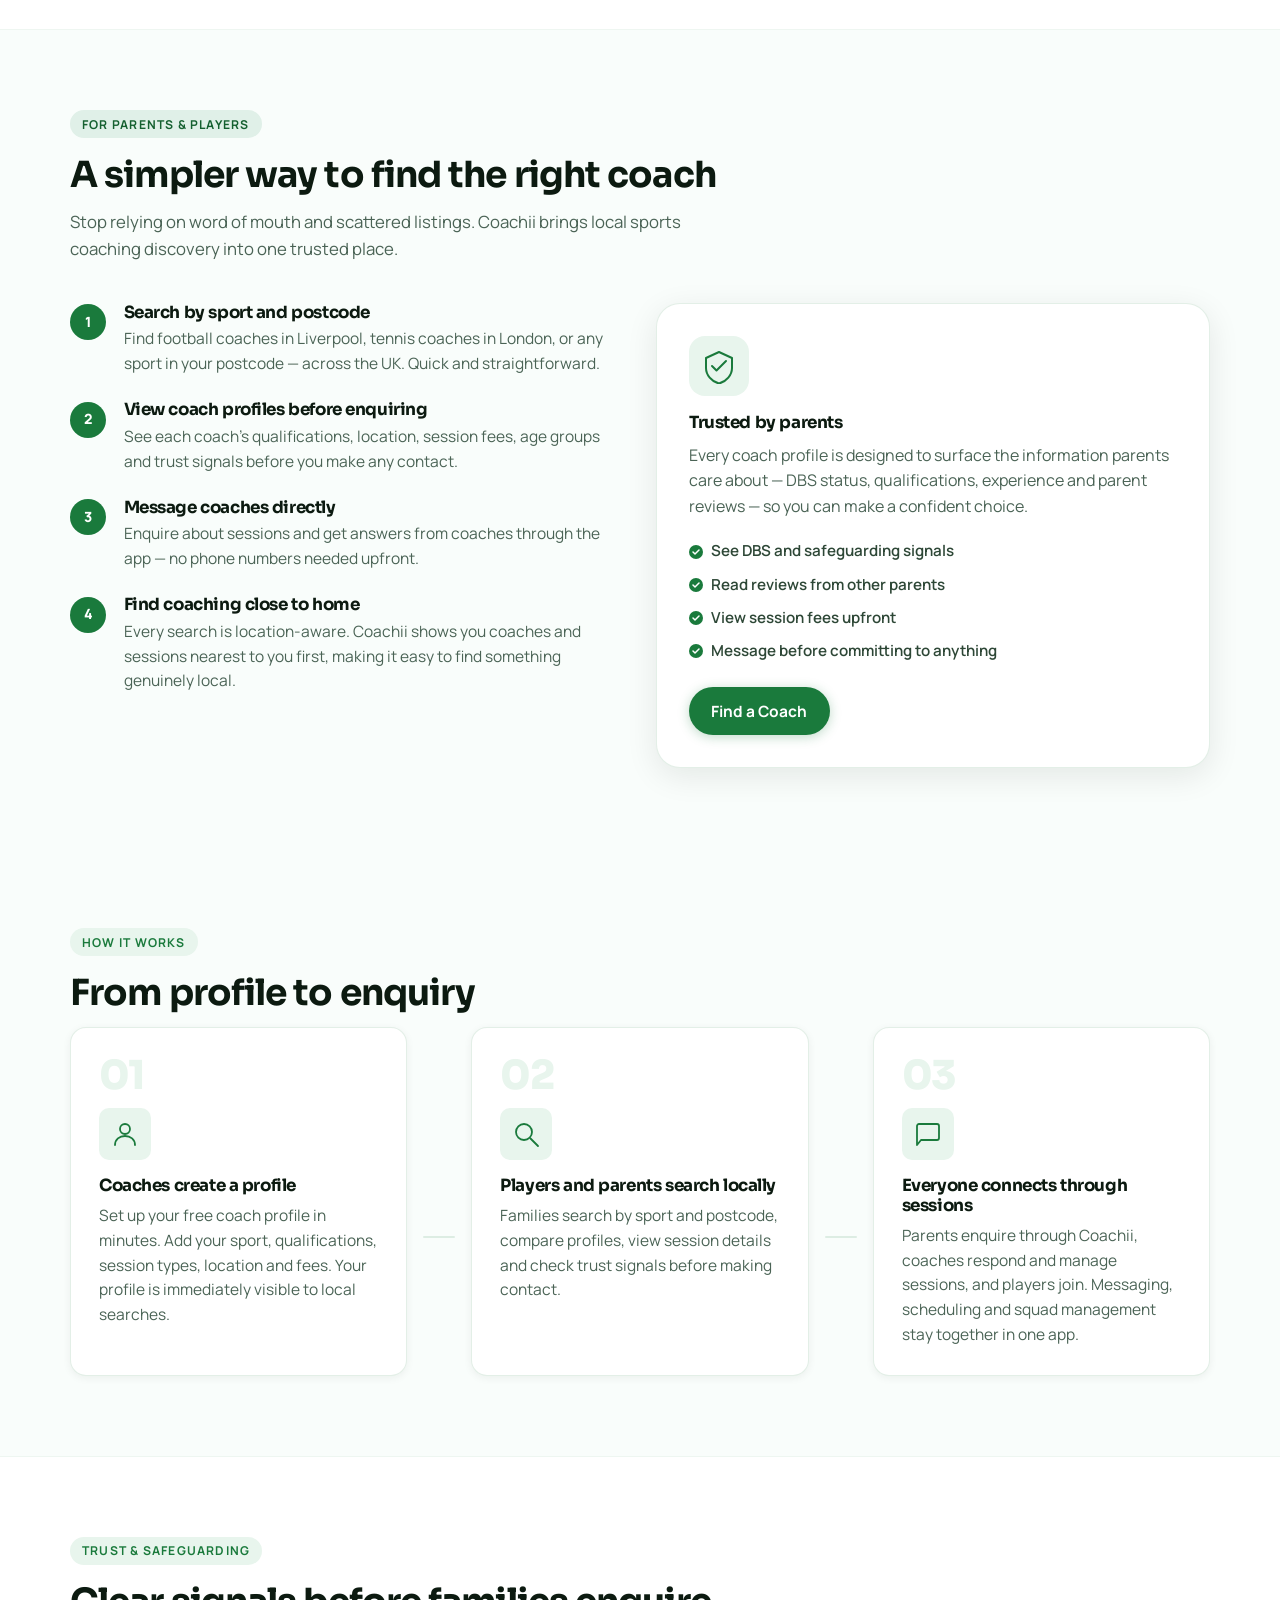
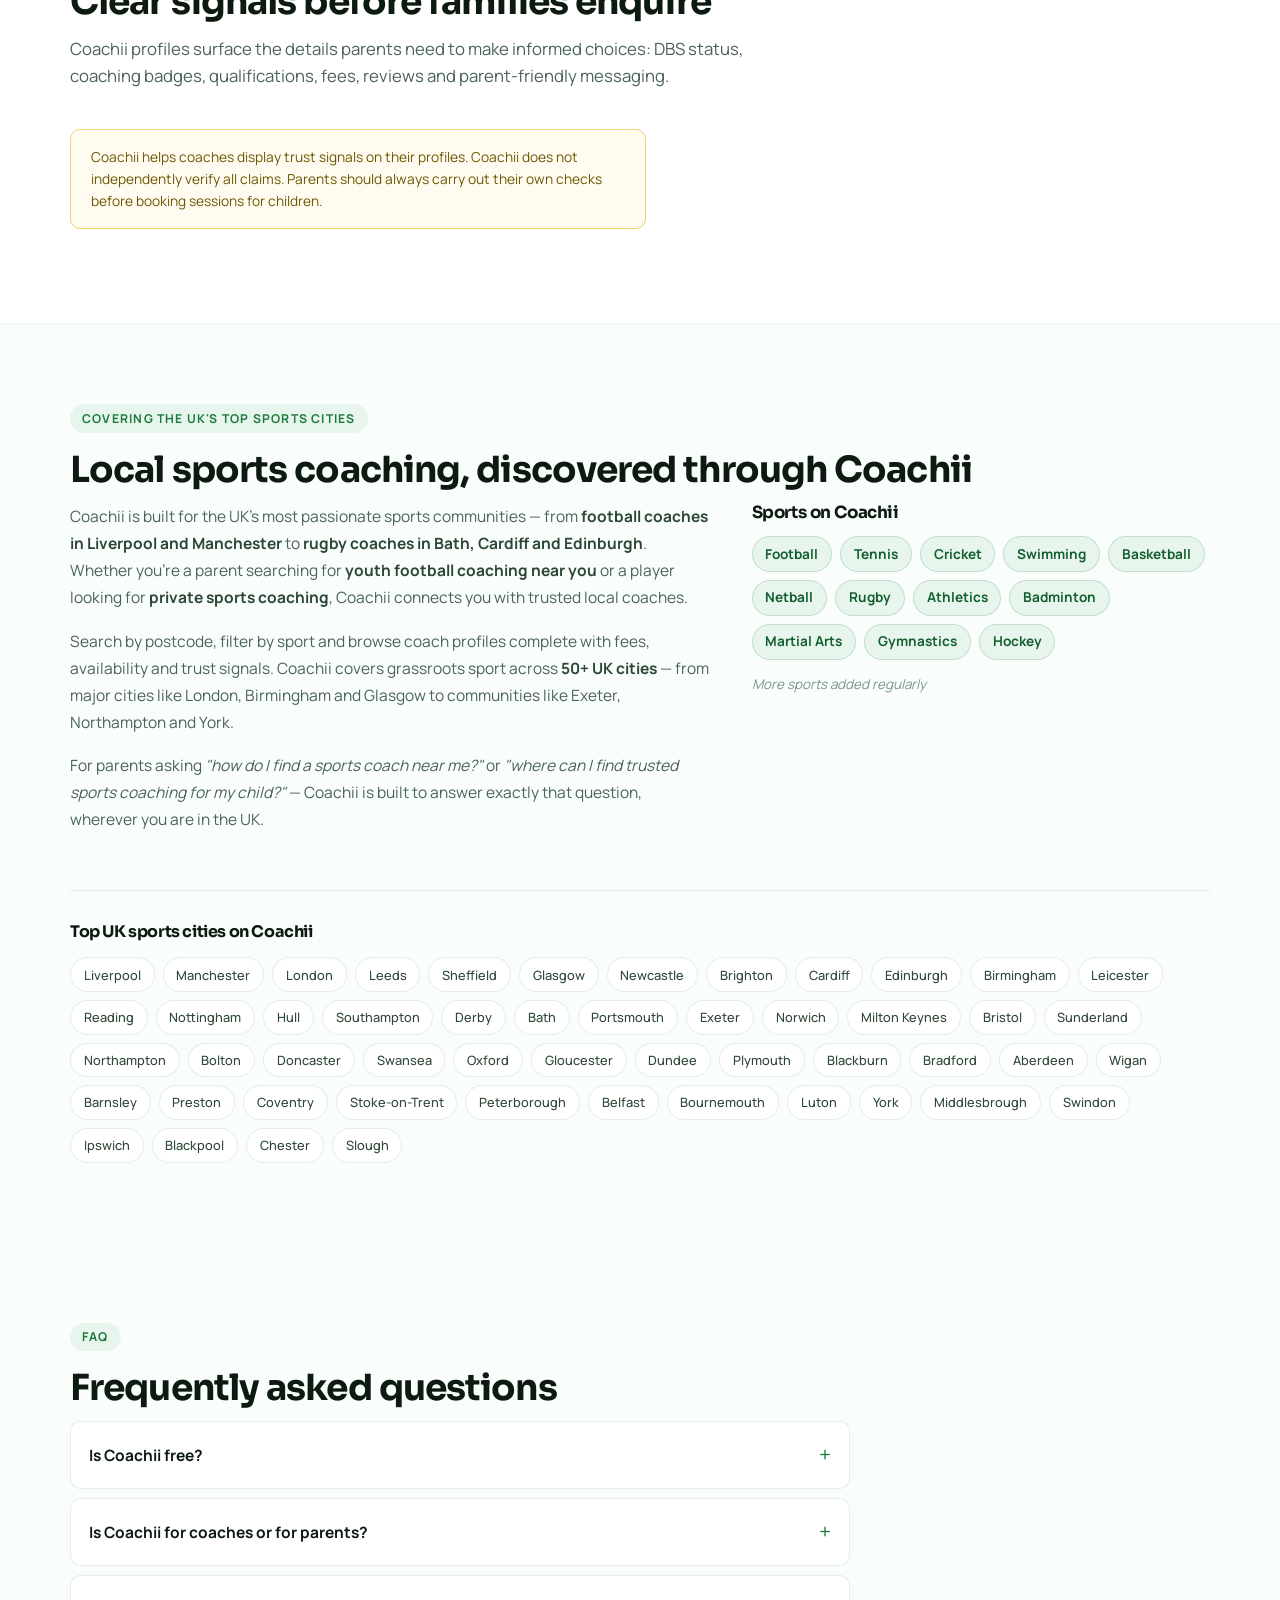
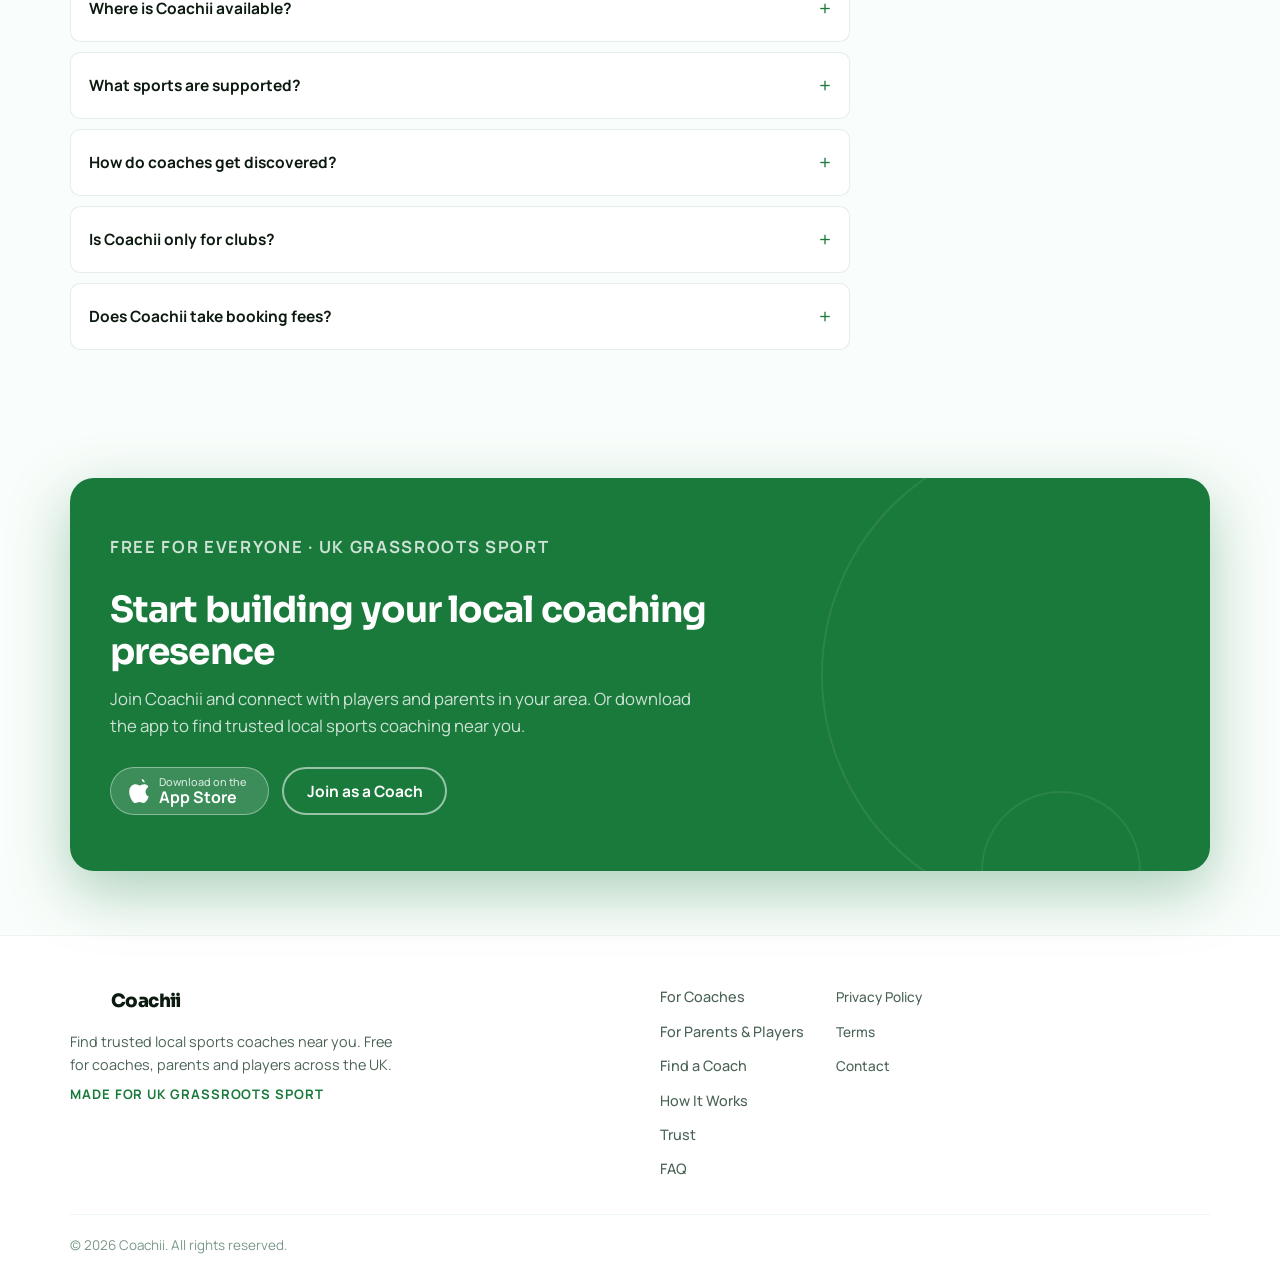
==== commit 2ec69b6f: "web updates" ====
--- a/index.html
+++ b/index.html
@@ -129,11 +129,11 @@
         </div>
         <div class="container hero-grid">
           <div class="hero-content">
-            <p class="eyebrow">Manchester launch · iOS app · Free to use</p>
+            <p class="eyebrow">Across the UK · iOS app · Free to use</p>
             <h1 id="hero-heading">Find trusted local sports coaches near you</h1>
             <p class="hero-subtitle">
-              Coachii helps parents and players discover verified local coaches, enquire about sessions and stay
-              connected — all in one free iOS app.
+              Coachii helps parents and players discover verified local coaches, compare profiles, enquire about
+              sessions and stay connected — all in one free iOS app built for UK grassroots sport.
             </p>
             <div class="cta-row">
               <a
@@ -175,7 +175,7 @@
                     stroke-linejoin="round"
                   />
                 </svg>
-                Manchester launch
+                Across the UK
               </li>
               <li>
                 <svg width="13" height="13" viewBox="0 0 13 13" fill="none" aria-hidden="true">
@@ -225,7 +225,7 @@
               <div class="screenshot-frame screenshot-frame-back">
                 <img
                   src="images/app-search-map.png"
-                  alt="Coachii map view showing Manchester coaches"
+                  alt="Coachii map view showing local coaches near you"
                   width="390"
                   height="844"
                   loading="eager"
@@ -235,7 +235,7 @@
               <div class="screenshot-frame screenshot-frame-front">
                 <img
                   src="images/app-search-list.png"
-                  alt="Coachii search results showing local coaches in Manchester"
+                  alt="Coachii search results showing local coaches near you"
                   width="390"
                   height="844"
                   loading="eager"
@@ -391,8 +391,8 @@
           <div class="section-eyebrow section-eyebrow-alt">For Parents &amp; Players</div>
           <h2 id="parents-heading">A simpler way to find the right coach</h2>
           <p class="section-intro">
-            Stop relying on word of mouth and fragmented websites. Coachii brings local sports coaching discovery
-            into one trusted, easy-to-use place.
+            Stop relying on word of mouth and scattered listings. Coachii brings local sports coaching discovery
+            into one trusted place.
           </p>
           <div class="parents-grid">
             <div class="parents-steps">
@@ -401,8 +401,7 @@
                 <div class="step-body">
                   <h3>Search by sport and postcode</h3>
                   <p>
-                    Find football coaches in Manchester, tennis coaches nearby, or any sport in your postcode. Quick
-                    and straightforward.
+                    Find football coaches in Liverpool, tennis coaches in London, or any sport in your postcode — across the UK. Quick and straightforward.
                   </p>
                 </div>
               </div>
@@ -527,133 +526,12 @@
       </section>
 
       <!-- ═══════════════════════════════════
-           DIFFERENTIATION SECTION
-      ════════════════════════════════════ -->
-      <section class="section diff-section" aria-labelledby="diff-heading">
-        <div class="container">
-          <div class="section-eyebrow">What makes us different</div>
-          <h2 id="diff-heading">Not just another team app</h2>
-          <p class="section-intro">
-            Many sports apps are built for teams that already exist. Coachii is built for the moment before that —
-            helping players and parents discover trusted local coaches in their area for the first time.
-          </p>
-          <div class="diff-grid">
-            <div class="diff-col diff-col-other">
-              <div class="diff-col-header">
-                <div class="diff-badge diff-badge-other">General team-management apps</div>
-              </div>
-              <ul class="diff-list">
-                <li>Manage existing clubs and teams</li>
-                <li>Track fixtures and events</li>
-                <li>Handle club payments and admin</li>
-                <li>Internal team communication</li>
-                <li>Built for clubs that already exist</li>
-                <li>No coach discovery for new players</li>
-              </ul>
-            </div>
-            <div class="diff-vs" aria-hidden="true">vs</div>
-            <div class="diff-col diff-col-coachii">
-              <div class="diff-col-header">
-                <div class="diff-badge diff-badge-coachii">Coachii</div>
-              </div>
-              <ul class="diff-list diff-list-active">
-                <li>
-                  <svg
-                    width="16"
-                    height="16"
-                    viewBox="0 0 16 16"
-                    fill="none"
-                    aria-hidden="true"
-                  >
-                    <circle cx="8" cy="8" r="8" fill="#1a7a3c" />
-                    <path
-                      d="M4.5 8l2.5 2.5 5-5"
-                      stroke="white"
-                      stroke-width="1.5"
-                      stroke-linecap="round"
-                      stroke-linejoin="round"
-                    />
-                  </svg>
-                  Local coach discovery for players and parents
-                </li>
-                <li>
-                  <svg width="16" height="16" viewBox="0 0 16 16" fill="none" aria-hidden="true">
-                    <circle cx="8" cy="8" r="8" fill="#1a7a3c" />
-                    <path
-                      d="M4.5 8l2.5 2.5 5-5"
-                      stroke="white"
-                      stroke-width="1.5"
-                      stroke-linecap="round"
-                      stroke-linejoin="round"
-                    />
-                  </svg>
-                  Trusted profiles with DBS and qualification signals
-                </li>
-                <li>
-                  <svg width="16" height="16" viewBox="0 0 16 16" fill="none" aria-hidden="true">
-                    <circle cx="8" cy="8" r="8" fill="#1a7a3c" />
-                    <path
-                      d="M4.5 8l2.5 2.5 5-5"
-                      stroke="white"
-                      stroke-width="1.5"
-                      stroke-linecap="round"
-                      stroke-linejoin="round"
-                    />
-                  </svg>
-                  Postcode search for sessions near you
-                </li>
-                <li>
-                  <svg width="16" height="16" viewBox="0 0 16 16" fill="none" aria-hidden="true">
-                    <circle cx="8" cy="8" r="8" fill="#1a7a3c" />
-                    <path
-                      d="M4.5 8l2.5 2.5 5-5"
-                      stroke="white"
-                      stroke-width="1.5"
-                      stroke-linecap="round"
-                      stroke-linejoin="round"
-                    />
-                  </svg>
-                  Direct coach enquiries before signing up to anything
-                </li>
-                <li>
-                  <svg width="16" height="16" viewBox="0 0 16 16" fill="none" aria-hidden="true">
-                    <circle cx="8" cy="8" r="8" fill="#1a7a3c" />
-                    <path
-                      d="M4.5 8l2.5 2.5 5-5"
-                      stroke="white"
-                      stroke-width="1.5"
-                      stroke-linecap="round"
-                      stroke-linejoin="round"
-                    />
-                  </svg>
-                  Built for grassroots sport and local visibility
-                </li>
-                <li>
-                  <svg width="16" height="16" viewBox="0 0 16 16" fill="none" aria-hidden="true">
-                    <circle cx="8" cy="8" r="8" fill="#1a7a3c" />
-                    <path
-                      d="M4.5 8l2.5 2.5 5-5"
-                      stroke="white"
-                      stroke-width="1.5"
-                      stroke-linecap="round"
-                      stroke-linejoin="round"
-                    />
-                  </svg>
-                  Free for coaches, parents and players
-                </li>
-              </ul>
-            </div>
-          </div>
-        </div>
-      </section>
-
-      <!-- ═══════════════════════════════════
            HOW IT WORKS
       ════════════════════════════════════ -->
       <section id="how-it-works" class="section hiw-section" aria-labelledby="hiw-heading">
         <div class="container">
           <div class="section-eyebrow">How it works</div>
-          <h2 id="hiw-heading">Simple for coaches, simple for families</h2>
+          <h2 id="hiw-heading">From profile to enquiry</h2>
           <div class="hiw-steps">
             <div class="hiw-step">
               <div class="hiw-number" aria-hidden="true">01</div>
@@ -698,8 +576,8 @@
               </div>
               <h3>Players and parents search locally</h3>
               <p>
-                Parents and players search by sport and postcode to find coaches near them. They can compare
-                profiles, view session details and check trust signals before making contact.
+                Families search by sport and postcode, compare profiles, view session details and check trust
+                signals before making contact.
               </p>
             </div>
             <div class="hiw-connector" aria-hidden="true"></div>
@@ -721,8 +599,8 @@
               </div>
               <h3>Everyone connects through sessions</h3>
               <p>
-                Parents enquire through Coachii, coaches respond and manage sessions, and players join. All
-                communication, scheduling and squad management — in one app.
+                Parents enquire through Coachii, coaches respond and manage sessions, and players join. Messaging,
+                scheduling and squad management stay together in one app.
               </p>
             </div>
           </div>
@@ -735,123 +613,11 @@
       <section id="trust" class="section trust-section" aria-labelledby="trust-heading">
         <div class="container">
           <div class="section-eyebrow">Trust &amp; Safeguarding</div>
-          <h2 id="trust-heading">Designed with safety in mind</h2>
+          <h2 id="trust-heading">Clear signals before families enquire</h2>
           <p class="section-intro">
-            Coachii is built to help parents make informed, confident decisions. Coach profiles are designed to
-            surface the signals that matter most to families.
+            Coachii profiles surface the details parents need to make informed choices: DBS status, coaching badges,
+            qualifications, fees, reviews and parent-friendly messaging.
           </p>
-          <div class="card-grid grid-2-3">
-            <article class="card trust-card">
-              <div class="trust-icon" aria-hidden="true">
-                <svg
-                  width="28"
-                  height="28"
-                  viewBox="0 0 28 28"
-                  fill="none"
-                  stroke="#1a7a3c"
-                  stroke-width="1.8"
-                  stroke-linecap="round"
-                  stroke-linejoin="round"
-                >
-                  <path d="M14 3L4 7v8c0 5.5 4.5 10 10 12 5.5-2 10-6.5 10-12V7L14 3z" />
-                  <path d="M9 14l3 3 7-7" />
-                </svg>
-              </div>
-              <h3>DBS status visibility</h3>
-              <p>
-                Coaches can display their DBS status on their profile, so parents can see this information before
-                enquiring. Coachii shows this as a clear visible signal to support informed decision-making.
-              </p>
-            </article>
-            <article class="card trust-card">
-              <div class="trust-icon" aria-hidden="true">
-                <svg
-                  width="28"
-                  height="28"
-                  viewBox="0 0 28 28"
-                  fill="none"
-                  stroke="#1a7a3c"
-                  stroke-width="1.8"
-                  stroke-linecap="round"
-                  stroke-linejoin="round"
-                >
-                  <rect x="3" y="3" width="22" height="22" rx="3" />
-                  <line x1="9" y1="12" x2="19" y2="12" />
-                  <line x1="9" y1="16" x2="15" y2="16" />
-                  <circle cx="9" cy="8" r="1.2" fill="#1a7a3c" stroke="none" />
-                </svg>
-              </div>
-              <h3>Coaching badges &amp; qualifications</h3>
-              <p>
-                See each coach's sport-specific qualifications, coaching badges and relevant experience displayed
-                clearly on their profile — so you know what you're looking at before making an enquiry.
-              </p>
-            </article>
-            <article class="card trust-card">
-              <div class="trust-icon" aria-hidden="true">
-                <svg
-                  width="28"
-                  height="28"
-                  viewBox="0 0 28 28"
-                  fill="none"
-                  stroke="#1a7a3c"
-                  stroke-width="1.8"
-                  stroke-linecap="round"
-                  stroke-linejoin="round"
-                >
-                  <polygon points="14 3 17.5 10.5 26 11.5 20 17 21.5 25.5 14 21.5 6.5 25.5 8 17 2 11.5 10.5 10.5 14 3" />
-                </svg>
-              </div>
-              <h3>Reviews and profile transparency</h3>
-              <p>
-                Parent reviews help build a picture of what coaching sessions are really like. Transparent profiles
-                mean you can research a coach thoroughly before you reach out.
-              </p>
-            </article>
-            <article class="card trust-card">
-              <div class="trust-icon" aria-hidden="true">
-                <svg
-                  width="28"
-                  height="28"
-                  viewBox="0 0 28 28"
-                  fill="none"
-                  stroke="#1a7a3c"
-                  stroke-width="1.8"
-                  stroke-linecap="round"
-                  stroke-linejoin="round"
-                >
-                  <path d="M24 18a2 2 0 0 1-2 2H8L4 24V6a2 2 0 0 1 2-2h16a2 2 0 0 1 2 2z" />
-                </svg>
-              </div>
-              <h3>Parent-friendly communication</h3>
-              <p>
-                All messaging happens through the app. No personal phone numbers shared upfront. Enquire, ask
-                questions and decide in your own time — safely and on your terms.
-              </p>
-            </article>
-            <article class="card trust-card">
-              <div class="trust-icon" aria-hidden="true">
-                <svg
-                  width="28"
-                  height="28"
-                  viewBox="0 0 28 28"
-                  fill="none"
-                  stroke="#1a7a3c"
-                  stroke-width="1.8"
-                  stroke-linecap="round"
-                  stroke-linejoin="round"
-                >
-                  <circle cx="14" cy="14" r="11" />
-                  <path d="M9 14l3.5 3.5 7-7" />
-                </svg>
-              </div>
-              <h3>UK grassroots sport focus</h3>
-              <p>
-                Coachii is built specifically for the UK grassroots sports community — not a generic global
-                platform. The focus on local coaching, families and community sport shapes every part of the app.
-              </p>
-            </article>
-          </div>
           <p class="trust-note">
             Coachii helps coaches display trust signals on their profiles. Coachii does not independently verify
             all claims. Parents should always carry out their own checks before booking sessions for children.
@@ -958,156 +724,6 @@
       </section>
 
       <!-- ═══════════════════════════════════
-           APP FEATURES
-      ════════════════════════════════════ -->
-      <section id="features" class="section features-section" aria-labelledby="features-heading">
-        <div class="container">
-          <div class="section-eyebrow">App features</div>
-          <h2 id="features-heading">Everything in one place</h2>
-          <p class="section-intro">
-            Coachii is designed to be simple, focused and genuinely useful — for coaches managing their local
-            presence and families finding the right fit.
-          </p>
-          <div class="card-grid grid-3">
-            <article class="card feature-card">
-              <div class="feature-icon" aria-hidden="true">
-                <svg
-                  width="22"
-                  height="22"
-                  viewBox="0 0 22 22"
-                  fill="none"
-                  stroke="#1a7a3c"
-                  stroke-width="1.7"
-                  stroke-linecap="round"
-                  stroke-linejoin="round"
-                >
-                  <circle cx="11" cy="7" r="4" />
-                  <path d="M3 19c0-4 3.6-7 8-7s8 3 8 7" />
-                </svg>
-              </div>
-              <h3>Coach profiles</h3>
-              <p>
-                Rich, professional coach profiles with sport, qualifications, DBS signals, fees, location and
-                session types — all in one place.
-              </p>
-            </article>
-            <article class="card feature-card">
-              <div class="feature-icon" aria-hidden="true">
-                <svg
-                  width="22"
-                  height="22"
-                  viewBox="0 0 22 22"
-                  fill="none"
-                  stroke="#1a7a3c"
-                  stroke-width="1.7"
-                  stroke-linecap="round"
-                  stroke-linejoin="round"
-                >
-                  <circle cx="10" cy="10" r="7" />
-                  <line x1="21" y1="21" x2="15.65" y2="15.65" />
-                </svg>
-              </div>
-              <h3>Local search</h3>
-              <p>
-                Search by postcode and sport to find coaches and sessions in your local area. Results are sorted by
-                distance.
-              </p>
-            </article>
-            <article class="card feature-card">
-              <div class="feature-icon" aria-hidden="true">
-                <svg
-                  width="22"
-                  height="22"
-                  viewBox="0 0 22 22"
-                  fill="none"
-                  stroke="#1a7a3c"
-                  stroke-width="1.7"
-                  stroke-linecap="round"
-                  stroke-linejoin="round"
-                >
-                  <rect x="3" y="4" width="16" height="16" rx="2" />
-                  <line x1="16" y1="2" x2="16" y2="6" />
-                  <line x1="8" y1="2" x2="8" y2="6" />
-                  <line x1="3" y1="10" x2="19" y2="10" />
-                </svg>
-              </div>
-              <h3>Session scheduling</h3>
-              <p>
-                Coaches can create and manage sessions. Parents and players can browse and enquire about upcoming
-                availability with ease.
-              </p>
-            </article>
-            <article class="card feature-card">
-              <div class="feature-icon" aria-hidden="true">
-                <svg
-                  width="22"
-                  height="22"
-                  viewBox="0 0 22 22"
-                  fill="none"
-                  stroke="#1a7a3c"
-                  stroke-width="1.7"
-                  stroke-linecap="round"
-                  stroke-linejoin="round"
-                >
-                  <path d="M21 15a2 2 0 0 1-2 2H7l-4 4V5a2 2 0 0 1 2-2h14a2 2 0 0 1 2 2z" />
-                </svg>
-              </div>
-              <h3>Messaging</h3>
-              <p>
-                Direct, in-app messaging between coaches, players and parents. No shared phone numbers needed to
-                make first contact.
-              </p>
-            </article>
-            <article class="card feature-card">
-              <div class="feature-icon" aria-hidden="true">
-                <svg
-                  width="22"
-                  height="22"
-                  viewBox="0 0 22 22"
-                  fill="none"
-                  stroke="#1a7a3c"
-                  stroke-width="1.7"
-                  stroke-linecap="round"
-                  stroke-linejoin="round"
-                >
-                  <polygon points="11 2 13.85 7.5 20 8.35 15.5 12.75 16.7 19 11 16 5.3 19 6.5 12.75 2 8.35 8.15 7.5 11 2" />
-                </svg>
-              </div>
-              <h3>Reviews</h3>
-              <p>
-                Verified parent reviews help coaches build credibility and help families make informed choices about
-                who to trust with their child's coaching.
-              </p>
-            </article>
-            <article class="card feature-card">
-              <div class="feature-icon" aria-hidden="true">
-                <svg
-                  width="22"
-                  height="22"
-                  viewBox="0 0 22 22"
-                  fill="none"
-                  stroke="#1a7a3c"
-                  stroke-width="1.7"
-                  stroke-linecap="round"
-                  stroke-linejoin="round"
-                >
-                  <path d="M17 21v-2a4 4 0 0 0-4-4H5a4 4 0 0 0-4 4v2" />
-                  <circle cx="9" cy="7" r="4" />
-                  <path d="M23 21v-2a4 4 0 0 0-3-3.87" />
-                  <path d="M16 3.13a4 4 0 0 1 0 7.75" />
-                </svg>
-              </div>
-              <h3>Squad management</h3>
-              <p>
-                Coaches can organise players into squads, track attendance and keep everyone updated about sessions
-                and changes in one place.
-              </p>
-            </article>
-          </div>
-        </div>
-      </section>
-
-      <!-- ═══════════════════════════════════
            FAQ
       ════════════════════════════════════ -->
       <section id="faq" class="section faq-section" aria-labelledby="faq-heading">
@@ -1134,8 +750,7 @@
             <details>
               <summary>Where is Coachii available?</summary>
               <p>
-                Coachii is launching in Manchester first, with plans to expand across the UK. If you're a coach or
-                parent in Manchester, now is a great time to get set up ahead of the wider rollout.
+                Coachii is available across the UK's major sports cities — from Liverpool and Manchester to London, Birmingham, Glasgow, Cardiff and beyond. Search by postcode to find coaches near you.
               </p>
             </details>
             <details>
@@ -1157,15 +772,16 @@
             <details>
               <summary>Is Coachii only for clubs?</summary>
               <p>
-                No. Coachii is for individual coaches as well as coaches working within clubs. Whether you offer
-                private coaching, group sessions or a mix of both, Coachii works for you.
+                No. Coachii is for individual coaches as well as coaches working within clubs. It is built for coach
+                discovery, so parents and players can find private coaching, group sessions or club-based coaching
+                near them.
               </p>
             </details>
             <details>
               <summary>Does Coachii take booking fees?</summary>
               <p>
                 No. Coachii does not take any booking or transaction fees. When a parent or player enquires through
-                Coachii and books a session, 100% of the session fee goes to the coach. Coachii is a discovery and
+                Coachii and arranges a session, 100% of the session fee goes to the coach. Coachii is a discovery and
                 communication platform, not a booking agency.
               </p>
             </details>
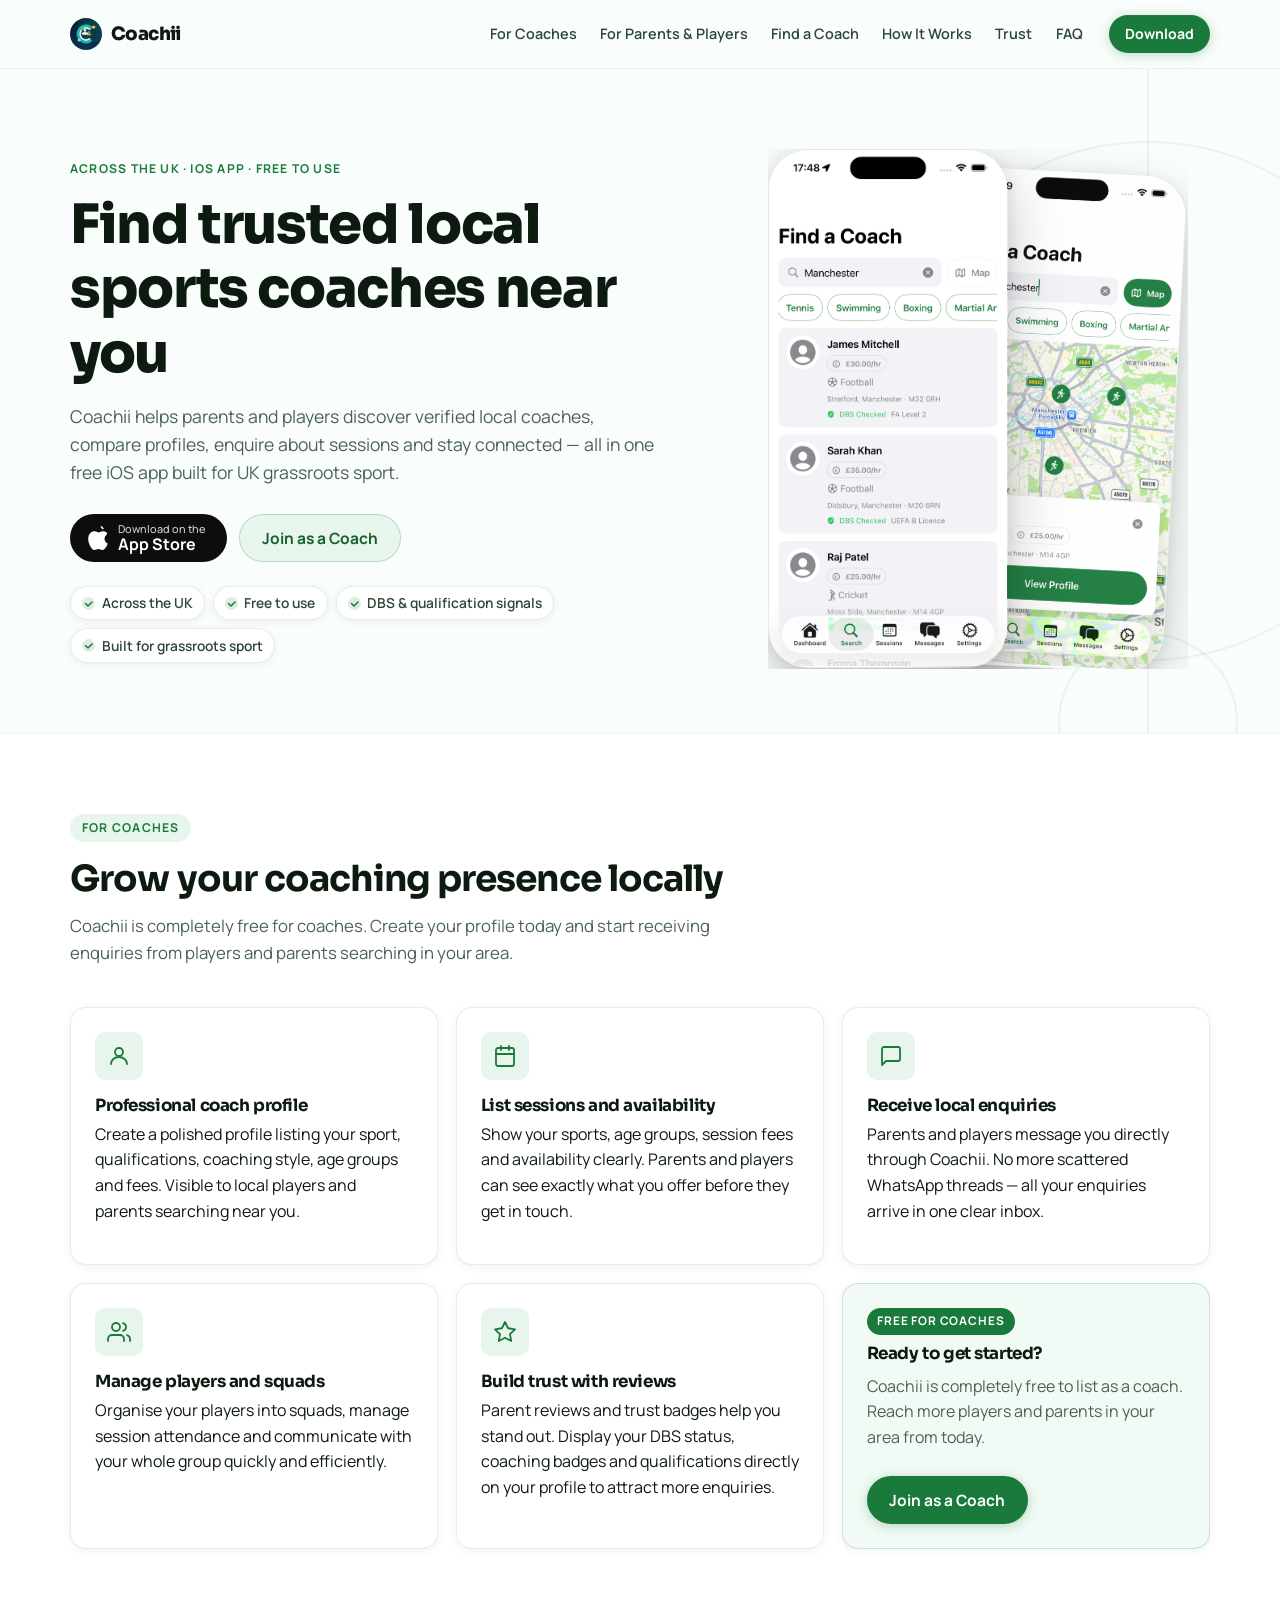
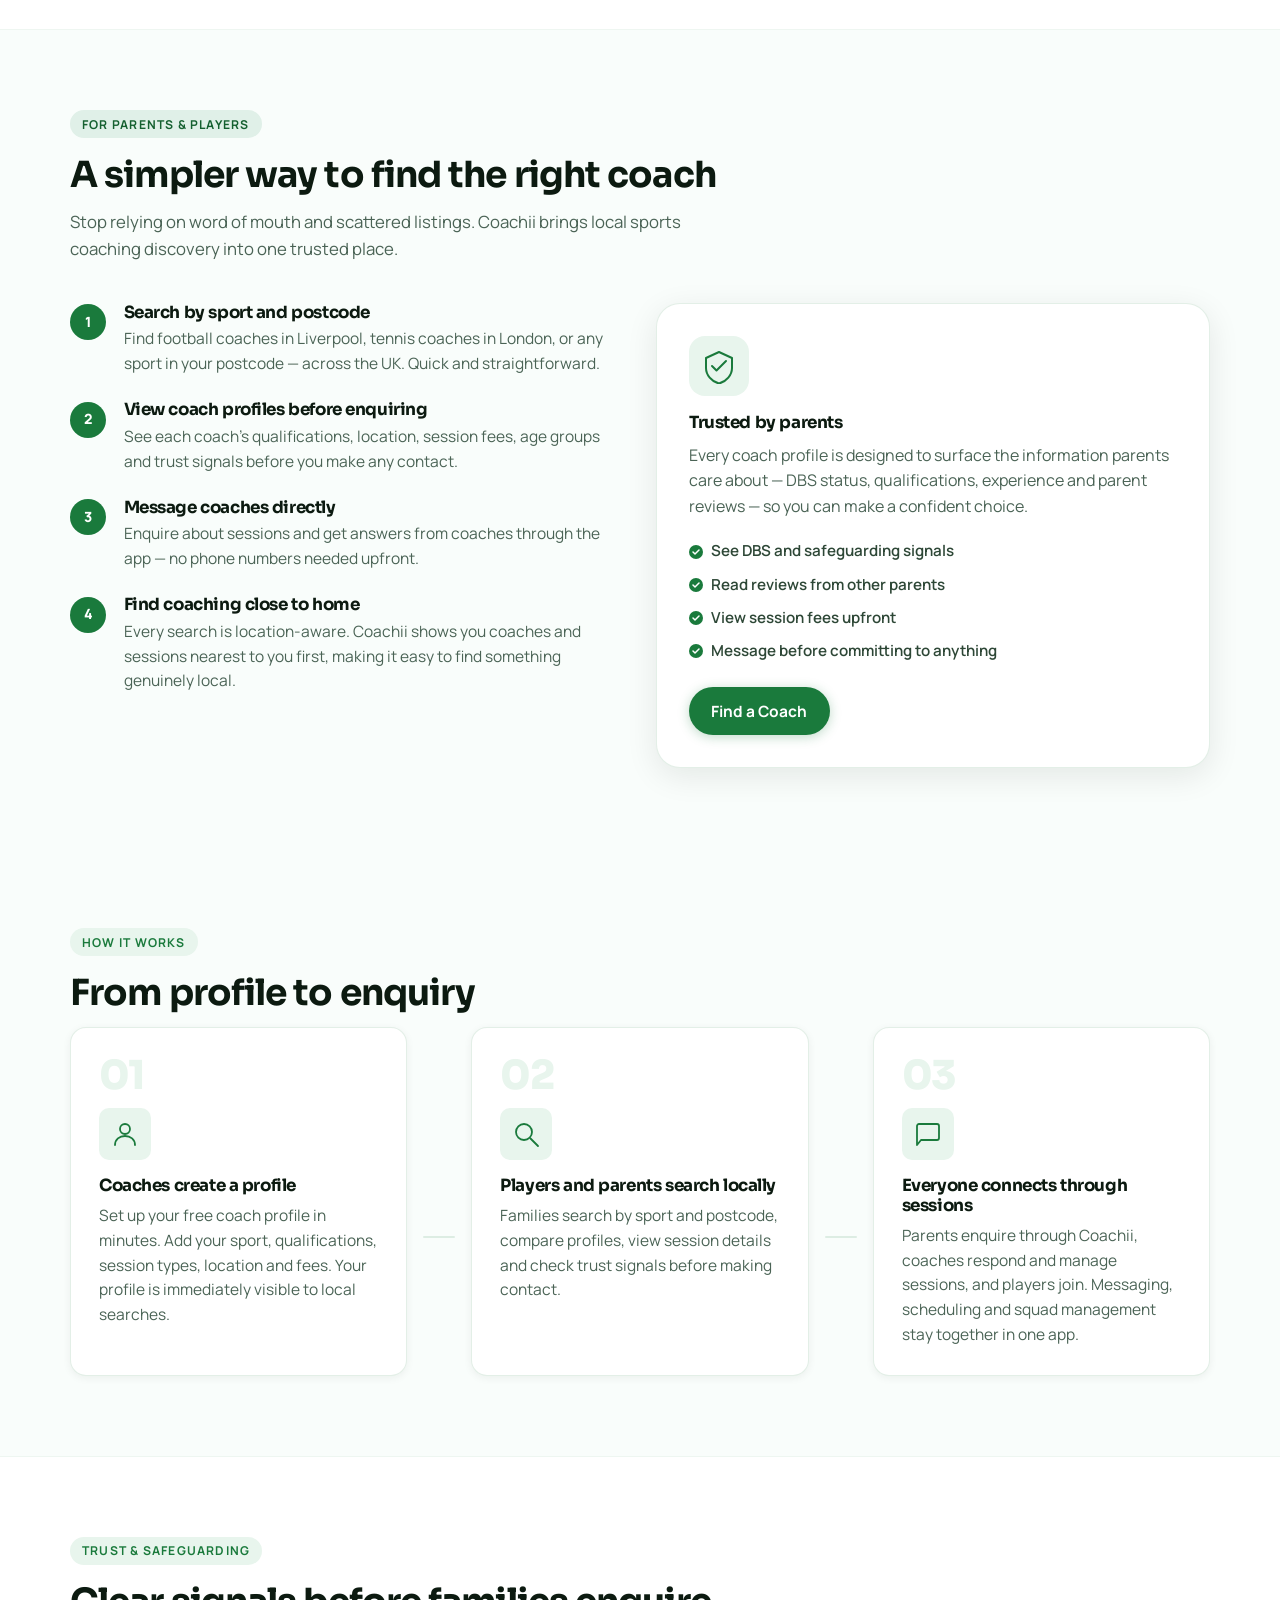
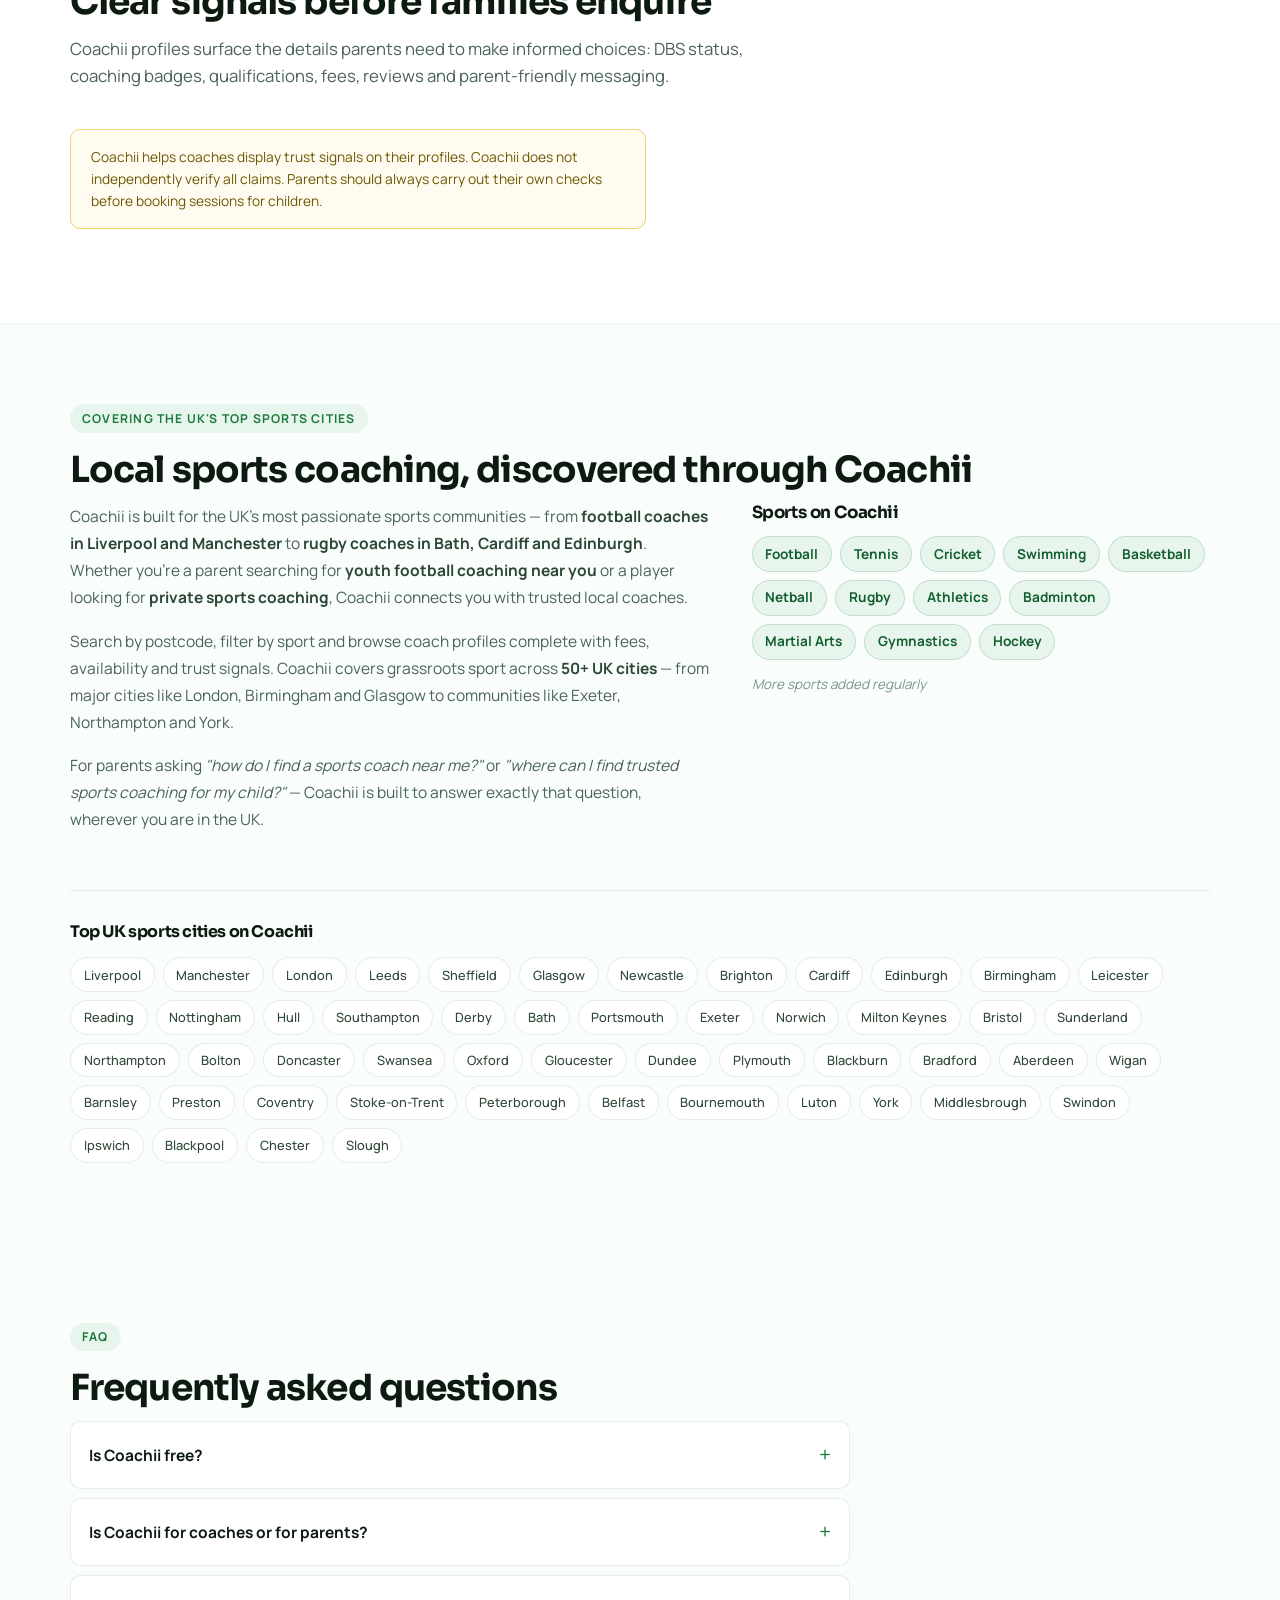
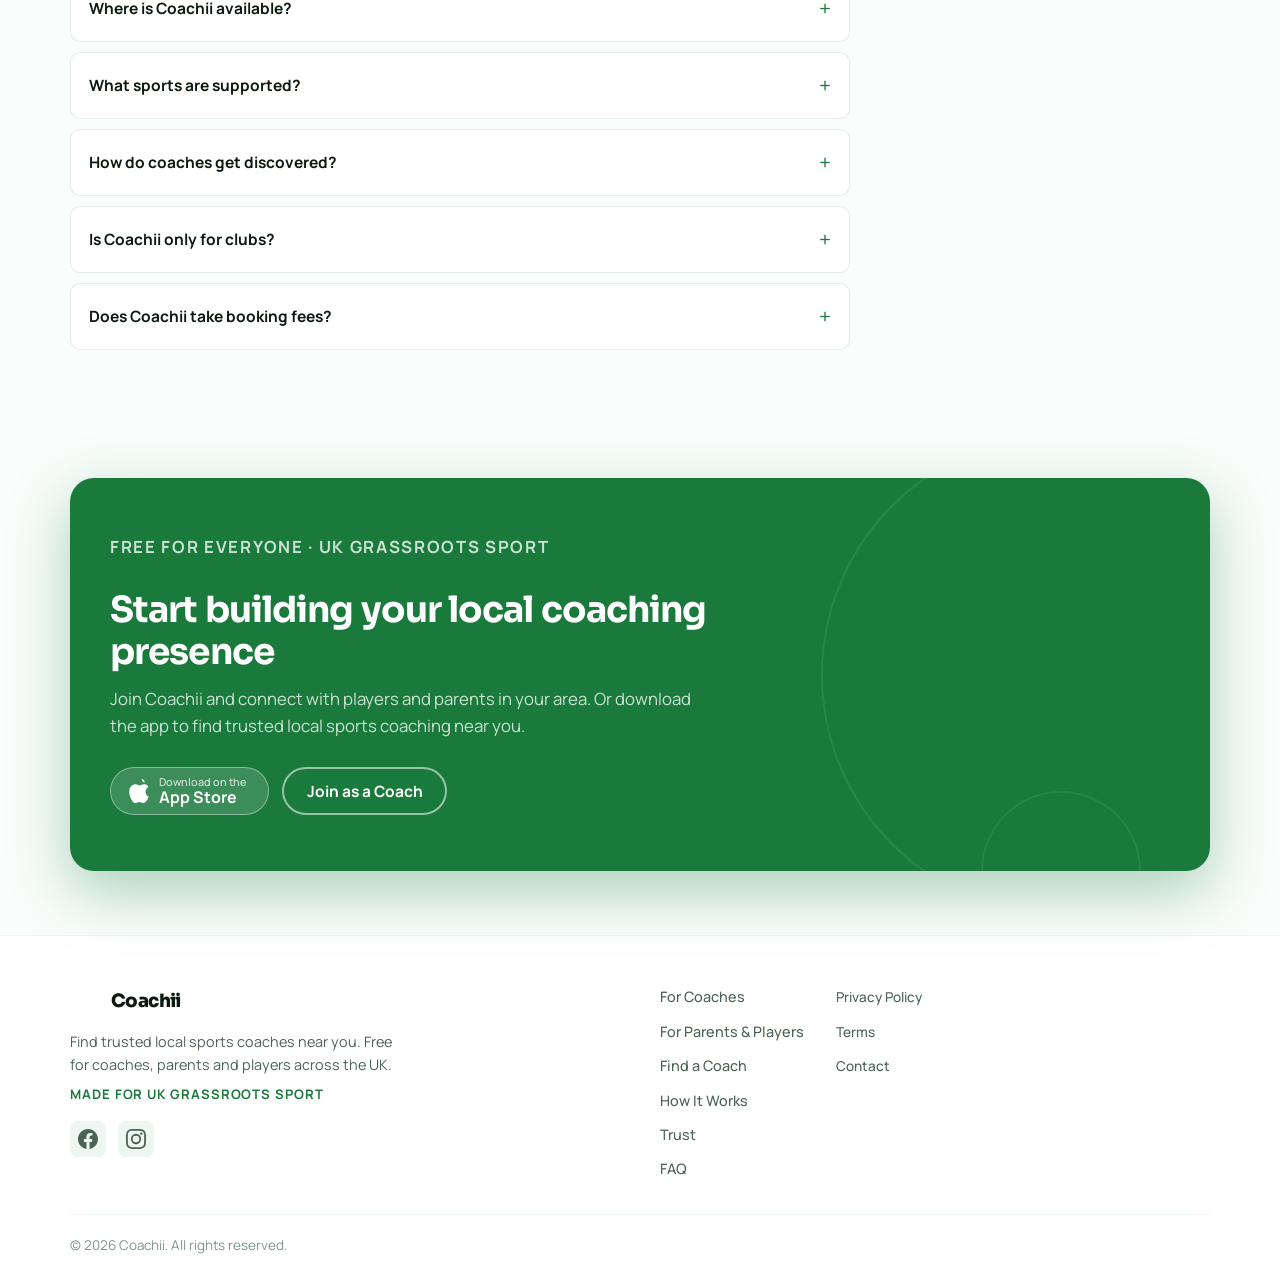
==== commit 36080f10: "Add Facebook and Instagram social links to footer Co-Authored-By: Claude Sonnet 4.6 <noreply@anthrop" ====
--- a/index.html
+++ b/index.html
@@ -864,6 +864,18 @@
             Find trusted local sports coaches near you. Free for coaches, parents and players across the UK.
           </p>
           <p class="footer-made">Made for UK grassroots sport</p>
+          <div class="footer-social">
+            <a href="https://facebook.com/coachiiapp" target="_blank" rel="noopener noreferrer" aria-label="Coachii on Facebook">
+              <svg width="20" height="20" viewBox="0 0 24 24" fill="currentColor" aria-hidden="true">
+                <path d="M24 12.073C24 5.405 18.627 0 12 0S0 5.405 0 12.073C0 18.1 4.388 23.094 10.125 24v-8.437H7.078v-3.49h3.047V9.41c0-3.025 1.792-4.697 4.533-4.697 1.312 0 2.686.236 2.686.236v2.97h-1.513c-1.491 0-1.956.93-1.956 1.874v2.25h3.328l-.532 3.49h-2.796V24C19.612 23.094 24 18.1 24 12.073z"/>
+              </svg>
+            </a>
+            <a href="https://instagram.com/coachii.app" target="_blank" rel="noopener noreferrer" aria-label="Coachii on Instagram">
+              <svg width="20" height="20" viewBox="0 0 24 24" fill="currentColor" aria-hidden="true">
+                <path d="M12 2.163c3.204 0 3.584.012 4.85.07 3.252.148 4.771 1.691 4.919 4.919.058 1.265.069 1.645.069 4.849 0 3.205-.012 3.584-.069 4.849-.149 3.225-1.664 4.771-4.919 4.919-1.266.058-1.644.07-4.85.07-3.204 0-3.584-.012-4.849-.07-3.26-.149-4.771-1.699-4.919-4.92-.058-1.265-.07-1.644-.07-4.849 0-3.204.013-3.583.07-4.849.149-3.227 1.664-4.771 4.919-4.919 1.266-.057 1.645-.069 4.849-.069zM12 0C8.741 0 8.333.014 7.053.072 2.695.272.273 2.69.073 7.052.014 8.333 0 8.741 0 12c0 3.259.014 3.668.072 4.948.2 4.358 2.618 6.78 6.98 6.98C8.333 23.986 8.741 24 12 24c3.259 0 3.668-.014 4.948-.072 4.354-.2 6.782-2.618 6.979-6.98.059-1.28.073-1.689.073-4.948 0-3.259-.014-3.667-.072-4.947-.196-4.354-2.617-6.78-6.979-6.98C15.668.014 15.259 0 12 0zm0 5.838a6.162 6.162 0 100 12.324 6.162 6.162 0 000-12.324zM12 16a4 4 0 110-8 4 4 0 010 8zm6.406-11.845a1.44 1.44 0 100 2.881 1.44 1.44 0 000-2.881z"/>
+              </svg>
+            </a>
+          </div>
         </div>
         <div class="footer-links">
           <nav aria-label="Site navigation">
--- a/styles.css
+++ b/styles.css
@@ -1252,7 +1252,30 @@
   color: var(--green);
   text-transform: uppercase;
   letter-spacing: 0.07em;
-  margin: 0;
+  margin: 0 0 1rem;
+}
+
+.footer-social {
+  display: flex;
+  gap: 0.75rem;
+  margin-top: 0.25rem;
+}
+
+.footer-social a {
+  display: flex;
+  align-items: center;
+  justify-content: center;
+  width: 36px;
+  height: 36px;
+  border-radius: 8px;
+  background: var(--border-soft);
+  color: var(--muted);
+  transition: background 0.15s, color 0.15s;
+}
+
+.footer-social a:hover {
+  background: var(--green);
+  color: #fff;
 }
 
 .footer-links {
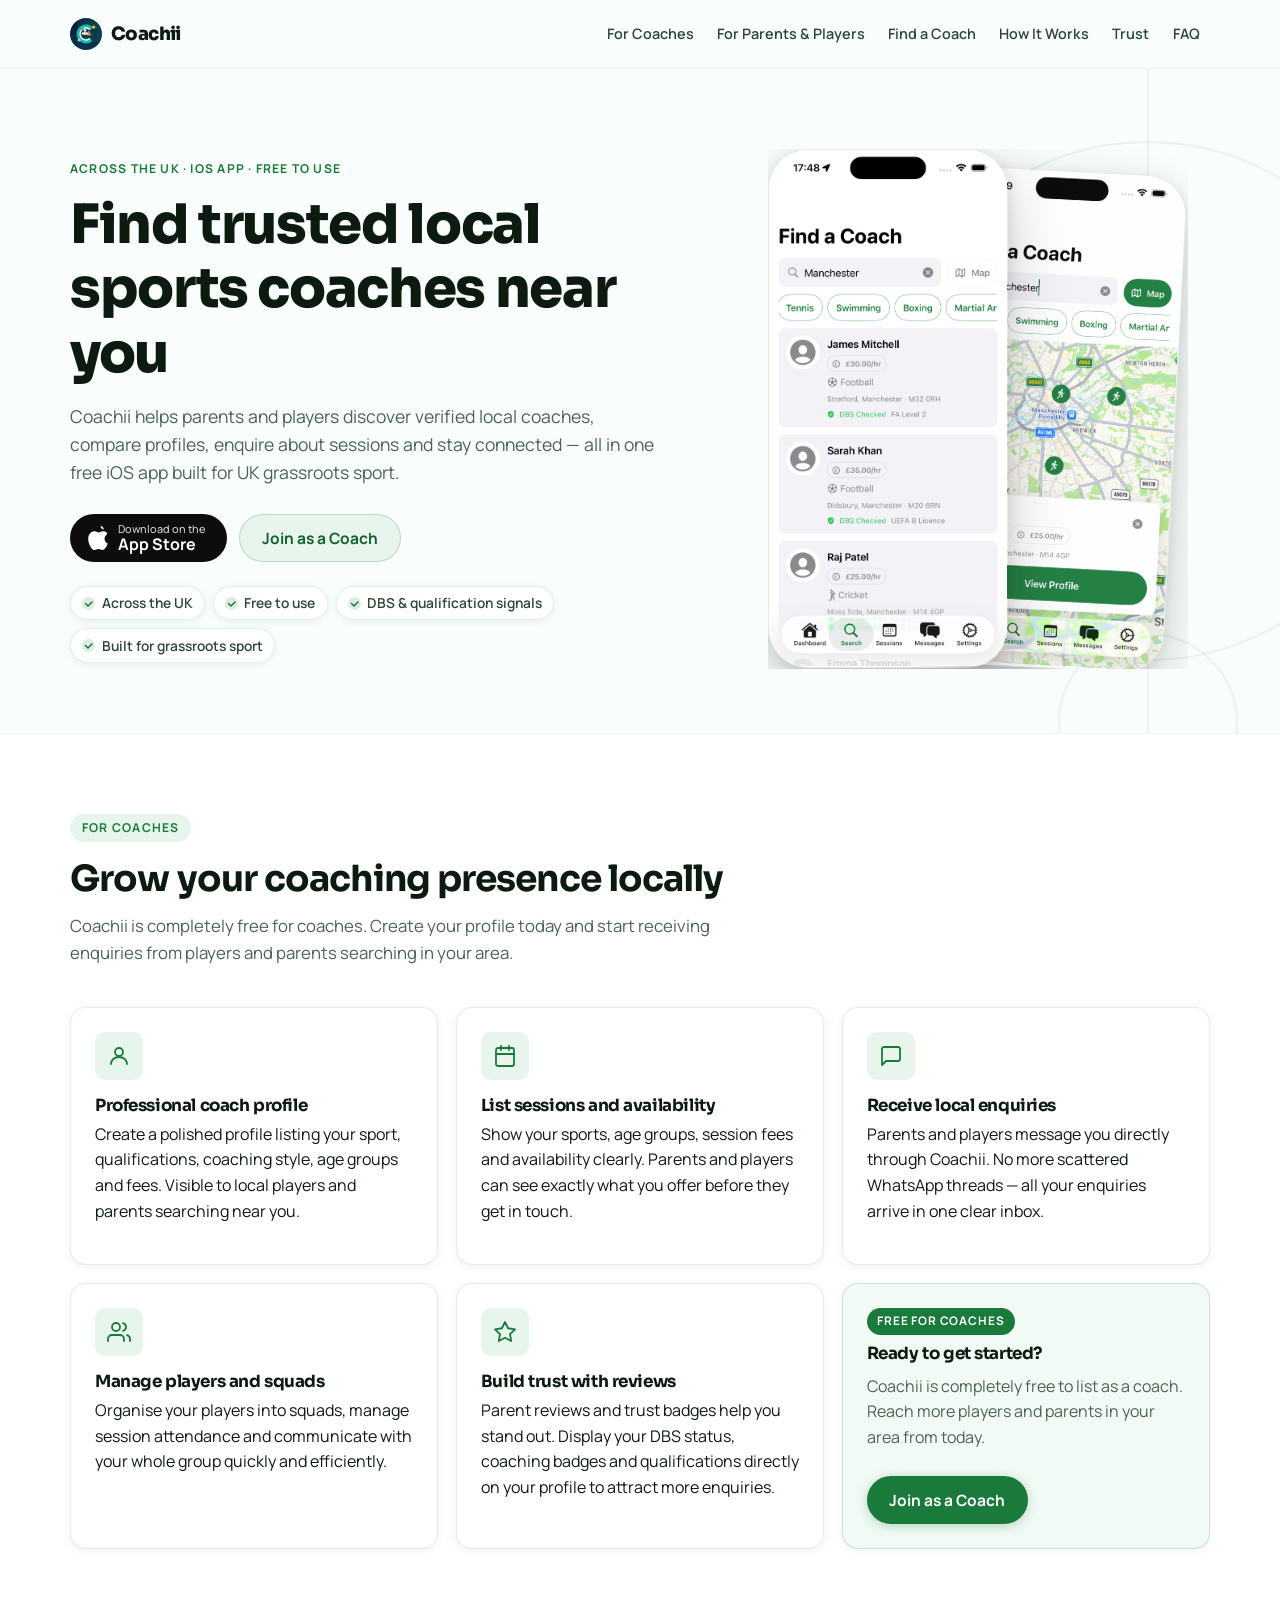
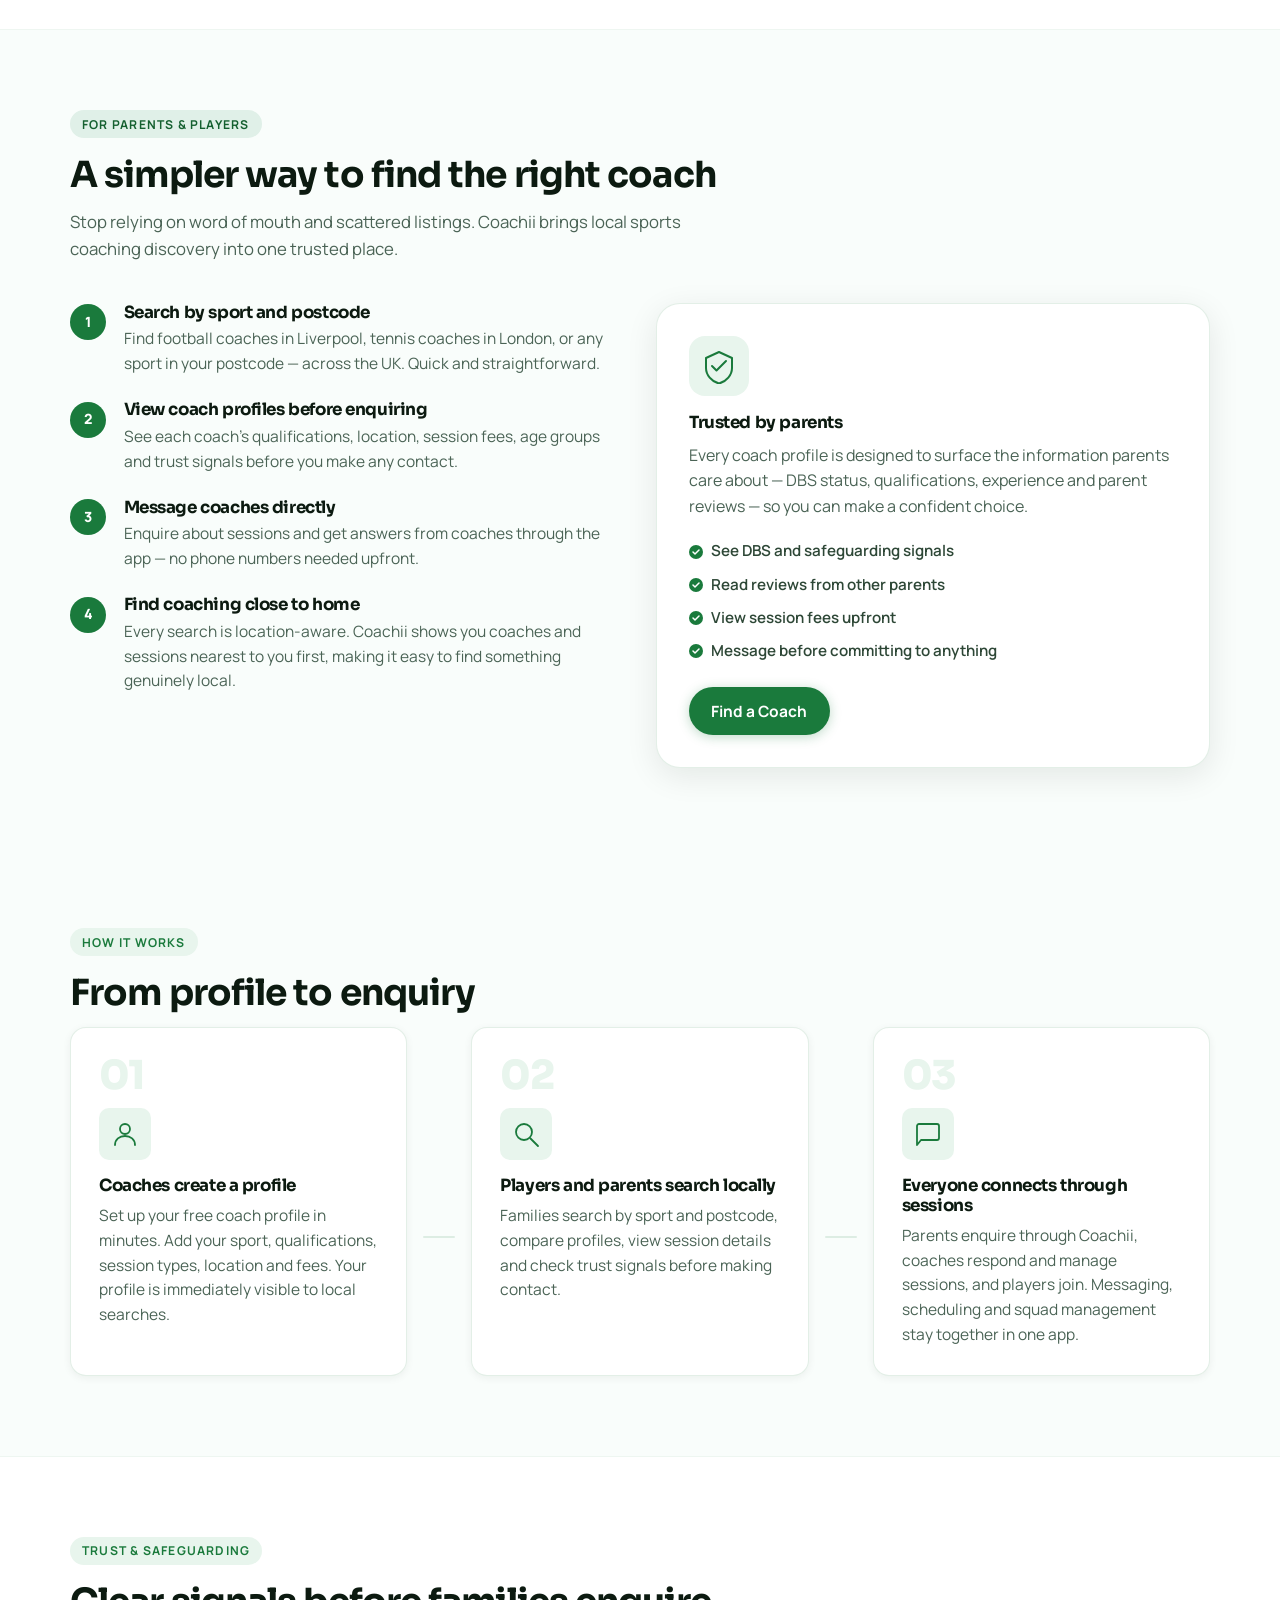
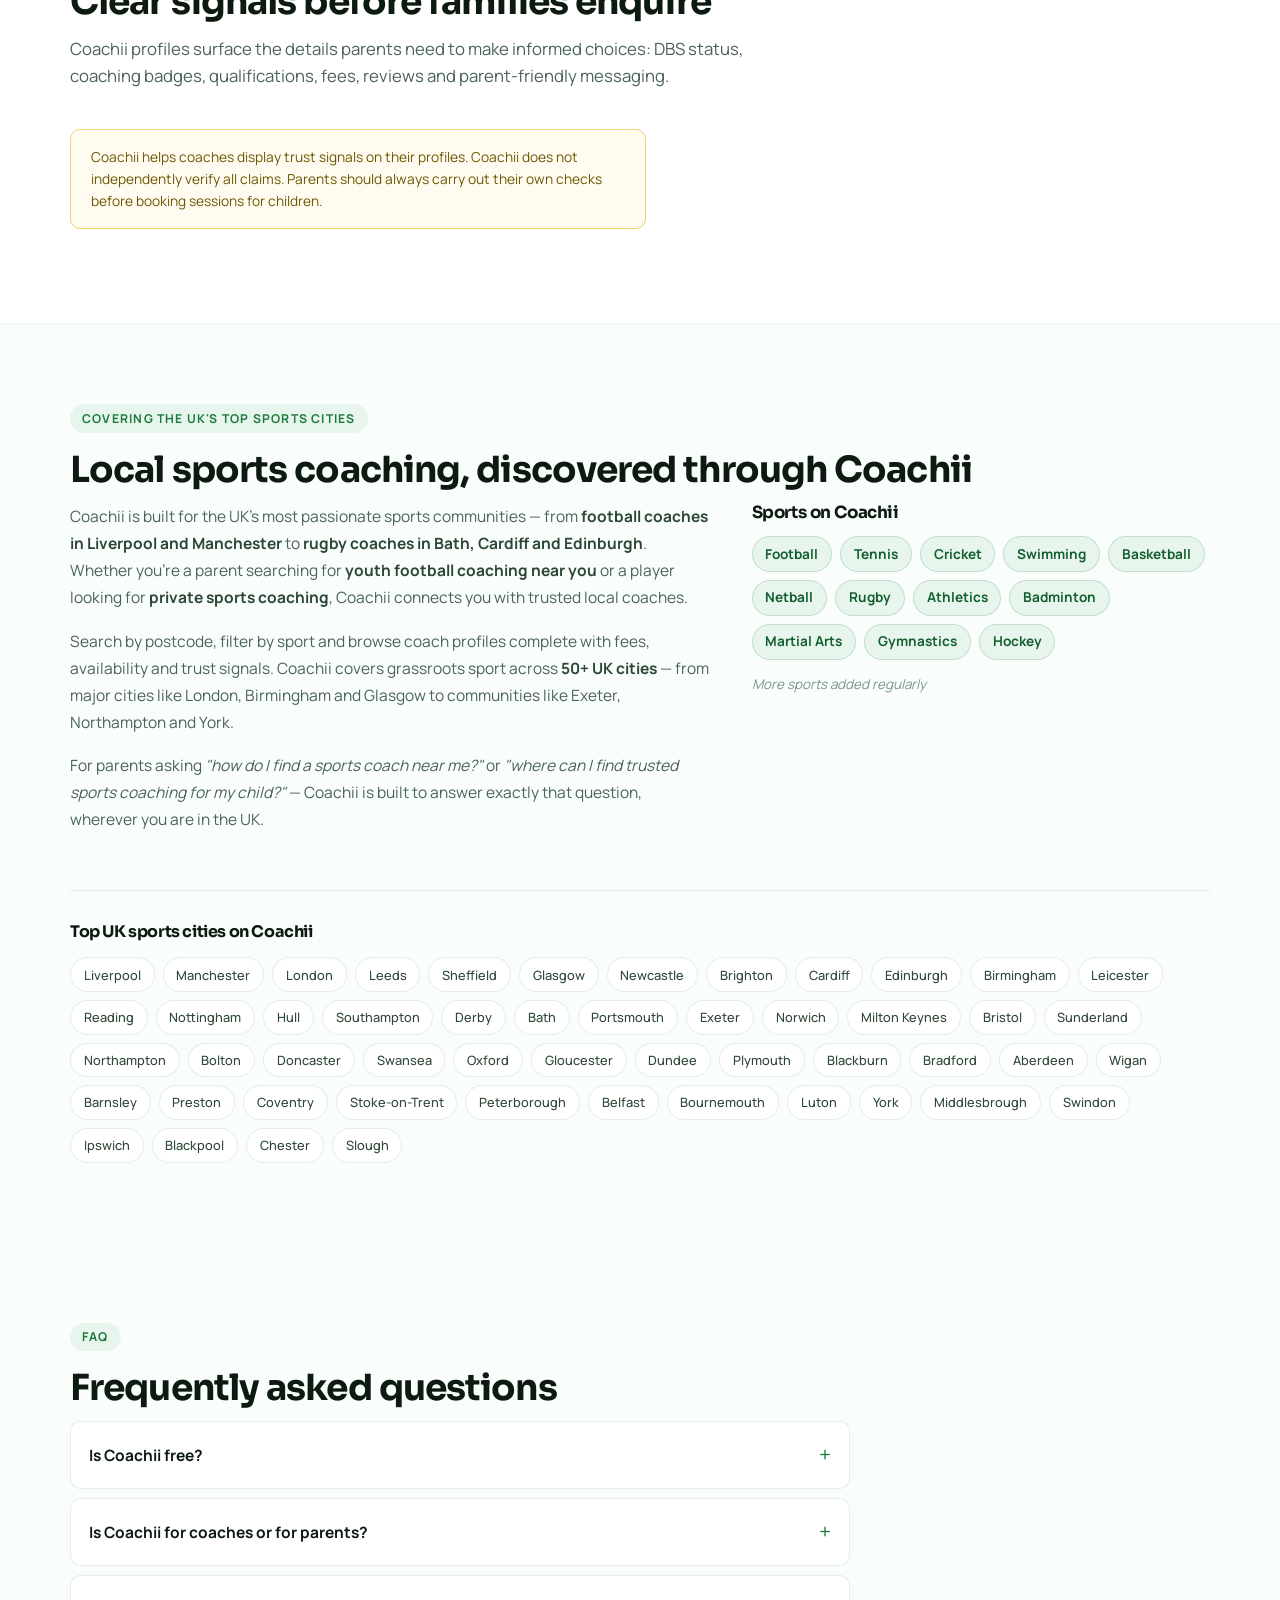
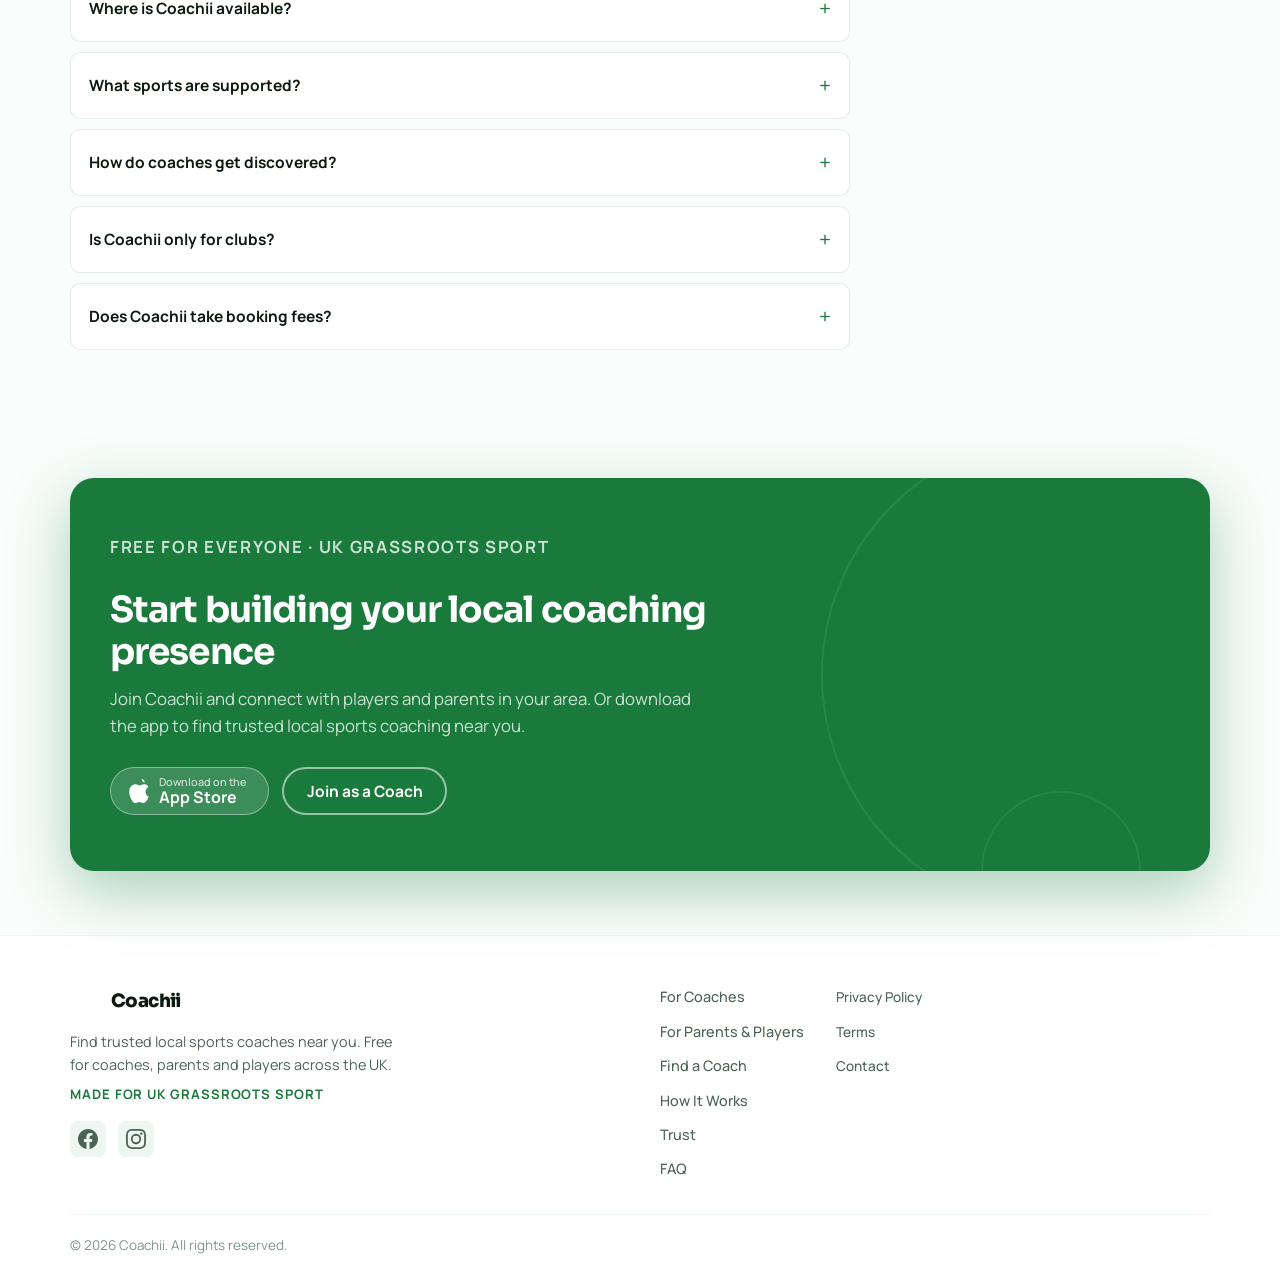
==== commit 72ff3b94: "Remove Download button from nav bar Co-Authored-By: Claude Sonnet 4.6 <noreply@anthropic.com>" ====
--- a/index.html
+++ b/index.html
@@ -110,9 +110,6 @@
             <li><a href="#trust">Trust</a></li>
             <li><a href="#faq">FAQ</a></li>
           </ul>
-          <a href="#app-store" class="btn btn-primary btn-sm nav-cta" aria-label="Download Coachii on the App Store"
-            >Download</a
-          >
         </nav>
       </div>
     </header>
@@ -139,7 +136,7 @@
               <a
                 id="cta-appstore-hero"
                 class="btn btn-appstore"
-                href="#app-store"
+                href="https://apps.apple.com/gb/app/coachii-find-sports-coaches/id6767040430"
                 aria-label="Download Coachii on the App Store"
               >
                 <svg width="20" height="24" viewBox="0 0 814 1000" fill="currentColor" aria-hidden="true">
@@ -810,7 +807,7 @@
                 <a
                   id="cta-appstore-final"
                   class="btn btn-appstore btn-appstore-light"
-                  href="#app-store"
+                  href="https://apps.apple.com/gb/app/coachii-find-sports-coaches/id6767040430"
                   aria-label="Download Coachii on the App Store"
                 >
                   <svg
